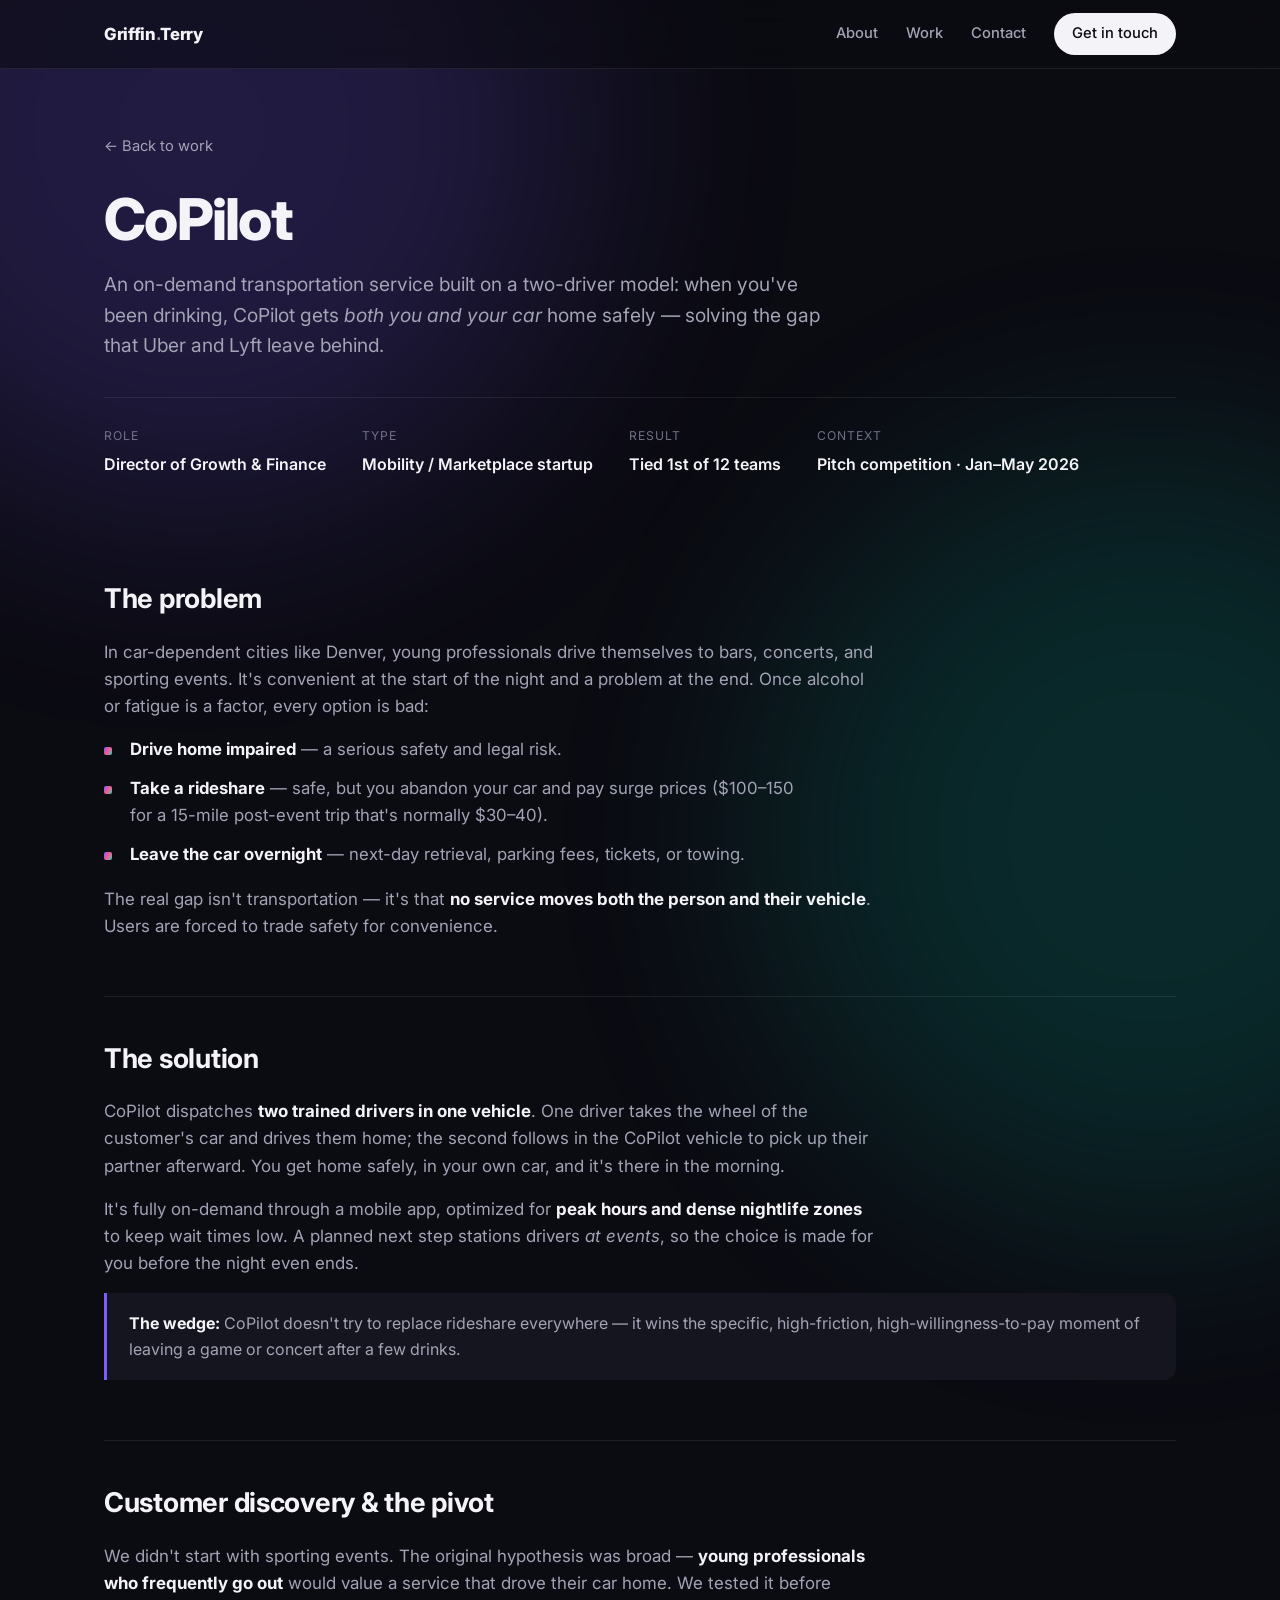
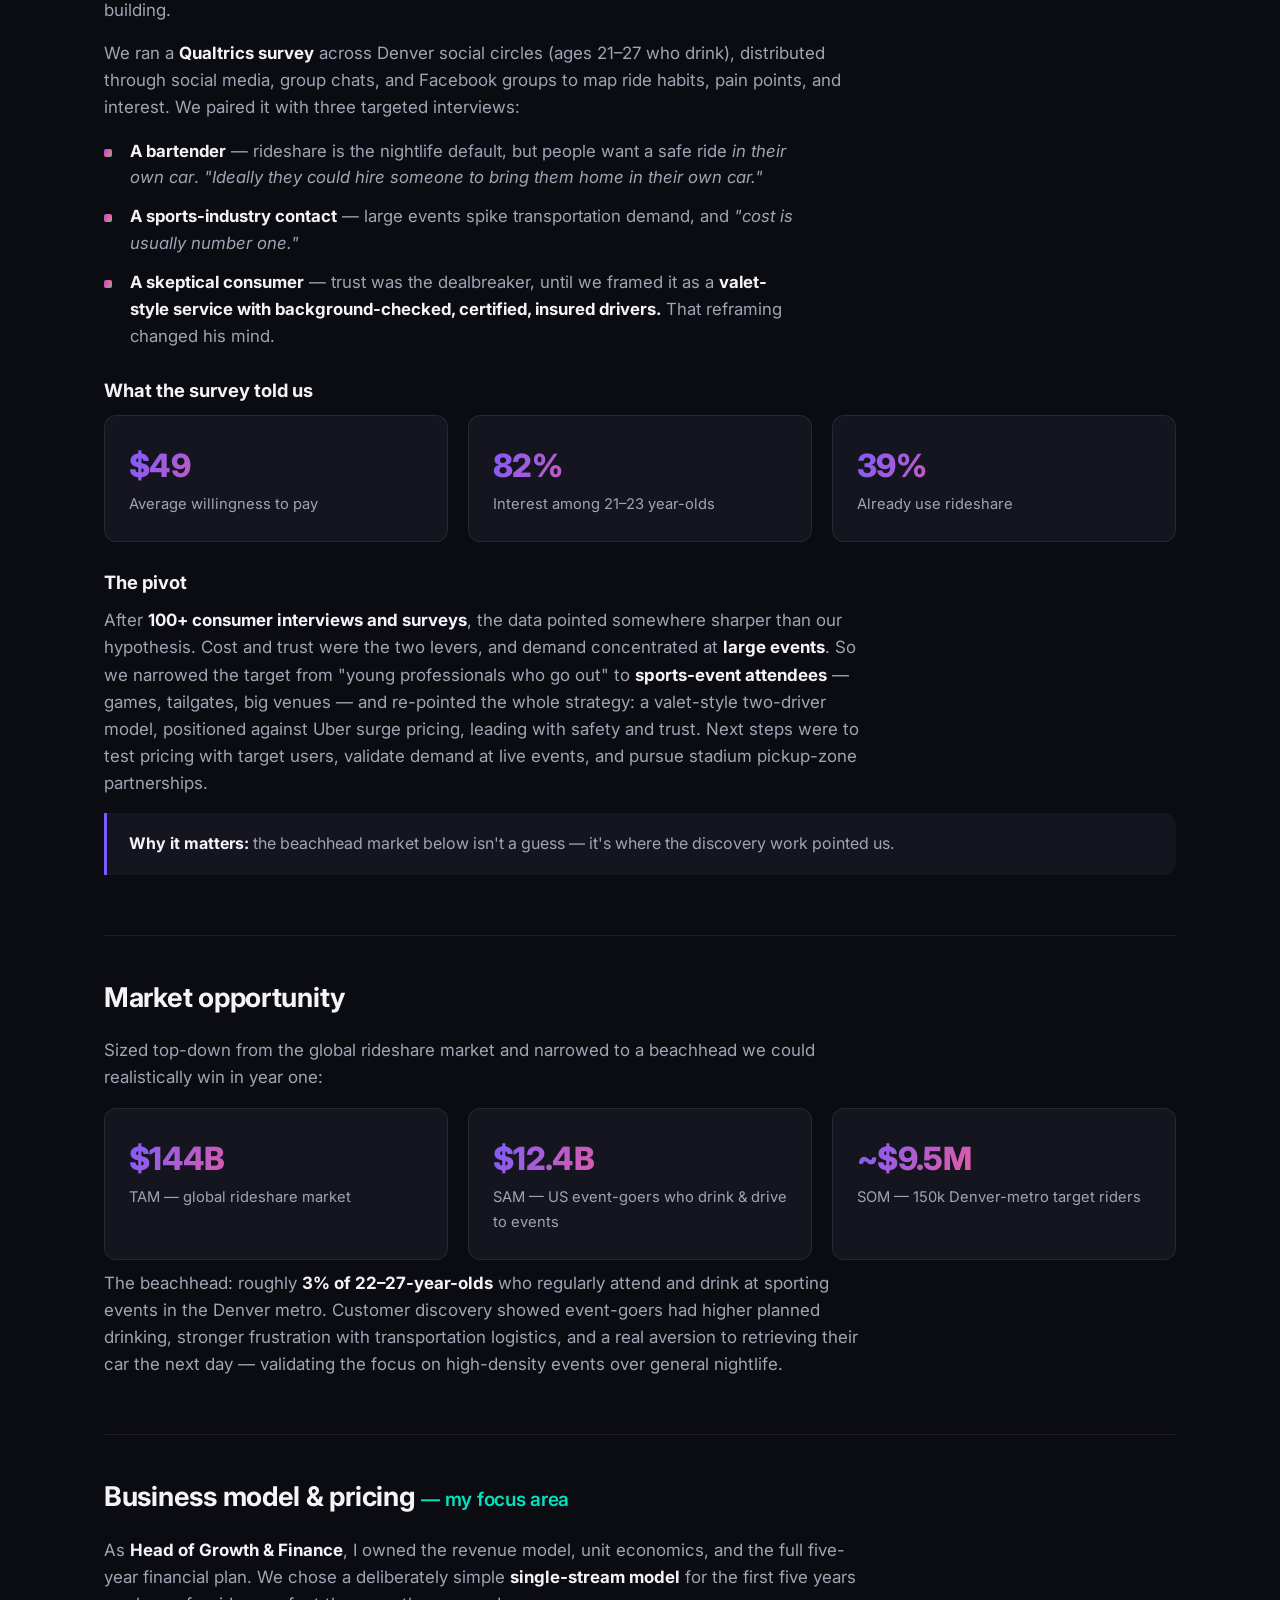
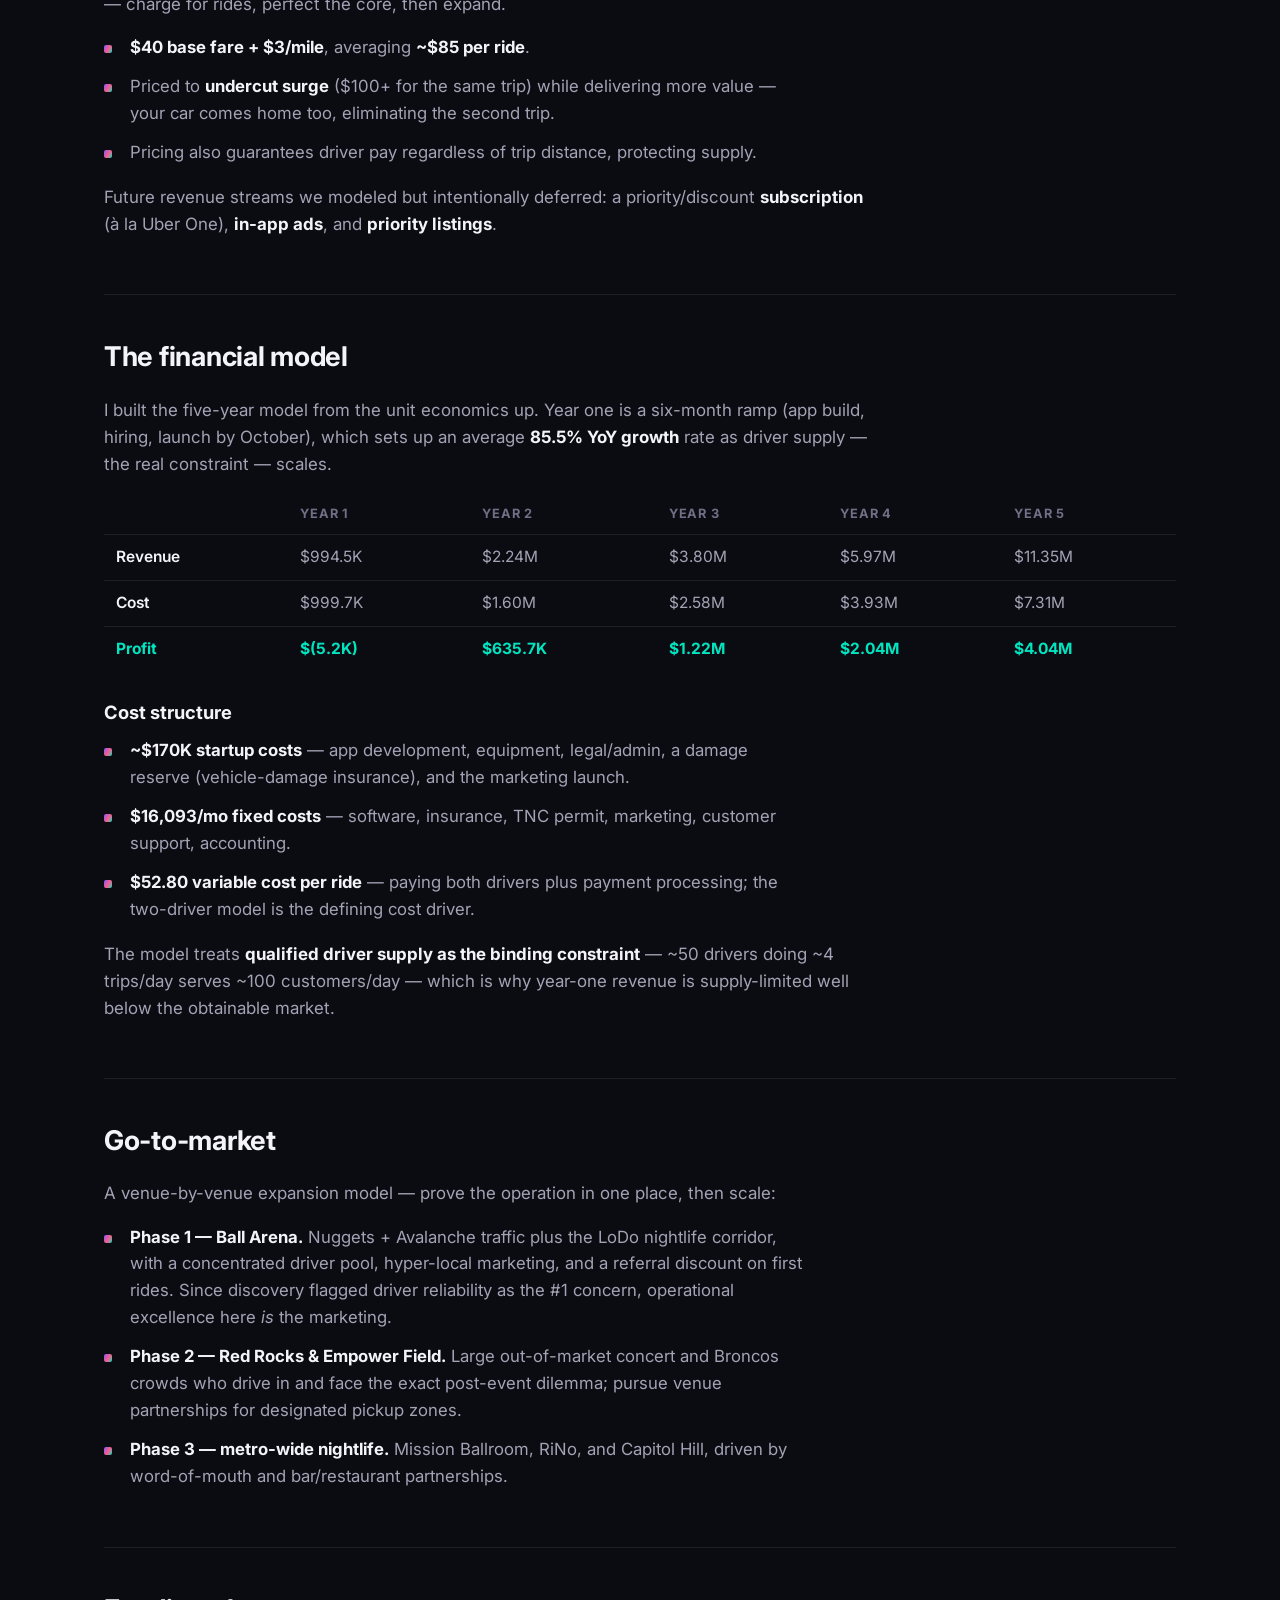
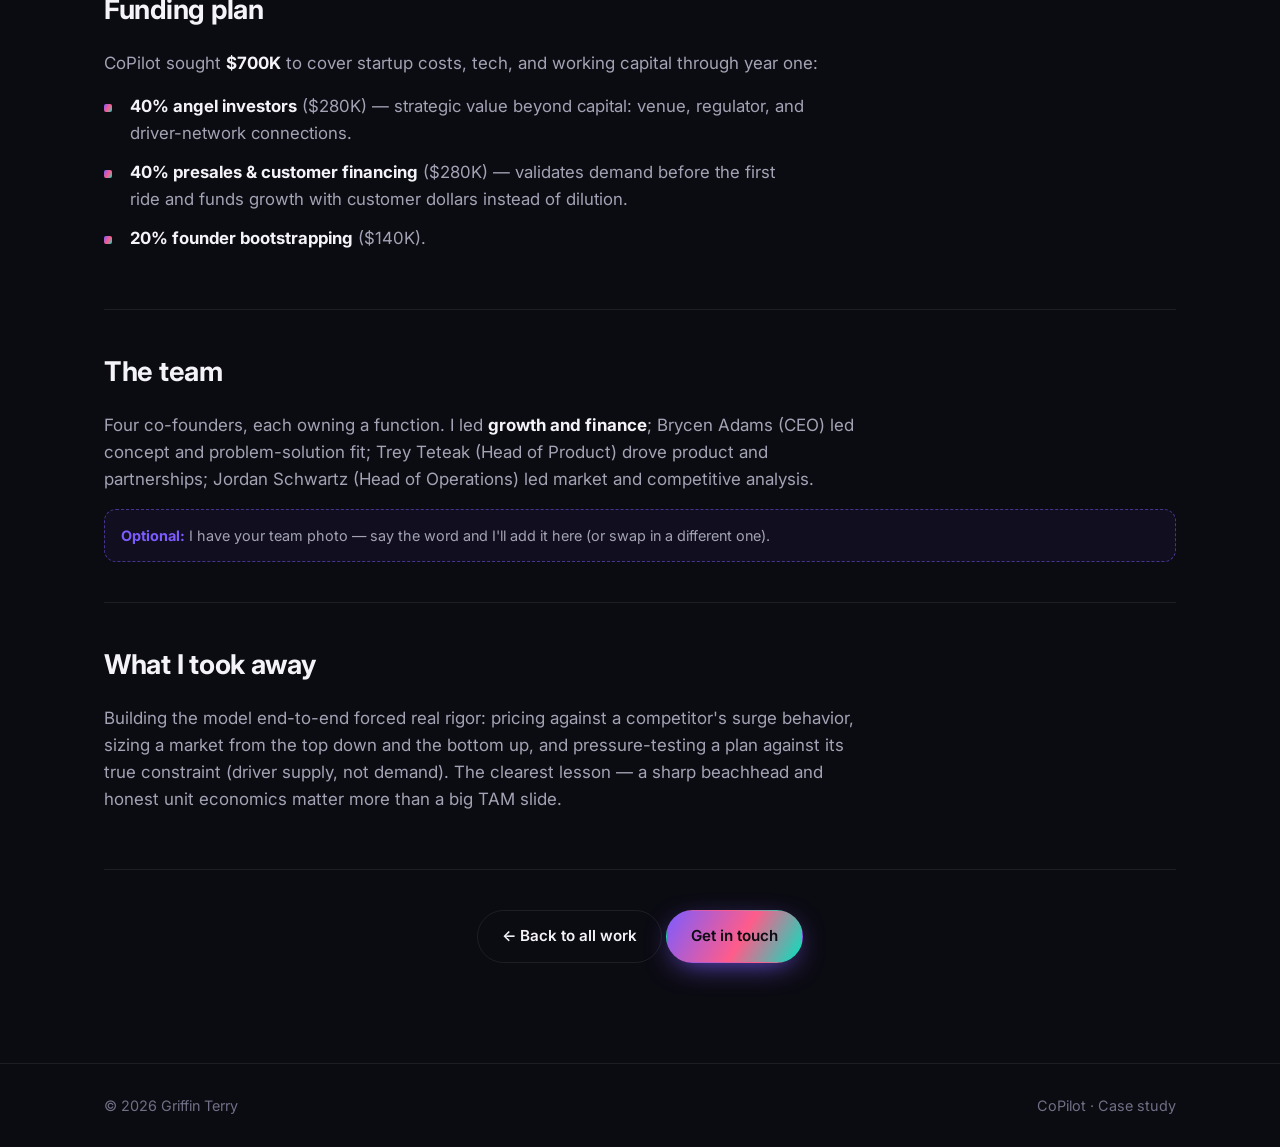
==== projects/copilot.html @ b5477f00 "Initial commit: portfolio website Co-Authored-By: Claude Opus 4.8 <noreply@anthropic.com>" ====
<!DOCTYPE html>
<html lang="en">
<head>
  <meta charset="UTF-8" />
  <meta name="viewport" content="width=device-width, initial-scale=1.0" />
  <title>CoPilot — Case Study · Griffin Terry</title>
  <meta name="description" content="CoPilot: an on-demand two-driver rideshare that gets you and your car home safely. Case study by Griffin Terry, Head of Growth & Finance." />
  <link rel="preconnect" href="https://fonts.googleapis.com" />
  <link rel="preconnect" href="https://fonts.gstatic.com" crossorigin />
  <link href="https://fonts.googleapis.com/css2?family=Inter:wght@400;500;600;700;800&display=swap" rel="stylesheet" />
  <link rel="stylesheet" href="../styles.css" />
</head>
<body>
  <!-- Nav -->
  <header class="nav">
    <div class="container nav__inner">
      <a href="../index.html" class="brand">Griffin<span>.</span>Terry</a>
      <nav class="nav__links">
        <a href="../index.html#about">About</a>
        <a href="../index.html#work">Work</a>
        <a href="../index.html#contact">Contact</a>
        <a href="../index.html#contact" class="nav__cta">Get in touch</a>
      </nav>
      <button class="nav__toggle" aria-label="Menu">☰</button>
    </div>
  </header>

  <main>
    <!-- Case hero -->
    <section class="case-hero">
      <div class="container">
        <a href="../index.html#work" class="backlink">← Back to work</a>
        <h1 class="reveal">CoPilot</h1>
        <p class="lead reveal">An on-demand transportation service built on a two-driver model: when you've been drinking, CoPilot gets <em>both you and your car</em> home safely — solving the gap that Uber and Lyft leave behind.</p>
        <div class="case-meta reveal">
          <div><span>Role</span><b>Director of Growth &amp; Finance</b></div>
          <div><span>Type</span><b>Mobility / Marketplace startup</b></div>
          <div><span>Result</span><b>Tied 1st of 12 teams</b></div>
          <div><span>Context</span><b>Pitch competition · Jan–May 2026</b></div>
        </div>
      </div>
    </section>

    <div class="case-body">
      <div class="container">

        <!-- Problem -->
        <section class="case-section reveal">
          <h2>The problem</h2>
          <p>In car-dependent cities like Denver, young professionals drive themselves to bars, concerts, and sporting events. It's convenient at the start of the night and a problem at the end. Once alcohol or fatigue is a factor, every option is bad:</p>
          <ul>
            <li><strong>Drive home impaired</strong> — a serious safety and legal risk.</li>
            <li><strong>Take a rideshare</strong> — safe, but you abandon your car and pay surge prices ($100–150 for a 15-mile post-event trip that's normally $30–40).</li>
            <li><strong>Leave the car overnight</strong> — next-day retrieval, parking fees, tickets, or towing.</li>
          </ul>
          <p>The real gap isn't transportation — it's that <strong>no service moves both the person and their vehicle</strong>. Users are forced to trade safety for convenience.</p>
        </section>

        <!-- Solution -->
        <section class="case-section reveal">
          <h2>The solution</h2>
          <p>CoPilot dispatches <strong>two trained drivers in one vehicle</strong>. One driver takes the wheel of the customer's car and drives them home; the second follows in the CoPilot vehicle to pick up their partner afterward. You get home safely, in your own car, and it's there in the morning.</p>
          <p>It's fully on-demand through a mobile app, optimized for <strong>peak hours and dense nightlife zones</strong> to keep wait times low. A planned next step stations drivers <em>at events</em>, so the choice is made for you before the night even ends.</p>
          <div class="callout">
            <b>The wedge:</b> CoPilot doesn't try to replace rideshare everywhere — it wins the specific, high-friction, high-willingness-to-pay moment of leaving a game or concert after a few drinks.
          </div>
        </section>

        <!-- Customer discovery -->
        <section class="case-section reveal">
          <h2>Customer discovery &amp; the pivot</h2>
          <p>We didn't start with sporting events. The original hypothesis was broad — <strong>young professionals who frequently go out</strong> would value a service that drove their car home. We tested it before building.</p>
          <p>We ran a <strong>Qualtrics survey</strong> across Denver social circles (ages 21–27 who drink), distributed through social media, group chats, and Facebook groups to map ride habits, pain points, and interest. We paired it with three targeted interviews:</p>
          <ul>
            <li><strong>A bartender</strong> — rideshare is the nightlife default, but people want a safe ride <em>in their own car</em>. <em>"Ideally they could hire someone to bring them home in their own car."</em></li>
            <li><strong>A sports-industry contact</strong> — large events spike transportation demand, and <em>"cost is usually number one."</em></li>
            <li><strong>A skeptical consumer</strong> — trust was the dealbreaker, until we framed it as a <strong>valet-style service with background-checked, certified, insured drivers.</strong> That reframing changed his mind.</li>
          </ul>

          <h3>What the survey told us</h3>
          <div class="stats">
            <div class="stat"><b>$49</b><span>Average willingness to pay</span></div>
            <div class="stat"><b>82%</b><span>Interest among 21–23 year-olds</span></div>
            <div class="stat"><b>39%</b><span>Already use rideshare</span></div>
          </div>

          <h3>The pivot</h3>
          <p>After <strong>100+ consumer interviews and surveys</strong>, the data pointed somewhere sharper than our hypothesis. Cost and trust were the two levers, and demand concentrated at <strong>large events</strong>. So we narrowed the target from "young professionals who go out" to <strong>sports-event attendees</strong> — games, tailgates, big venues — and re-pointed the whole strategy: a valet-style two-driver model, positioned against Uber surge pricing, leading with safety and trust. Next steps were to test pricing with target users, validate demand at live events, and pursue stadium pickup-zone partnerships.</p>
          <div class="callout">
            <b>Why it matters:</b> the beachhead market below isn't a guess — it's where the discovery work pointed us.
          </div>
        </section>

        <!-- Market -->
        <section class="case-section reveal">
          <h2>Market opportunity</h2>
          <p>Sized top-down from the global rideshare market and narrowed to a beachhead we could realistically win in year one:</p>
          <div class="stats">
            <div class="stat"><b>$144B</b><span>TAM — global rideshare market</span></div>
            <div class="stat"><b>$12.4B</b><span>SAM — US event-goers who drink &amp; drive to events</span></div>
            <div class="stat"><b>~$9.5M</b><span>SOM — 150k Denver-metro target riders</span></div>
          </div>
          <p>The beachhead: roughly <strong>3% of 22–27-year-olds</strong> who regularly attend and drink at sporting events in the Denver metro. Customer discovery showed event-goers had higher planned drinking, stronger frustration with transportation logistics, and a real aversion to retrieving their car the next day — validating the focus on high-density events over general nightlife.</p>
        </section>

        <!-- Business model — my area -->
        <section class="case-section reveal">
          <h2>Business model &amp; pricing <span style="color:var(--accent-2);font-size:0.7em;font-weight:600;">— my focus area</span></h2>
          <p>As <strong>Head of Growth &amp; Finance</strong>, I owned the revenue model, unit economics, and the full five-year financial plan. We chose a deliberately simple <strong>single-stream model</strong> for the first five years — charge for rides, perfect the core, then expand.</p>
          <ul>
            <li><strong>$40 base fare + $3/mile</strong>, averaging <strong>~$85 per ride</strong>.</li>
            <li>Priced to <strong>undercut surge</strong> ($100+ for the same trip) while delivering more value — your car comes home too, eliminating the second trip.</li>
            <li>Pricing also guarantees driver pay regardless of trip distance, protecting supply.</li>
          </ul>
          <p>Future revenue streams we modeled but intentionally deferred: a priority/discount <strong>subscription</strong> (à la Uber One), <strong>in-app ads</strong>, and <strong>priority listings</strong>.</p>
        </section>

        <!-- Financials -->
        <section class="case-section reveal">
          <h2>The financial model</h2>
          <p>I built the five-year model from the unit economics up. Year one is a six-month ramp (app build, hiring, launch by October), which sets up an average <strong>85.5% YoY growth</strong> rate as driver supply — the real constraint — scales.</p>

          <div style="overflow-x:auto;margin:6px 0 18px">
            <table style="width:100%;border-collapse:collapse;min-width:560px;font-size:0.97rem">
              <thead>
                <tr style="text-align:left;color:var(--muted-2);font-size:0.8rem;text-transform:uppercase;letter-spacing:0.06em">
                  <th style="padding:10px 12px;border-bottom:1px solid var(--line)"></th>
                  <th style="padding:10px 12px;border-bottom:1px solid var(--line)">Year 1</th>
                  <th style="padding:10px 12px;border-bottom:1px solid var(--line)">Year 2</th>
                  <th style="padding:10px 12px;border-bottom:1px solid var(--line)">Year 3</th>
                  <th style="padding:10px 12px;border-bottom:1px solid var(--line)">Year 4</th>
                  <th style="padding:10px 12px;border-bottom:1px solid var(--line)">Year 5</th>
                </tr>
              </thead>
              <tbody style="color:var(--muted)">
                <tr>
                  <td style="padding:10px 12px;border-bottom:1px solid var(--line);color:var(--text);font-weight:600">Revenue</td>
                  <td style="padding:10px 12px;border-bottom:1px solid var(--line)">$994.5K</td>
                  <td style="padding:10px 12px;border-bottom:1px solid var(--line)">$2.24M</td>
                  <td style="padding:10px 12px;border-bottom:1px solid var(--line)">$3.80M</td>
                  <td style="padding:10px 12px;border-bottom:1px solid var(--line)">$5.97M</td>
                  <td style="padding:10px 12px;border-bottom:1px solid var(--line)">$11.35M</td>
                </tr>
                <tr>
                  <td style="padding:10px 12px;border-bottom:1px solid var(--line);color:var(--text);font-weight:600">Cost</td>
                  <td style="padding:10px 12px;border-bottom:1px solid var(--line)">$999.7K</td>
                  <td style="padding:10px 12px;border-bottom:1px solid var(--line)">$1.60M</td>
                  <td style="padding:10px 12px;border-bottom:1px solid var(--line)">$2.58M</td>
                  <td style="padding:10px 12px;border-bottom:1px solid var(--line)">$3.93M</td>
                  <td style="padding:10px 12px;border-bottom:1px solid var(--line)">$7.31M</td>
                </tr>
                <tr>
                  <td style="padding:10px 12px;color:var(--accent-2);font-weight:700">Profit</td>
                  <td style="padding:10px 12px;color:var(--accent-2);font-weight:700">$(5.2K)</td>
                  <td style="padding:10px 12px;color:var(--accent-2);font-weight:700">$635.7K</td>
                  <td style="padding:10px 12px;color:var(--accent-2);font-weight:700">$1.22M</td>
                  <td style="padding:10px 12px;color:var(--accent-2);font-weight:700">$2.04M</td>
                  <td style="padding:10px 12px;color:var(--accent-2);font-weight:700">$4.04M</td>
                </tr>
              </tbody>
            </table>
          </div>

          <h3>Cost structure</h3>
          <ul>
            <li><strong>~$170K startup costs</strong> — app development, equipment, legal/admin, a damage reserve (vehicle-damage insurance), and the marketing launch.</li>
            <li><strong>$16,093/mo fixed costs</strong> — software, insurance, TNC permit, marketing, customer support, accounting.</li>
            <li><strong>$52.80 variable cost per ride</strong> — paying both drivers plus payment processing; the two-driver model is the defining cost driver.</li>
          </ul>
          <p>The model treats <strong>qualified driver supply as the binding constraint</strong> — ~50 drivers doing ~4 trips/day serves ~100 customers/day — which is why year-one revenue is supply-limited well below the obtainable market.</p>
        </section>

        <!-- GTM -->
        <section class="case-section reveal">
          <h2>Go-to-market</h2>
          <p>A venue-by-venue expansion model — prove the operation in one place, then scale:</p>
          <ul>
            <li><strong>Phase 1 — Ball Arena.</strong> Nuggets + Avalanche traffic plus the LoDo nightlife corridor, with a concentrated driver pool, hyper-local marketing, and a referral discount on first rides. Since discovery flagged driver reliability as the #1 concern, operational excellence here <em>is</em> the marketing.</li>
            <li><strong>Phase 2 — Red Rocks &amp; Empower Field.</strong> Large out-of-market concert and Broncos crowds who drive in and face the exact post-event dilemma; pursue venue partnerships for designated pickup zones.</li>
            <li><strong>Phase 3 — metro-wide nightlife.</strong> Mission Ballroom, RiNo, and Capitol Hill, driven by word-of-mouth and bar/restaurant partnerships.</li>
          </ul>
        </section>

        <!-- Funding -->
        <section class="case-section reveal">
          <h2>Funding plan</h2>
          <p>CoPilot sought <strong>$700K</strong> to cover startup costs, tech, and working capital through year one:</p>
          <ul>
            <li><strong>40% angel investors</strong> ($280K) — strategic value beyond capital: venue, regulator, and driver-network connections.</li>
            <li><strong>40% presales &amp; customer financing</strong> ($280K) — validates demand before the first ride and funds growth with customer dollars instead of dilution.</li>
            <li><strong>20% founder bootstrapping</strong> ($140K).</li>
          </ul>
        </section>

        <!-- Team -->
        <section class="case-section reveal">
          <h2>The team</h2>
          <p>Four co-founders, each owning a function. I led <strong>growth and finance</strong>; Brycen Adams (CEO) led concept and problem-solution fit; Trey Teteak (Head of Product) drove product and partnerships; Jordan Schwartz (Head of Operations) led market and competitive analysis.</p>
          <div class="placeholder">
            <b>Optional:</b> I have your team photo — say the word and I'll add it here (or swap in a different one).
          </div>
        </section>

        <!-- Takeaways -->
        <section class="case-section reveal">
          <h2>What I took away</h2>
          <p>Building the model end-to-end forced real rigor: pricing against a competitor's surge behavior, sizing a market from the top down and the bottom up, and pressure-testing a plan against its true constraint (driver supply, not demand). The clearest lesson — a sharp beachhead and honest unit economics matter more than a big TAM slide.</p>
        </section>

        <section class="case-section reveal" style="text-align:center">
          <a href="../index.html#work" class="btn btn--ghost">← Back to all work</a>
          <a href="../index.html#contact" class="btn btn--primary">Get in touch</a>
        </section>

      </div>
    </div>
  </main>

  <footer class="footer">
    <div class="container footer__inner">
      <span>© 2026 Griffin Terry</span>
      <span>CoPilot · Case study</span>
    </div>
  </footer>

  <script src="../script.js"></script>
</body>
</html>
---- styles.css ----
/* ============================================================
   Griffin Terry — Portfolio
   Bold & modern design system
   ============================================================ */

:root {
  /* Palette */
  --bg:        #0b0b12;
  --bg-2:      #12121d;
  --surface:   #16162400;
  --card:      #15151f;
  --card-2:    #1b1b29;
  --line:      rgba(255,255,255,0.08);
  --text:      #f4f4f8;
  --muted:     #a3a3b5;
  --muted-2:   #6f6f86;

  /* Accent */
  --accent:    #7c5cff;   /* electric violet */
  --accent-2:  #00e5c0;   /* mint */
  --accent-3:  #ff5c8a;   /* pink */
  --grad:      linear-gradient(120deg, var(--accent), var(--accent-3) 55%, var(--accent-2));

  /* Type */
  --font: "Inter", -apple-system, BlinkMacSystemFont, "Segoe UI", Roboto, Helvetica, Arial, sans-serif;

  --maxw: 1120px;
  --radius: 20px;
  --radius-sm: 12px;
}

* { box-sizing: border-box; margin: 0; padding: 0; }

html { scroll-behavior: smooth; }

body {
  font-family: var(--font);
  background: var(--bg);
  color: var(--text);
  line-height: 1.6;
  -webkit-font-smoothing: antialiased;
  overflow-x: hidden;
}

/* Ambient background glows */
body::before,
body::after {
  content: "";
  position: fixed;
  z-index: -1;
  width: 60vw;
  height: 60vw;
  border-radius: 50%;
  filter: blur(120px);
  opacity: 0.20;
  pointer-events: none;
}
body::before { background: var(--accent);   top: -20vw; left: -15vw; }
body::after  { background: var(--accent-2); bottom: -25vw; right: -20vw; opacity: 0.14; }

a { color: inherit; text-decoration: none; }

.container {
  width: 100%;
  max-width: var(--maxw);
  margin: 0 auto;
  padding: 0 24px;
}

/* ---------- Nav ---------- */
.nav {
  position: sticky;
  top: 0;
  z-index: 50;
  backdrop-filter: blur(14px);
  background: rgba(11,11,18,0.6);
  border-bottom: 1px solid var(--line);
}
.nav__inner {
  display: flex;
  align-items: center;
  justify-content: space-between;
  height: 68px;
}
.brand {
  font-weight: 800;
  letter-spacing: -0.02em;
  font-size: 1.05rem;
}
.brand span { background: var(--grad); -webkit-background-clip: text; background-clip: text; color: transparent; }
.nav__links { display: flex; gap: 28px; align-items: center; }
.nav__links a {
  color: var(--muted);
  font-size: 0.92rem;
  font-weight: 500;
  transition: color 0.2s;
}
.nav__links a:hover { color: var(--text); }
.nav__cta {
  padding: 9px 18px;
  border-radius: 999px;
  background: var(--text);
  color: var(--bg) !important;
  font-weight: 600;
}
.nav__toggle { display: none; background: none; border: 0; color: var(--text); font-size: 1.5rem; cursor: pointer; }

/* ---------- Buttons ---------- */
.btn {
  display: inline-flex;
  align-items: center;
  gap: 9px;
  padding: 13px 24px;
  border-radius: 999px;
  font-weight: 600;
  font-size: 0.95rem;
  cursor: pointer;
  border: 1px solid transparent;
  transition: transform 0.18s ease, box-shadow 0.18s ease, background 0.2s;
}
.btn--primary {
  background: var(--grad);
  color: #0b0b12;
  box-shadow: 0 8px 30px -10px var(--accent);
}
.btn--primary:hover { transform: translateY(-2px); box-shadow: 0 14px 40px -10px var(--accent); }
.btn--ghost {
  background: transparent;
  color: var(--text);
  border-color: var(--line);
}
.btn--ghost:hover { border-color: var(--accent); color: #fff; transform: translateY(-2px); }

/* ---------- Hero ---------- */
.hero { padding: 96px 0 72px; position: relative; }
.eyebrow {
  display: inline-flex;
  align-items: center;
  gap: 8px;
  font-size: 0.8rem;
  font-weight: 600;
  letter-spacing: 0.08em;
  text-transform: uppercase;
  color: var(--accent-2);
  border: 1px solid var(--line);
  padding: 6px 14px;
  border-radius: 999px;
  margin-bottom: 26px;
}
.eyebrow .dot { width: 7px; height: 7px; border-radius: 50%; background: var(--accent-2); box-shadow: 0 0 12px var(--accent-2); }
.hero h1 {
  font-size: clamp(2.6rem, 6vw, 4.6rem);
  line-height: 1.02;
  letter-spacing: -0.03em;
  font-weight: 800;
  max-width: 14ch;
}
.hero h1 .grad { background: var(--grad); -webkit-background-clip: text; background-clip: text; color: transparent; }
.hero p.lead {
  margin-top: 24px;
  font-size: clamp(1.05rem, 2vw, 1.3rem);
  color: var(--muted);
  max-width: 56ch;
}
.hero__actions { margin-top: 36px; display: flex; gap: 14px; flex-wrap: wrap; }

/* ---------- Section scaffolding ---------- */
.section { padding: 80px 0; }
.section__head { margin-bottom: 44px; max-width: 60ch; }
.section__kicker {
  font-size: 0.82rem;
  font-weight: 700;
  letter-spacing: 0.1em;
  text-transform: uppercase;
  color: var(--accent);
  margin-bottom: 14px;
}
.section__head h2 {
  font-size: clamp(1.9rem, 4vw, 2.8rem);
  letter-spacing: -0.02em;
  line-height: 1.1;
  font-weight: 800;
}
.section__head p { margin-top: 16px; color: var(--muted); font-size: 1.08rem; }

/* ---------- About ---------- */
.about { display: grid; grid-template-columns: 1.4fr 1fr; gap: 56px; align-items: start; }
.about__body p { color: var(--muted); margin-bottom: 18px; font-size: 1.06rem; }
.about__body strong { color: var(--text); }
.about__card {
  background: var(--card);
  border: 1px solid var(--line);
  border-radius: var(--radius);
  padding: 28px;
}
.about__card h3 { font-size: 0.85rem; text-transform: uppercase; letter-spacing: 0.08em; color: var(--muted-2); margin-bottom: 18px; }
.factlist { list-style: none; display: flex; flex-direction: column; gap: 14px; }
.factlist li { display: flex; gap: 12px; align-items: flex-start; font-size: 0.97rem; }
.factlist li b { color: var(--accent-2); font-weight: 700; min-width: 18px; }
.placeholder {
  border: 1px dashed rgba(124,92,255,0.5);
  background: rgba(124,92,255,0.06);
  border-radius: var(--radius-sm);
  padding: 14px 16px;
  color: var(--muted);
  font-size: 0.9rem;
}
.placeholder b { color: var(--accent); }

/* ---------- Project cards ---------- */
.projects-grid { display: grid; grid-template-columns: repeat(2, 1fr); gap: 26px; }
.pcard {
  position: relative;
  display: flex;
  flex-direction: column;
  background: var(--card);
  border: 1px solid var(--line);
  border-radius: var(--radius);
  padding: 30px;
  overflow: hidden;
  transition: transform 0.25s ease, border-color 0.25s ease;
  min-height: 280px;
}
.pcard::after {
  content: "";
  position: absolute; inset: 0;
  background: radial-gradient(600px circle at var(--mx,50%) var(--my,0%), rgba(124,92,255,0.10), transparent 40%);
  opacity: 0; transition: opacity 0.3s; pointer-events: none;
}
.pcard:hover { transform: translateY(-6px); border-color: rgba(124,92,255,0.5); }
.pcard:hover::after { opacity: 1; }
.pcard__tag {
  align-self: flex-start;
  font-size: 0.74rem;
  font-weight: 700;
  letter-spacing: 0.06em;
  text-transform: uppercase;
  color: var(--accent-2);
  background: rgba(0,229,192,0.08);
  border: 1px solid rgba(0,229,192,0.25);
  padding: 5px 12px;
  border-radius: 999px;
  margin-bottom: 18px;
}
.pcard h3 { font-size: 1.5rem; letter-spacing: -0.01em; margin-bottom: 10px; }
.pcard p { color: var(--muted); font-size: 1rem; margin-bottom: 20px; flex-grow: 1; }
.pcard__meta { display: flex; flex-wrap: wrap; gap: 8px; margin-bottom: 22px; }
.chip {
  font-size: 0.78rem;
  color: var(--muted);
  border: 1px solid var(--line);
  padding: 4px 11px;
  border-radius: 999px;
}
.pcard__link { font-weight: 600; color: var(--text); display: inline-flex; align-items: center; gap: 8px; }
.pcard__link .arrow { transition: transform 0.2s; }
.pcard:hover .pcard__link .arrow { transform: translateX(5px); }
.pcard--soon { opacity: 0.6; }
.pcard--soon .pcard__tag { color: var(--muted-2); background: transparent; border-color: var(--line); }

/* ---------- Case study page ---------- */
.case-hero { padding: 64px 0 40px; }
.backlink { color: var(--muted); font-size: 0.92rem; display: inline-flex; gap: 8px; align-items: center; margin-bottom: 30px; }
.backlink:hover { color: var(--text); }
.case-hero h1 { font-size: clamp(2.2rem, 5vw, 3.6rem); letter-spacing: -0.03em; line-height: 1.05; font-weight: 800; max-width: 18ch; }
.case-hero .lead { margin-top: 20px; color: var(--muted); font-size: 1.2rem; max-width: 60ch; }
.case-meta {
  display: flex; flex-wrap: wrap; gap: 36px;
  margin-top: 36px; padding-top: 28px; border-top: 1px solid var(--line);
}
.case-meta div span { display: block; font-size: 0.76rem; text-transform: uppercase; letter-spacing: 0.08em; color: var(--muted-2); margin-bottom: 6px; }
.case-meta div b { font-size: 1rem; font-weight: 600; }

.case-body { padding: 20px 0 60px; }
.case-section { padding: 40px 0; border-top: 1px solid var(--line); }
.case-section:first-child { border-top: 0; }
.case-section h2 { font-size: 1.7rem; letter-spacing: -0.01em; margin-bottom: 18px; }
.case-section h3 { font-size: 1.15rem; margin: 26px 0 10px; }
.case-section p { color: var(--muted); margin-bottom: 16px; font-size: 1.06rem; max-width: 70ch; }
.case-section p strong, .case-section li strong { color: var(--text); }
.case-section ul { list-style: none; margin: 6px 0 18px; max-width: 70ch; }
.case-section ul li {
  color: var(--muted); padding-left: 26px; position: relative; margin-bottom: 12px; font-size: 1.05rem;
}
.case-section ul li::before {
  content: ""; position: absolute; left: 0; top: 11px;
  width: 8px; height: 8px; border-radius: 2px; background: var(--grad);
}

/* Stat band */
.stats { display: grid; grid-template-columns: repeat(3, 1fr); gap: 20px; margin: 8px 0 10px; }
.stat {
  background: var(--card); border: 1px solid var(--line); border-radius: var(--radius-sm);
  padding: 24px;
}
.stat b { display: block; font-size: 2rem; font-weight: 800; letter-spacing: -0.02em; background: var(--grad); -webkit-background-clip: text; background-clip: text; color: transparent; }
.stat span { color: var(--muted); font-size: 0.92rem; }

/* Screenshot gallery */
.shots { display: grid; grid-template-columns: repeat(2, 1fr); gap: 18px; margin: 10px 0; }
.shot {
  margin: 0;
  border: 1px solid var(--line);
  background: var(--card);
  border-radius: var(--radius-sm);
  overflow: hidden;
  display: flex; flex-direction: column;
}
.shot img {
  width: 100%; height: auto; display: block;
  border-bottom: 1px solid var(--line);
}
.shot figcaption {
  padding: 14px 16px;
  color: var(--muted);
  font-size: 0.88rem;
  line-height: 1.5;
}
/* Fallback state shown until the image file is added */
.shot--empty {
  aspect-ratio: 16/10;
  border: 1px dashed rgba(124,92,255,0.45);
  background: rgba(124,92,255,0.06);
  justify-content: center;
}
.shot--empty figcaption { color: var(--muted); text-align: center; }
.shot--empty figcaption::before {
  content: "Screenshot pending — "; color: var(--accent); font-weight: 600;
}

.callout {
  border-left: 3px solid var(--accent);
  background: var(--card);
  border-radius: 0 var(--radius-sm) var(--radius-sm) 0;
  padding: 18px 22px; margin: 8px 0 20px; color: var(--muted);
}
.callout b { color: var(--text); }

/* ---------- Timeline / Experience ---------- */
.timeline { display: flex; flex-direction: column; gap: 4px; }
.trow {
  display: grid;
  grid-template-columns: 180px 1fr;
  gap: 28px;
  padding: 26px 0;
  border-top: 1px solid var(--line);
}
.trow:first-child { border-top: 0; }
.trow__when { color: var(--muted-2); font-size: 0.9rem; font-weight: 600; padding-top: 4px; }
.trow__what h3 { font-size: 1.25rem; letter-spacing: -0.01em; margin-bottom: 4px; }
.trow__what .grad { background: var(--grad); -webkit-background-clip: text; background-clip: text; color: transparent; }
.trow__where { color: var(--accent-2); font-size: 0.88rem; font-weight: 600; margin-bottom: 10px; }
.trow__what p { color: var(--muted); font-size: 1.02rem; }
.trow__what p:last-child { margin-bottom: 0; }

@media (max-width: 700px) {
  .trow { grid-template-columns: 1fr; gap: 8px; }
  .trow__when { padding-top: 0; }
}

/* ---------- Contact ---------- */
.contact { text-align: center; padding: 90px 0; }
.contact h2 { font-size: clamp(2rem, 5vw, 3rem); letter-spacing: -0.02em; margin-bottom: 16px; }
.contact p { color: var(--muted); font-size: 1.1rem; margin-bottom: 30px; }
.contact__links { display: flex; gap: 16px; justify-content: center; flex-wrap: wrap; }

/* ---------- Footer ---------- */
.footer { border-top: 1px solid var(--line); padding: 30px 0; color: var(--muted-2); font-size: 0.9rem; }
.footer__inner { display: flex; justify-content: space-between; flex-wrap: wrap; gap: 12px; }

/* ---------- Reveal animation ---------- */
.reveal { opacity: 0; transform: translateY(24px); transition: opacity 0.7s ease, transform 0.7s ease; }
.reveal.in { opacity: 1; transform: none; }

/* ---------- Responsive ---------- */
@media (max-width: 860px) {
  .about { grid-template-columns: 1fr; gap: 32px; }
  .projects-grid { grid-template-columns: 1fr; }
  .stats { grid-template-columns: 1fr; }
  .shots { grid-template-columns: 1fr; }
  .nav__links { display: none; }
  .nav__toggle { display: block; }
  .nav__links.open {
    display: flex; flex-direction: column; position: absolute; top: 68px; left: 0; right: 0;
    background: var(--bg-2); padding: 20px 24px; gap: 18px; border-bottom: 1px solid var(--line);
  }
}

@media (prefers-reduced-motion: reduce) {
  .reveal { opacity: 1; transform: none; transition: none; }
  html { scroll-behavior: auto; }
}
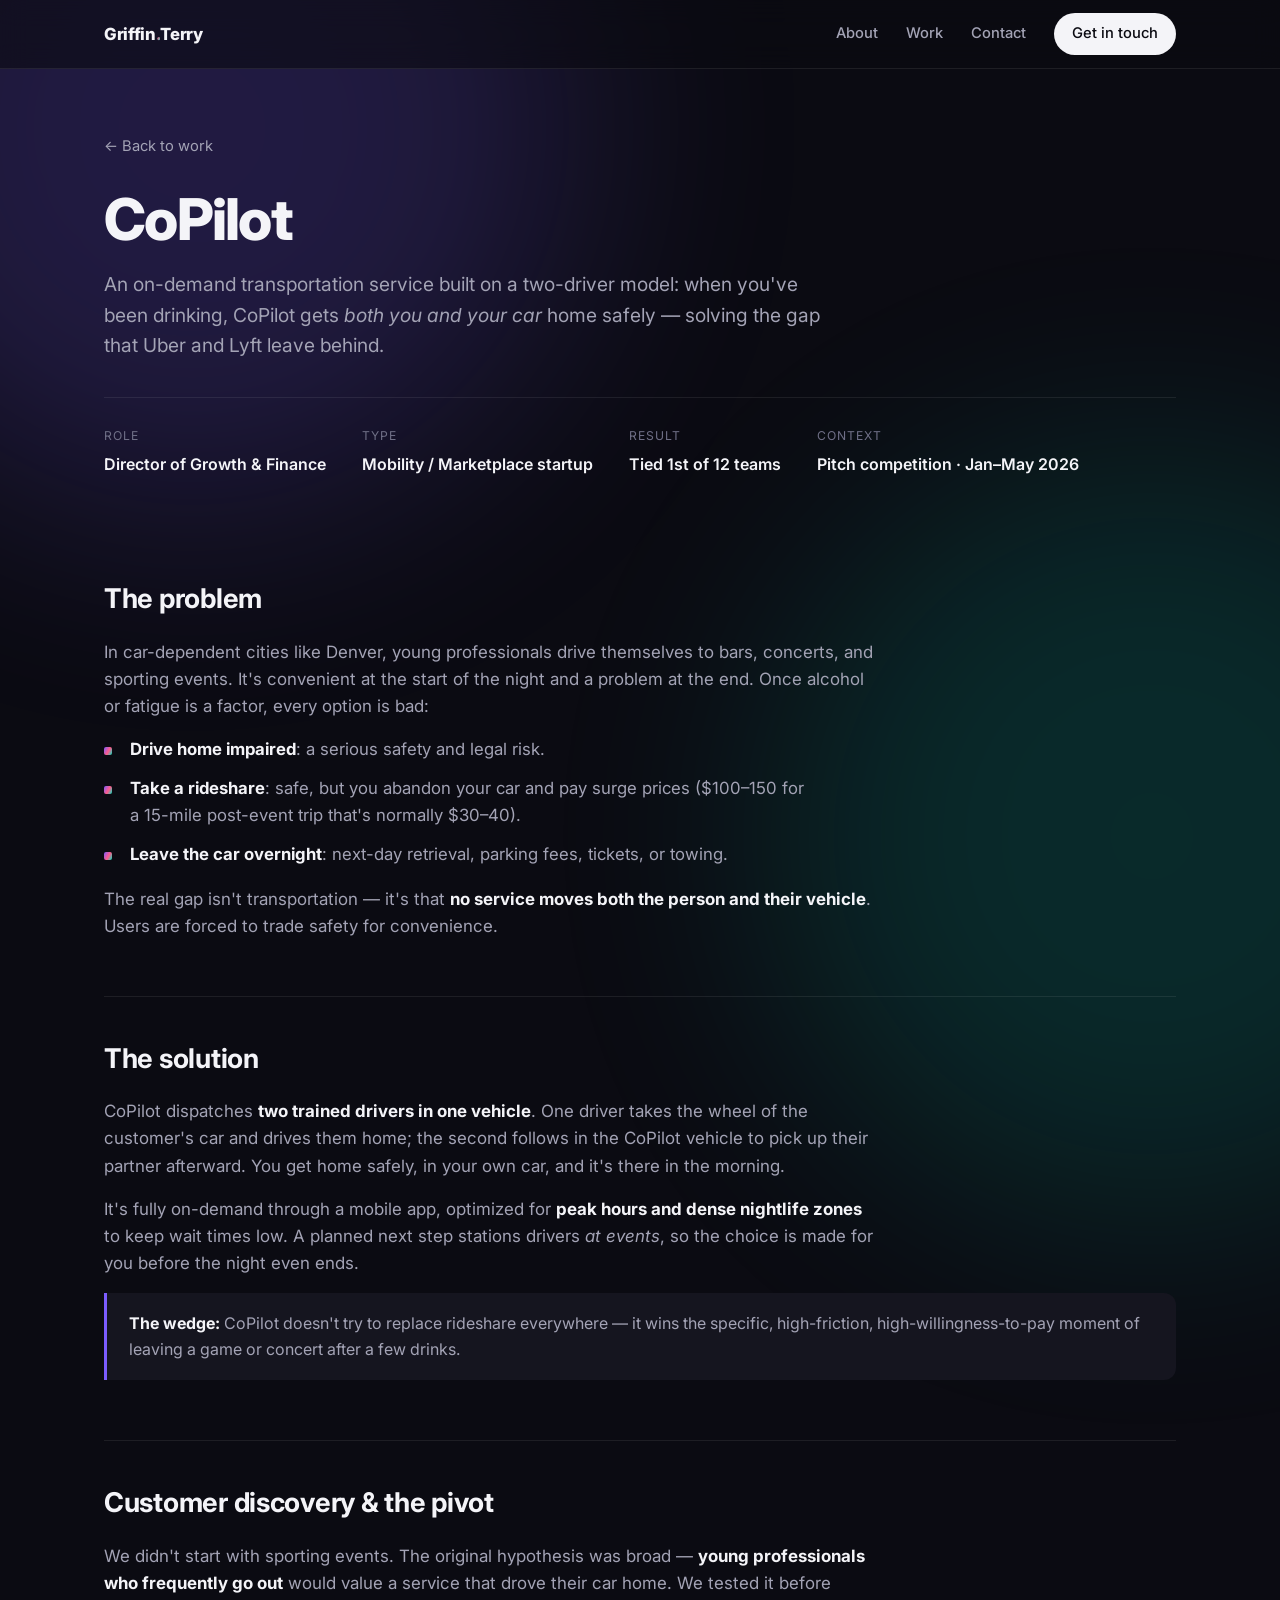
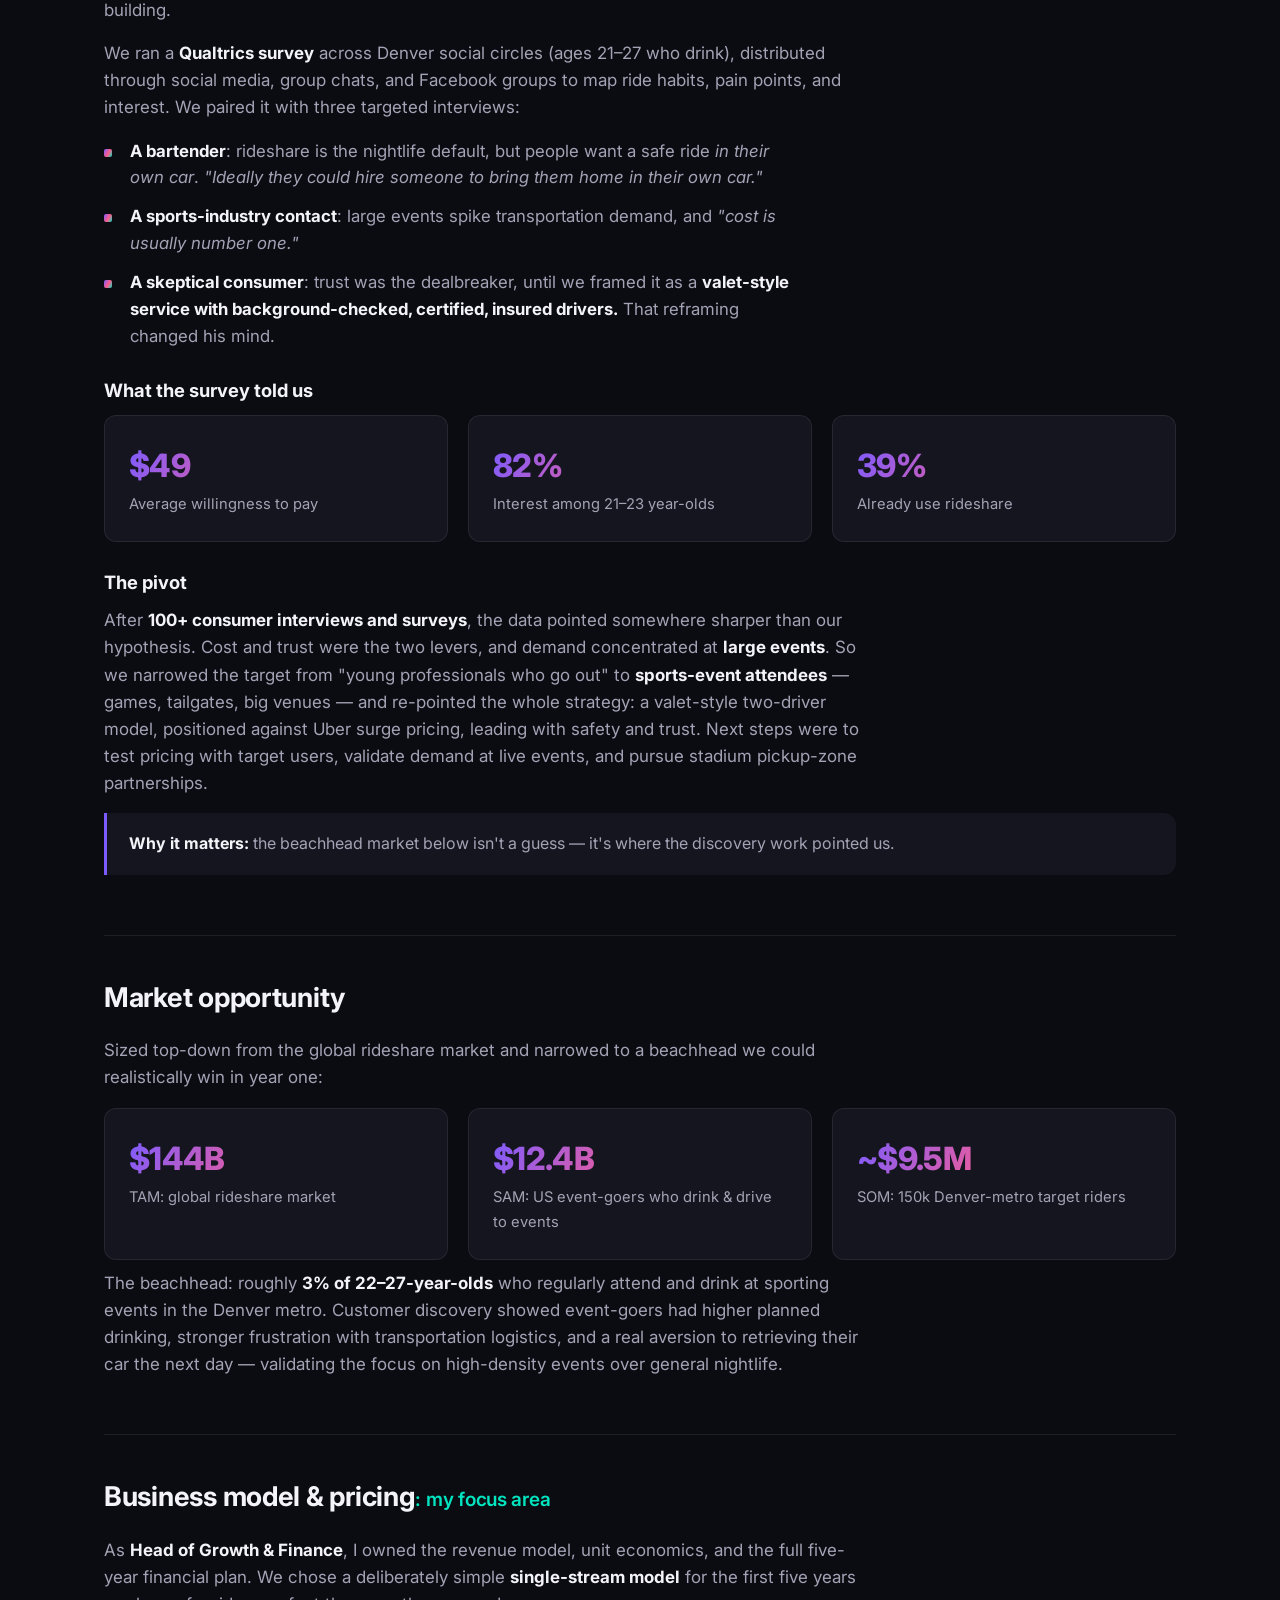
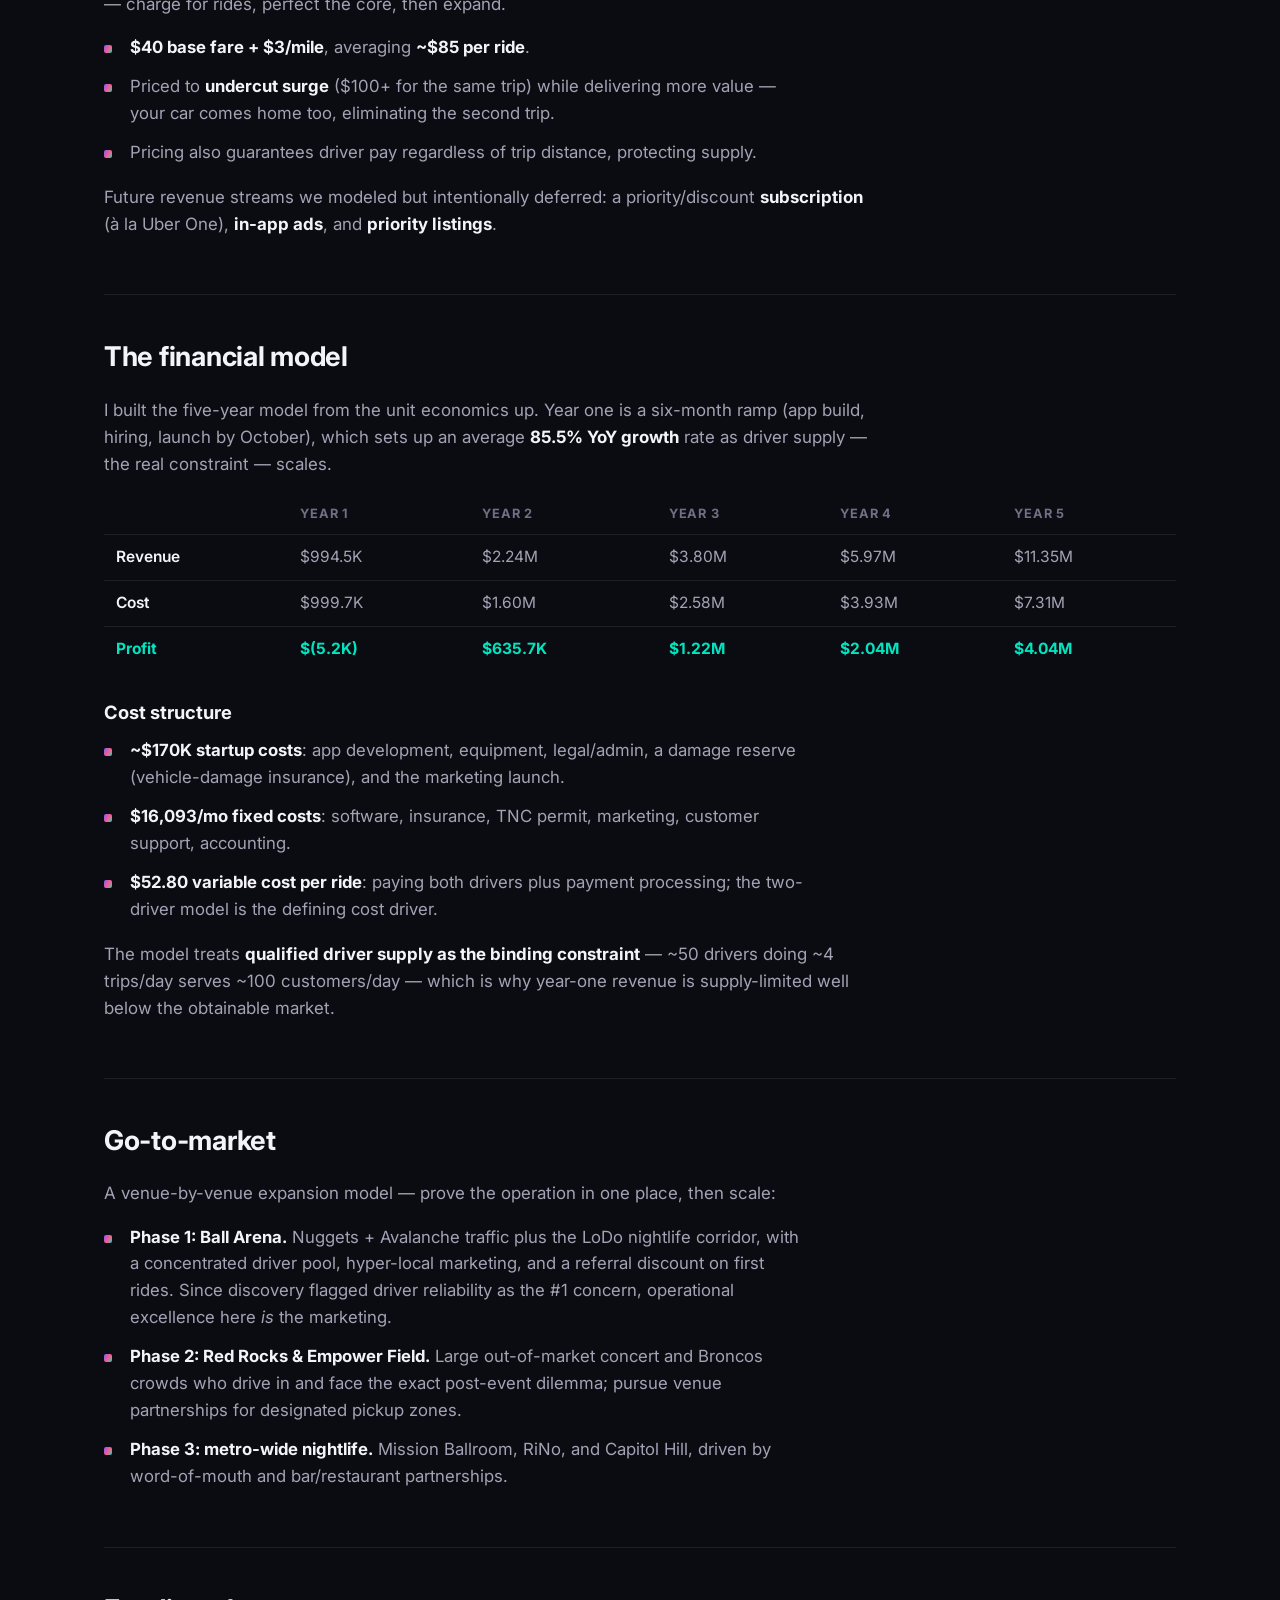
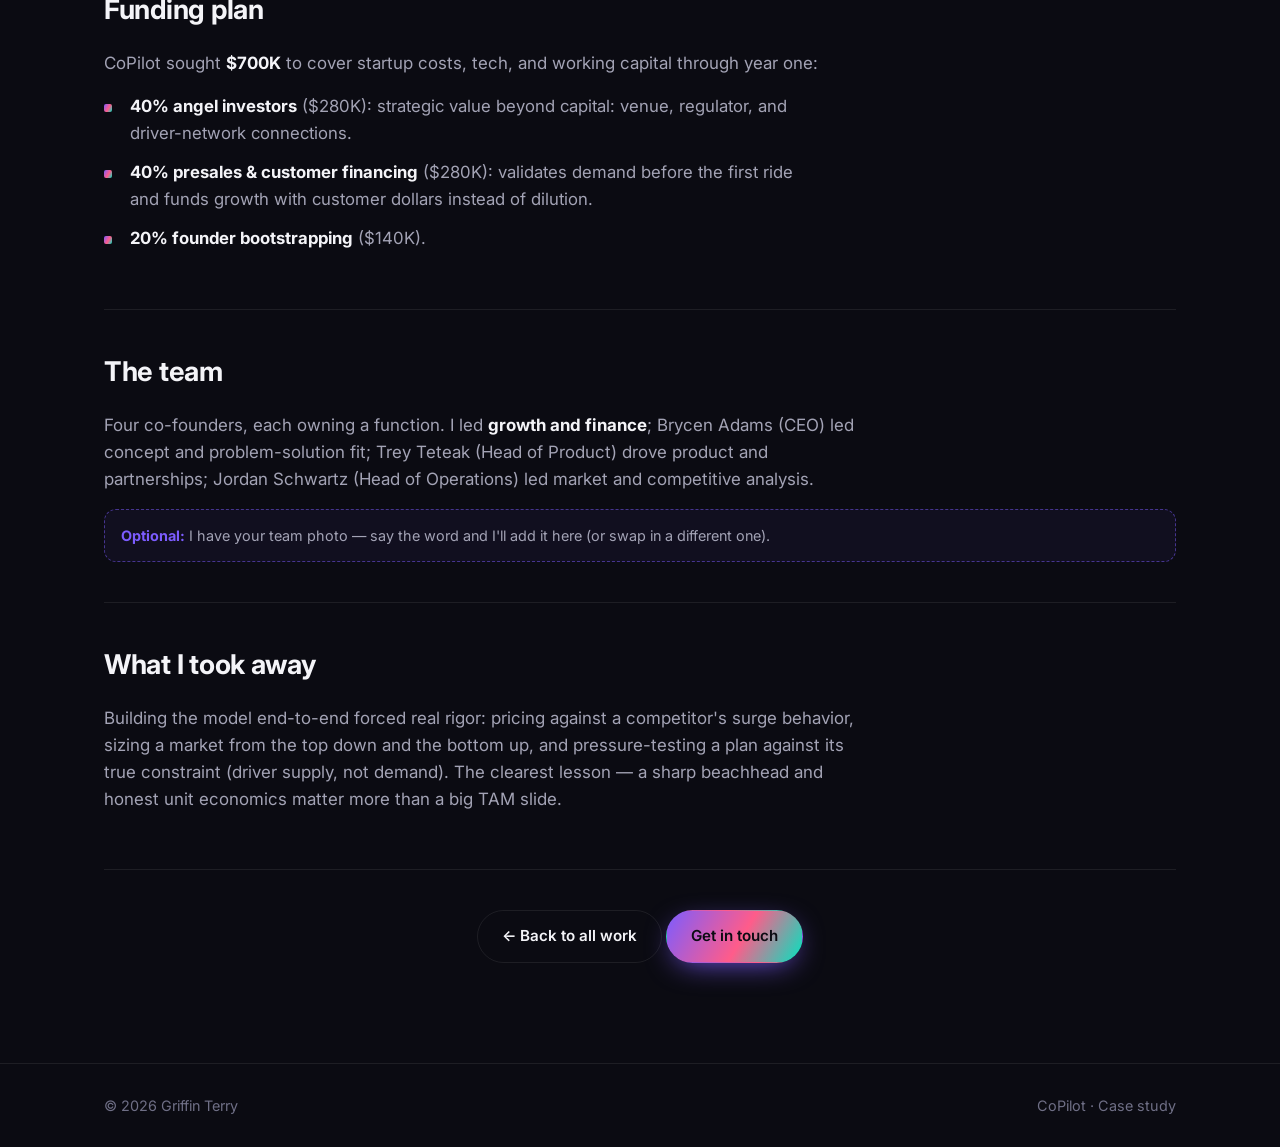
==== commit c105d0f1: "Add headshot and Hirely logo images; replace em-dashes with colons Co-Authored-By: Claude Opus 4.8 <" ====
--- a/projects/copilot.html
+++ b/projects/copilot.html
@@ -3,7 +3,7 @@
 <head>
   <meta charset="UTF-8" />
   <meta name="viewport" content="width=device-width, initial-scale=1.0" />
-  <title>CoPilot — Case Study · Griffin Terry</title>
+  <title>CoPilot: Case Study · Griffin Terry</title>
   <meta name="description" content="CoPilot: an on-demand two-driver rideshare that gets you and your car home safely. Case study by Griffin Terry, Head of Growth & Finance." />
   <link rel="preconnect" href="https://fonts.googleapis.com" />
   <link rel="preconnect" href="https://fonts.gstatic.com" crossorigin />
@@ -49,9 +49,9 @@
           <h2>The problem</h2>
           <p>In car-dependent cities like Denver, young professionals drive themselves to bars, concerts, and sporting events. It's convenient at the start of the night and a problem at the end. Once alcohol or fatigue is a factor, every option is bad:</p>
           <ul>
-            <li><strong>Drive home impaired</strong> — a serious safety and legal risk.</li>
-            <li><strong>Take a rideshare</strong> — safe, but you abandon your car and pay surge prices ($100–150 for a 15-mile post-event trip that's normally $30–40).</li>
-            <li><strong>Leave the car overnight</strong> — next-day retrieval, parking fees, tickets, or towing.</li>
+            <li><strong>Drive home impaired</strong>: a serious safety and legal risk.</li>
+            <li><strong>Take a rideshare</strong>: safe, but you abandon your car and pay surge prices ($100–150 for a 15-mile post-event trip that's normally $30–40).</li>
+            <li><strong>Leave the car overnight</strong>: next-day retrieval, parking fees, tickets, or towing.</li>
           </ul>
           <p>The real gap isn't transportation — it's that <strong>no service moves both the person and their vehicle</strong>. Users are forced to trade safety for convenience.</p>
         </section>
@@ -72,9 +72,9 @@
           <p>We didn't start with sporting events. The original hypothesis was broad — <strong>young professionals who frequently go out</strong> would value a service that drove their car home. We tested it before building.</p>
           <p>We ran a <strong>Qualtrics survey</strong> across Denver social circles (ages 21–27 who drink), distributed through social media, group chats, and Facebook groups to map ride habits, pain points, and interest. We paired it with three targeted interviews:</p>
           <ul>
-            <li><strong>A bartender</strong> — rideshare is the nightlife default, but people want a safe ride <em>in their own car</em>. <em>"Ideally they could hire someone to bring them home in their own car."</em></li>
-            <li><strong>A sports-industry contact</strong> — large events spike transportation demand, and <em>"cost is usually number one."</em></li>
-            <li><strong>A skeptical consumer</strong> — trust was the dealbreaker, until we framed it as a <strong>valet-style service with background-checked, certified, insured drivers.</strong> That reframing changed his mind.</li>
+            <li><strong>A bartender</strong>: rideshare is the nightlife default, but people want a safe ride <em>in their own car</em>. <em>"Ideally they could hire someone to bring them home in their own car."</em></li>
+            <li><strong>A sports-industry contact</strong>: large events spike transportation demand, and <em>"cost is usually number one."</em></li>
+            <li><strong>A skeptical consumer</strong>: trust was the dealbreaker, until we framed it as a <strong>valet-style service with background-checked, certified, insured drivers.</strong> That reframing changed his mind.</li>
           </ul>
 
           <h3>What the survey told us</h3>
@@ -96,16 +96,16 @@
           <h2>Market opportunity</h2>
           <p>Sized top-down from the global rideshare market and narrowed to a beachhead we could realistically win in year one:</p>
           <div class="stats">
-            <div class="stat"><b>$144B</b><span>TAM — global rideshare market</span></div>
-            <div class="stat"><b>$12.4B</b><span>SAM — US event-goers who drink &amp; drive to events</span></div>
-            <div class="stat"><b>~$9.5M</b><span>SOM — 150k Denver-metro target riders</span></div>
+            <div class="stat"><b>$144B</b><span>TAM: global rideshare market</span></div>
+            <div class="stat"><b>$12.4B</b><span>SAM: US event-goers who drink &amp; drive to events</span></div>
+            <div class="stat"><b>~$9.5M</b><span>SOM: 150k Denver-metro target riders</span></div>
           </div>
           <p>The beachhead: roughly <strong>3% of 22–27-year-olds</strong> who regularly attend and drink at sporting events in the Denver metro. Customer discovery showed event-goers had higher planned drinking, stronger frustration with transportation logistics, and a real aversion to retrieving their car the next day — validating the focus on high-density events over general nightlife.</p>
         </section>
 
         <!-- Business model — my area -->
         <section class="case-section reveal">
-          <h2>Business model &amp; pricing <span style="color:var(--accent-2);font-size:0.7em;font-weight:600;">— my focus area</span></h2>
+          <h2>Business model &amp; pricing<span style="color:var(--accent-2);font-size:0.7em;font-weight:600;">: my focus area</span></h2>
           <p>As <strong>Head of Growth &amp; Finance</strong>, I owned the revenue model, unit economics, and the full five-year financial plan. We chose a deliberately simple <strong>single-stream model</strong> for the first five years — charge for rides, perfect the core, then expand.</p>
           <ul>
             <li><strong>$40 base fare + $3/mile</strong>, averaging <strong>~$85 per ride</strong>.</li>
@@ -163,9 +163,9 @@
 
           <h3>Cost structure</h3>
           <ul>
-            <li><strong>~$170K startup costs</strong> — app development, equipment, legal/admin, a damage reserve (vehicle-damage insurance), and the marketing launch.</li>
-            <li><strong>$16,093/mo fixed costs</strong> — software, insurance, TNC permit, marketing, customer support, accounting.</li>
-            <li><strong>$52.80 variable cost per ride</strong> — paying both drivers plus payment processing; the two-driver model is the defining cost driver.</li>
+            <li><strong>~$170K startup costs</strong>: app development, equipment, legal/admin, a damage reserve (vehicle-damage insurance), and the marketing launch.</li>
+            <li><strong>$16,093/mo fixed costs</strong>: software, insurance, TNC permit, marketing, customer support, accounting.</li>
+            <li><strong>$52.80 variable cost per ride</strong>: paying both drivers plus payment processing; the two-driver model is the defining cost driver.</li>
           </ul>
           <p>The model treats <strong>qualified driver supply as the binding constraint</strong> — ~50 drivers doing ~4 trips/day serves ~100 customers/day — which is why year-one revenue is supply-limited well below the obtainable market.</p>
         </section>
@@ -175,9 +175,9 @@
           <h2>Go-to-market</h2>
           <p>A venue-by-venue expansion model — prove the operation in one place, then scale:</p>
           <ul>
-            <li><strong>Phase 1 — Ball Arena.</strong> Nuggets + Avalanche traffic plus the LoDo nightlife corridor, with a concentrated driver pool, hyper-local marketing, and a referral discount on first rides. Since discovery flagged driver reliability as the #1 concern, operational excellence here <em>is</em> the marketing.</li>
-            <li><strong>Phase 2 — Red Rocks &amp; Empower Field.</strong> Large out-of-market concert and Broncos crowds who drive in and face the exact post-event dilemma; pursue venue partnerships for designated pickup zones.</li>
-            <li><strong>Phase 3 — metro-wide nightlife.</strong> Mission Ballroom, RiNo, and Capitol Hill, driven by word-of-mouth and bar/restaurant partnerships.</li>
+            <li><strong>Phase 1: Ball Arena.</strong> Nuggets + Avalanche traffic plus the LoDo nightlife corridor, with a concentrated driver pool, hyper-local marketing, and a referral discount on first rides. Since discovery flagged driver reliability as the #1 concern, operational excellence here <em>is</em> the marketing.</li>
+            <li><strong>Phase 2: Red Rocks &amp; Empower Field.</strong> Large out-of-market concert and Broncos crowds who drive in and face the exact post-event dilemma; pursue venue partnerships for designated pickup zones.</li>
+            <li><strong>Phase 3: metro-wide nightlife.</strong> Mission Ballroom, RiNo, and Capitol Hill, driven by word-of-mouth and bar/restaurant partnerships.</li>
           </ul>
         </section>
 
@@ -186,8 +186,8 @@
           <h2>Funding plan</h2>
           <p>CoPilot sought <strong>$700K</strong> to cover startup costs, tech, and working capital through year one:</p>
           <ul>
-            <li><strong>40% angel investors</strong> ($280K) — strategic value beyond capital: venue, regulator, and driver-network connections.</li>
-            <li><strong>40% presales &amp; customer financing</strong> ($280K) — validates demand before the first ride and funds growth with customer dollars instead of dilution.</li>
+            <li><strong>40% angel investors</strong> ($280K): strategic value beyond capital: venue, regulator, and driver-network connections.</li>
+            <li><strong>40% presales &amp; customer financing</strong> ($280K): validates demand before the first ride and funds growth with customer dollars instead of dilution.</li>
             <li><strong>20% founder bootstrapping</strong> ($140K).</li>
           </ul>
         </section>
--- a/styles.css
+++ b/styles.css
@@ -194,6 +194,16 @@
   padding: 28px;
 }
 .about__card h3 { font-size: 0.85rem; text-transform: uppercase; letter-spacing: 0.08em; color: var(--muted-2); margin-bottom: 18px; }
+.headshot {
+  width: 100%;
+  aspect-ratio: 1/1;
+  object-fit: cover;
+  object-position: 50% 30%;
+  border-radius: var(--radius-sm);
+  border: 1px solid var(--line);
+  margin-bottom: 22px;
+  display: block;
+}
 .factlist { list-style: none; display: flex; flex-direction: column; gap: 14px; }
 .factlist li { display: flex; gap: 12px; align-items: flex-start; font-size: 0.97rem; }
 .factlist li b { color: var(--accent-2); font-weight: 700; min-width: 18px; }
@@ -263,6 +273,7 @@
 .backlink { color: var(--muted); font-size: 0.92rem; display: inline-flex; gap: 8px; align-items: center; margin-bottom: 30px; }
 .backlink:hover { color: var(--text); }
 .case-hero h1 { font-size: clamp(2.2rem, 5vw, 3.6rem); letter-spacing: -0.03em; line-height: 1.05; font-weight: 800; max-width: 18ch; }
+.case-logo { width: auto; max-width: 280px; height: auto; display: block; margin-bottom: 6px; }
 .case-hero .lead { margin-top: 20px; color: var(--muted); font-size: 1.2rem; max-width: 60ch; }
 .case-meta {
   display: flex; flex-wrap: wrap; gap: 36px;
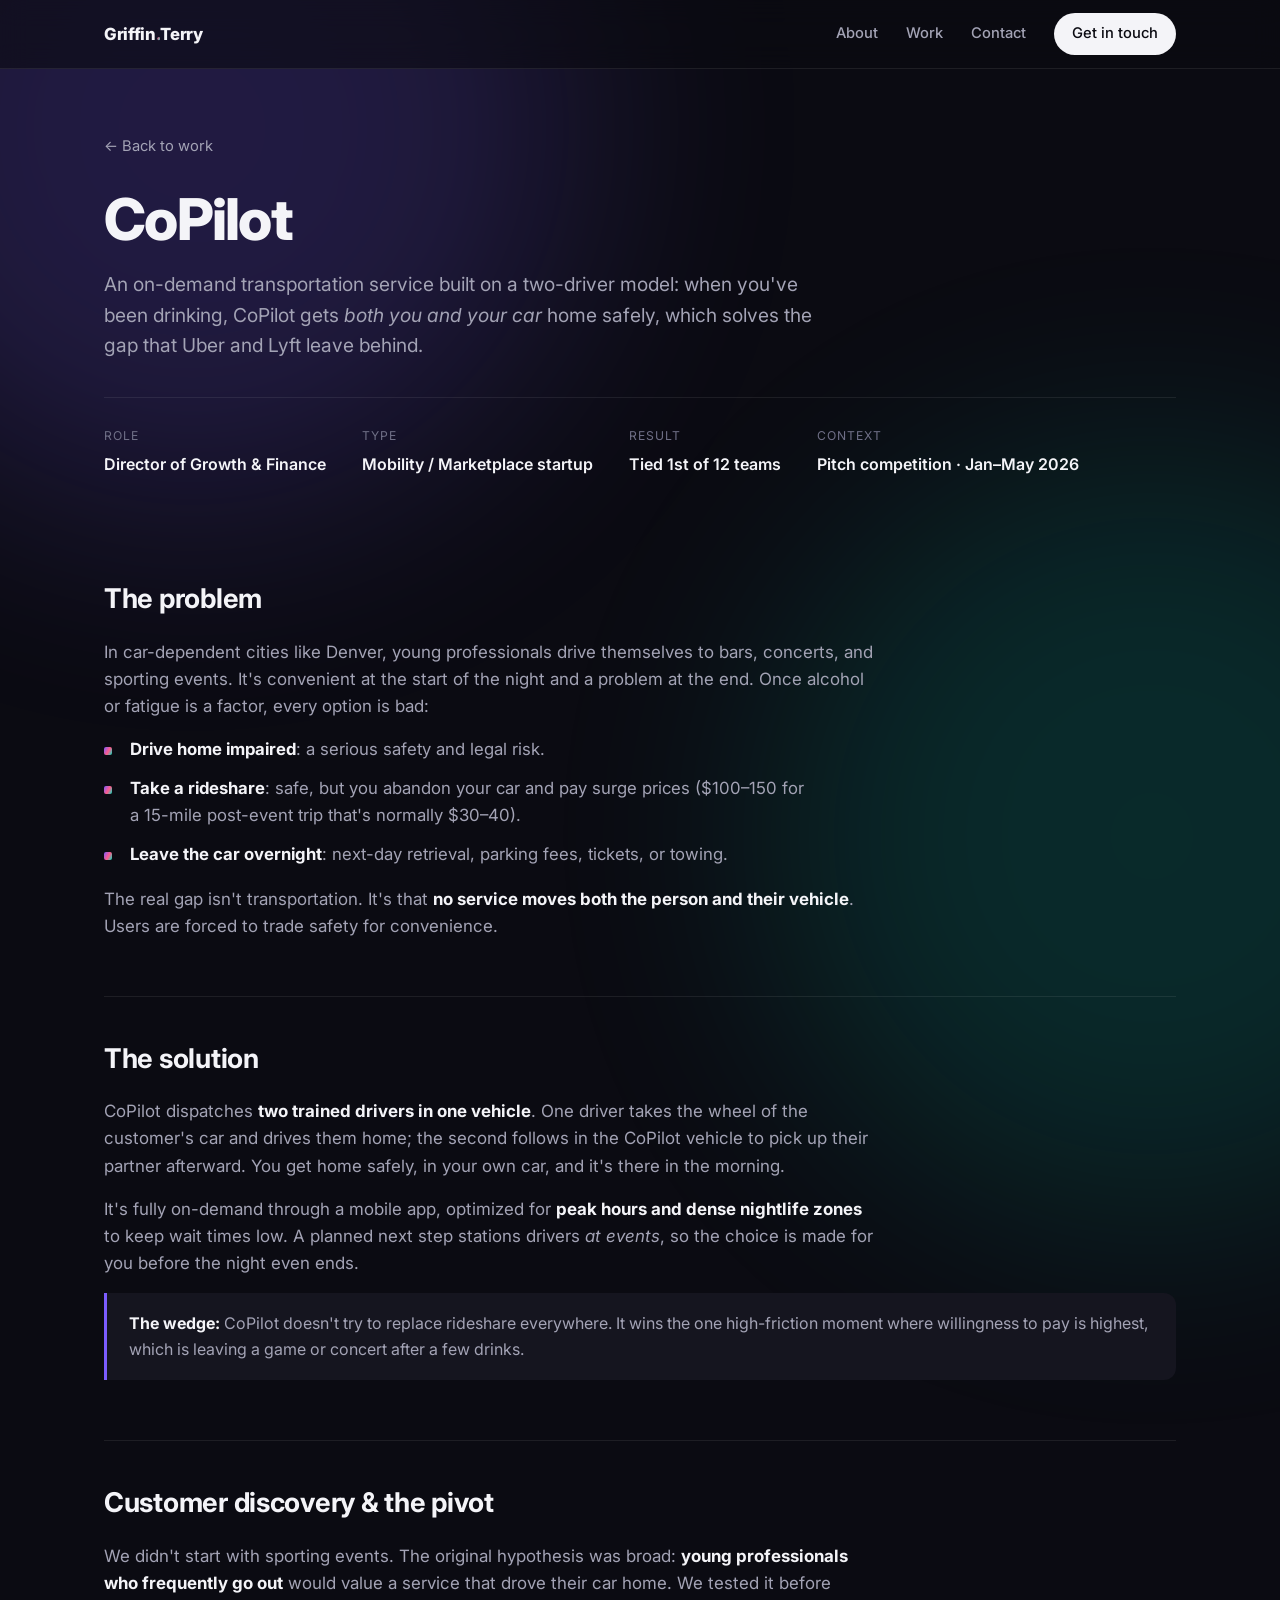
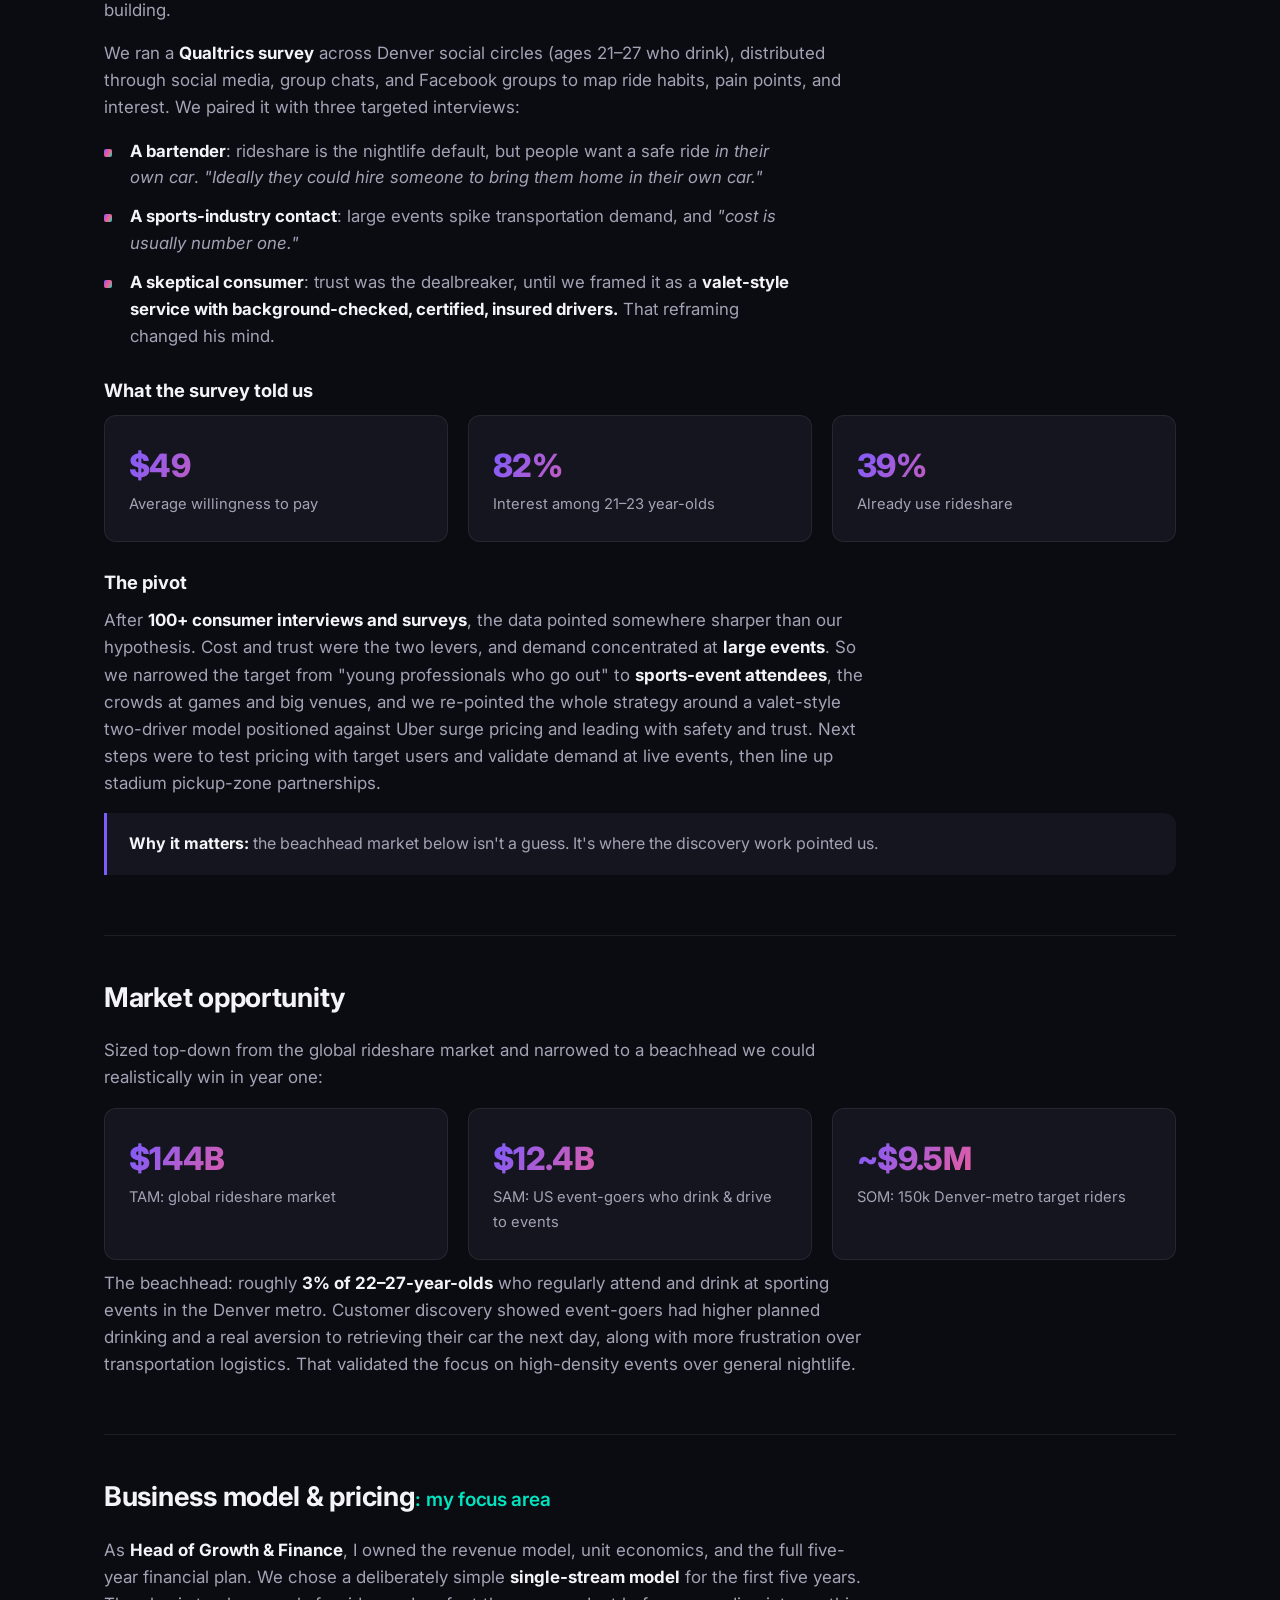
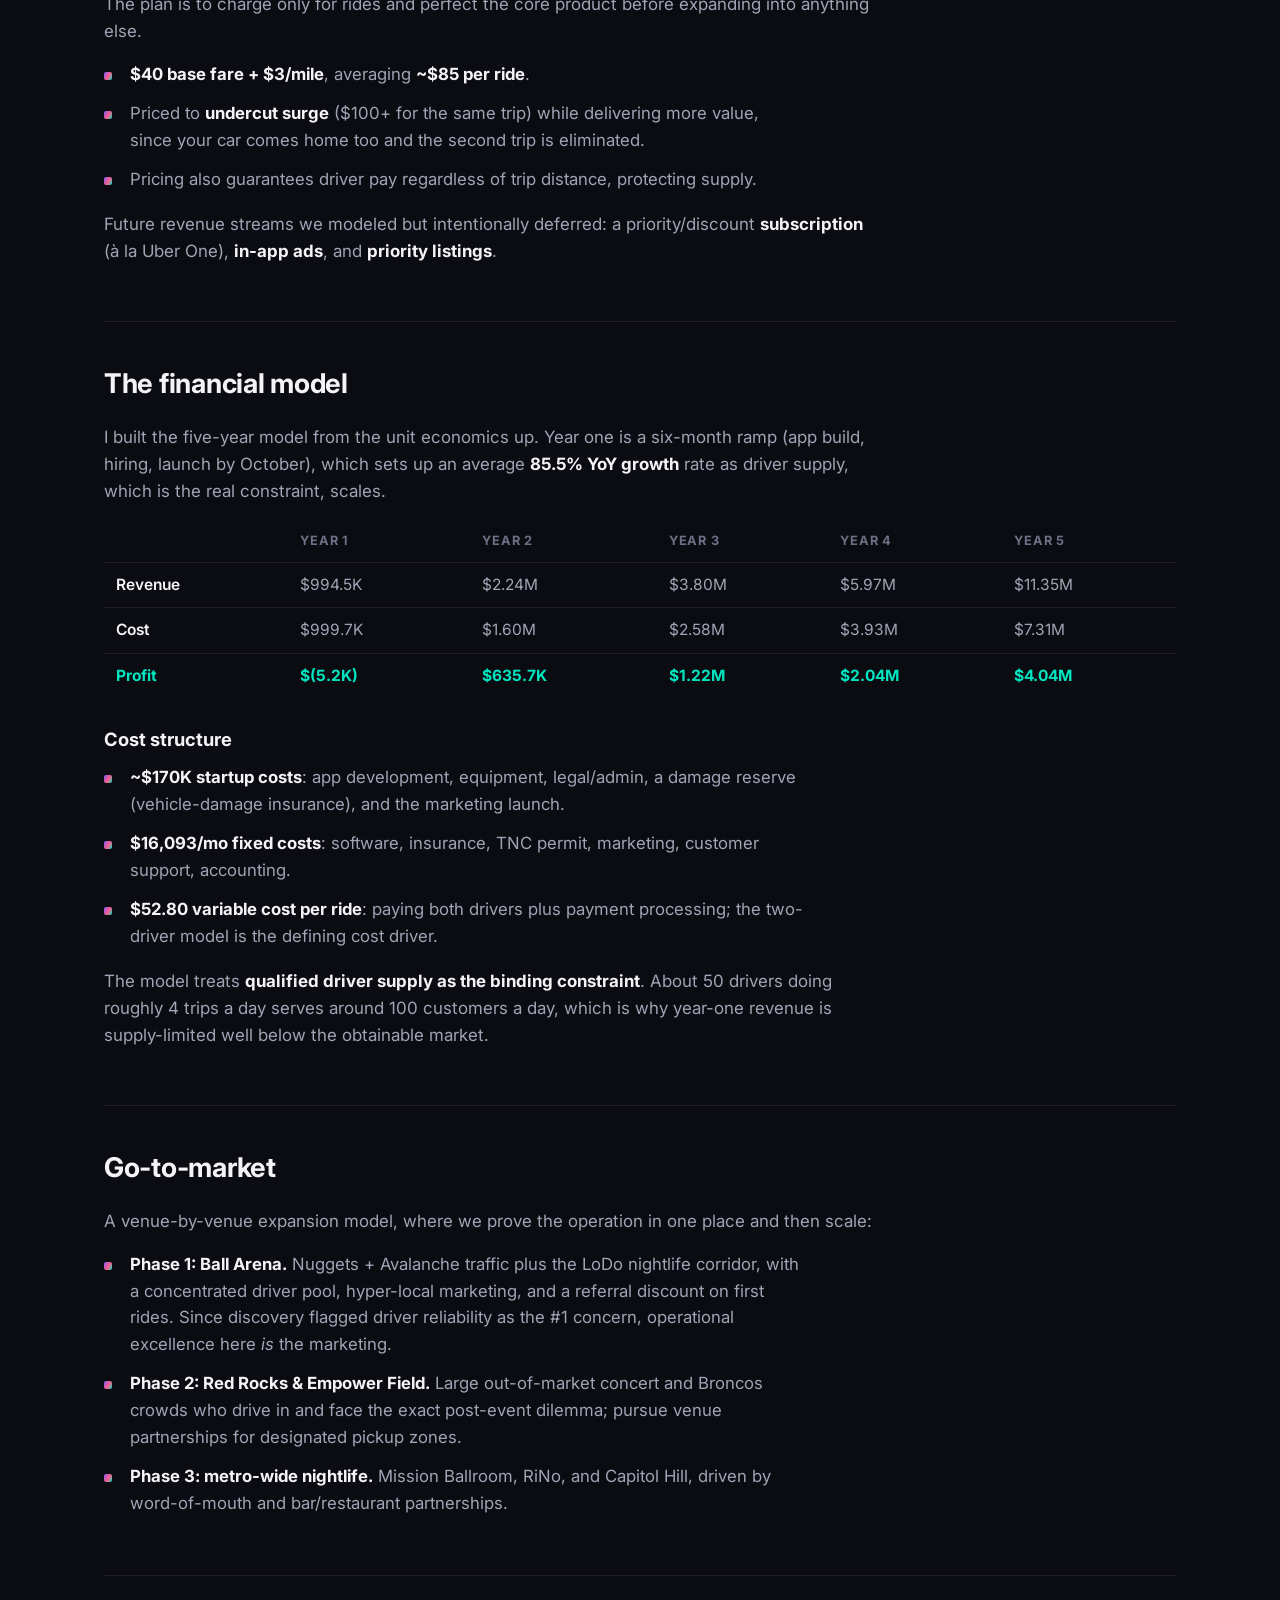
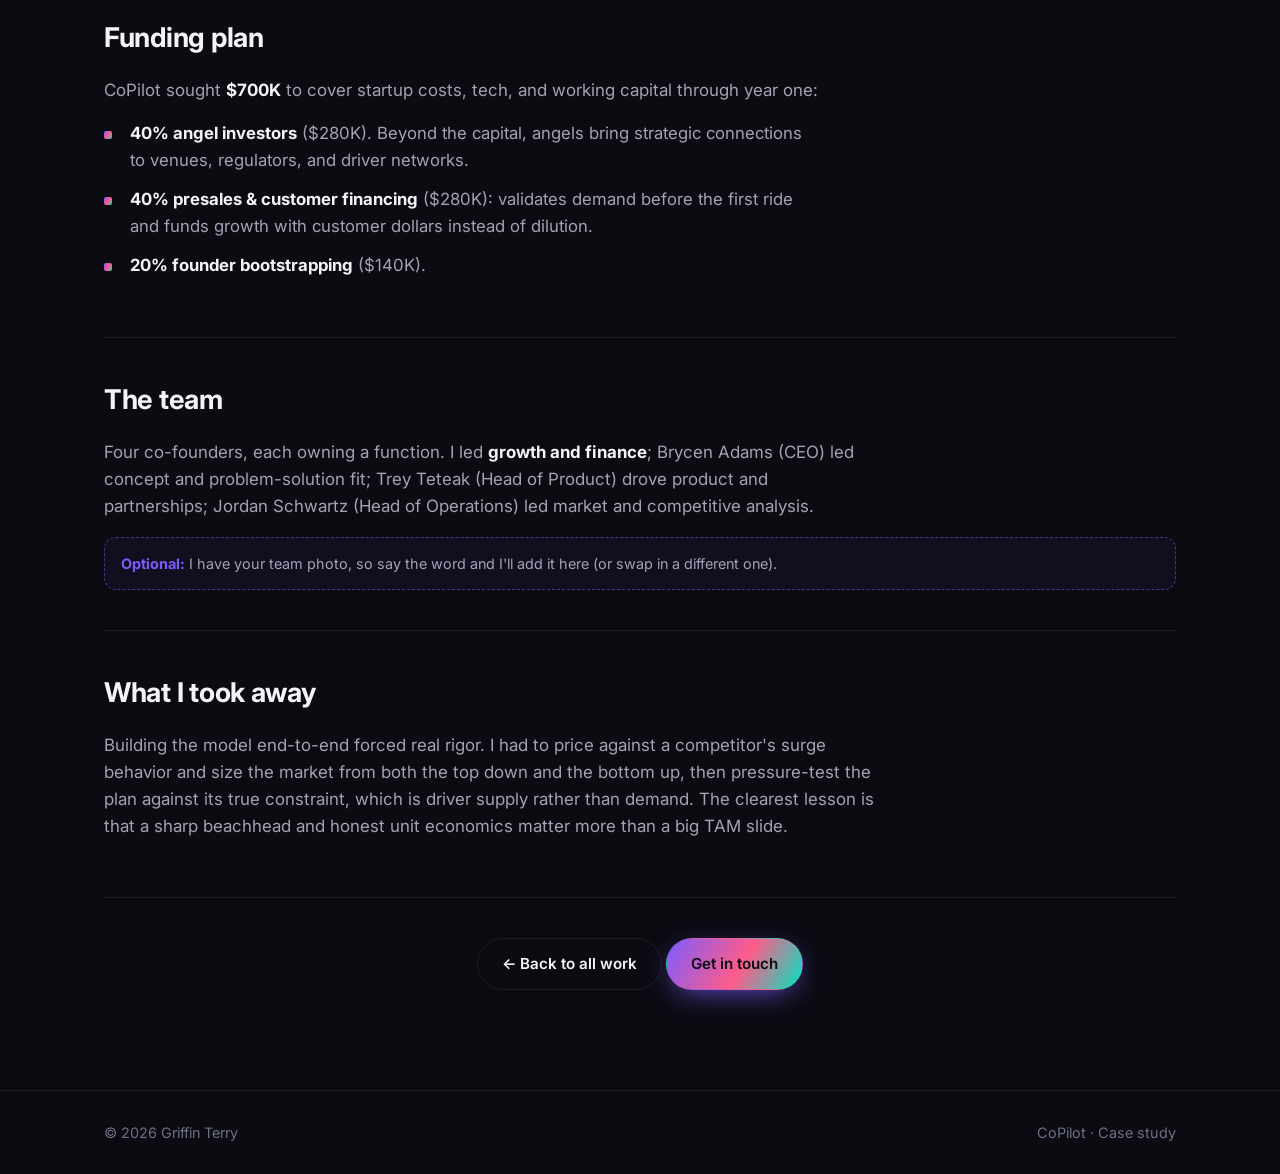
==== commit f9483479: "Revise copy across site to match my voice Co-Authored-By: Claude Opus 4.8 <noreply@anthropic.com>" ====
--- a/projects/copilot.html
+++ b/projects/copilot.html
@@ -31,7 +31,7 @@
       <div class="container">
         <a href="../index.html#work" class="backlink">← Back to work</a>
         <h1 class="reveal">CoPilot</h1>
-        <p class="lead reveal">An on-demand transportation service built on a two-driver model: when you've been drinking, CoPilot gets <em>both you and your car</em> home safely — solving the gap that Uber and Lyft leave behind.</p>
+        <p class="lead reveal">An on-demand transportation service built on a two-driver model: when you've been drinking, CoPilot gets <em>both you and your car</em> home safely, which solves the gap that Uber and Lyft leave behind.</p>
         <div class="case-meta reveal">
           <div><span>Role</span><b>Director of Growth &amp; Finance</b></div>
           <div><span>Type</span><b>Mobility / Marketplace startup</b></div>
@@ -53,7 +53,7 @@
             <li><strong>Take a rideshare</strong>: safe, but you abandon your car and pay surge prices ($100–150 for a 15-mile post-event trip that's normally $30–40).</li>
             <li><strong>Leave the car overnight</strong>: next-day retrieval, parking fees, tickets, or towing.</li>
           </ul>
-          <p>The real gap isn't transportation — it's that <strong>no service moves both the person and their vehicle</strong>. Users are forced to trade safety for convenience.</p>
+          <p>The real gap isn't transportation. It's that <strong>no service moves both the person and their vehicle</strong>. Users are forced to trade safety for convenience.</p>
         </section>
 
         <!-- Solution -->
@@ -62,14 +62,14 @@
           <p>CoPilot dispatches <strong>two trained drivers in one vehicle</strong>. One driver takes the wheel of the customer's car and drives them home; the second follows in the CoPilot vehicle to pick up their partner afterward. You get home safely, in your own car, and it's there in the morning.</p>
           <p>It's fully on-demand through a mobile app, optimized for <strong>peak hours and dense nightlife zones</strong> to keep wait times low. A planned next step stations drivers <em>at events</em>, so the choice is made for you before the night even ends.</p>
           <div class="callout">
-            <b>The wedge:</b> CoPilot doesn't try to replace rideshare everywhere — it wins the specific, high-friction, high-willingness-to-pay moment of leaving a game or concert after a few drinks.
+            <b>The wedge:</b> CoPilot doesn't try to replace rideshare everywhere. It wins the one high-friction moment where willingness to pay is highest, which is leaving a game or concert after a few drinks.
           </div>
         </section>
 
         <!-- Customer discovery -->
         <section class="case-section reveal">
           <h2>Customer discovery &amp; the pivot</h2>
-          <p>We didn't start with sporting events. The original hypothesis was broad — <strong>young professionals who frequently go out</strong> would value a service that drove their car home. We tested it before building.</p>
+          <p>We didn't start with sporting events. The original hypothesis was broad: <strong>young professionals who frequently go out</strong> would value a service that drove their car home. We tested it before building.</p>
           <p>We ran a <strong>Qualtrics survey</strong> across Denver social circles (ages 21–27 who drink), distributed through social media, group chats, and Facebook groups to map ride habits, pain points, and interest. We paired it with three targeted interviews:</p>
           <ul>
             <li><strong>A bartender</strong>: rideshare is the nightlife default, but people want a safe ride <em>in their own car</em>. <em>"Ideally they could hire someone to bring them home in their own car."</em></li>
@@ -85,9 +85,9 @@
           </div>
 
           <h3>The pivot</h3>
-          <p>After <strong>100+ consumer interviews and surveys</strong>, the data pointed somewhere sharper than our hypothesis. Cost and trust were the two levers, and demand concentrated at <strong>large events</strong>. So we narrowed the target from "young professionals who go out" to <strong>sports-event attendees</strong> — games, tailgates, big venues — and re-pointed the whole strategy: a valet-style two-driver model, positioned against Uber surge pricing, leading with safety and trust. Next steps were to test pricing with target users, validate demand at live events, and pursue stadium pickup-zone partnerships.</p>
+          <p>After <strong>100+ consumer interviews and surveys</strong>, the data pointed somewhere sharper than our hypothesis. Cost and trust were the two levers, and demand concentrated at <strong>large events</strong>. So we narrowed the target from "young professionals who go out" to <strong>sports-event attendees</strong>, the crowds at games and big venues, and we re-pointed the whole strategy around a valet-style two-driver model positioned against Uber surge pricing and leading with safety and trust. Next steps were to test pricing with target users and validate demand at live events, then line up stadium pickup-zone partnerships.</p>
           <div class="callout">
-            <b>Why it matters:</b> the beachhead market below isn't a guess — it's where the discovery work pointed us.
+            <b>Why it matters:</b> the beachhead market below isn't a guess. It's where the discovery work pointed us.
           </div>
         </section>
 
@@ -100,16 +100,16 @@
             <div class="stat"><b>$12.4B</b><span>SAM: US event-goers who drink &amp; drive to events</span></div>
             <div class="stat"><b>~$9.5M</b><span>SOM: 150k Denver-metro target riders</span></div>
           </div>
-          <p>The beachhead: roughly <strong>3% of 22–27-year-olds</strong> who regularly attend and drink at sporting events in the Denver metro. Customer discovery showed event-goers had higher planned drinking, stronger frustration with transportation logistics, and a real aversion to retrieving their car the next day — validating the focus on high-density events over general nightlife.</p>
-        </section>
-
-        <!-- Business model — my area -->
+          <p>The beachhead: roughly <strong>3% of 22–27-year-olds</strong> who regularly attend and drink at sporting events in the Denver metro. Customer discovery showed event-goers had higher planned drinking and a real aversion to retrieving their car the next day, along with more frustration over transportation logistics. That validated the focus on high-density events over general nightlife.</p>
+        </section>
+
+        <!-- Business model: my area -->
         <section class="case-section reveal">
           <h2>Business model &amp; pricing<span style="color:var(--accent-2);font-size:0.7em;font-weight:600;">: my focus area</span></h2>
-          <p>As <strong>Head of Growth &amp; Finance</strong>, I owned the revenue model, unit economics, and the full five-year financial plan. We chose a deliberately simple <strong>single-stream model</strong> for the first five years — charge for rides, perfect the core, then expand.</p>
+          <p>As <strong>Head of Growth &amp; Finance</strong>, I owned the revenue model, unit economics, and the full five-year financial plan. We chose a deliberately simple <strong>single-stream model</strong> for the first five years. The plan is to charge only for rides and perfect the core product before expanding into anything else.</p>
           <ul>
             <li><strong>$40 base fare + $3/mile</strong>, averaging <strong>~$85 per ride</strong>.</li>
-            <li>Priced to <strong>undercut surge</strong> ($100+ for the same trip) while delivering more value — your car comes home too, eliminating the second trip.</li>
+            <li>Priced to <strong>undercut surge</strong> ($100+ for the same trip) while delivering more value, since your car comes home too and the second trip is eliminated.</li>
             <li>Pricing also guarantees driver pay regardless of trip distance, protecting supply.</li>
           </ul>
           <p>Future revenue streams we modeled but intentionally deferred: a priority/discount <strong>subscription</strong> (à la Uber One), <strong>in-app ads</strong>, and <strong>priority listings</strong>.</p>
@@ -118,7 +118,7 @@
         <!-- Financials -->
         <section class="case-section reveal">
           <h2>The financial model</h2>
-          <p>I built the five-year model from the unit economics up. Year one is a six-month ramp (app build, hiring, launch by October), which sets up an average <strong>85.5% YoY growth</strong> rate as driver supply — the real constraint — scales.</p>
+          <p>I built the five-year model from the unit economics up. Year one is a six-month ramp (app build, hiring, launch by October), which sets up an average <strong>85.5% YoY growth</strong> rate as driver supply, which is the real constraint, scales.</p>
 
           <div style="overflow-x:auto;margin:6px 0 18px">
             <table style="width:100%;border-collapse:collapse;min-width:560px;font-size:0.97rem">
@@ -167,13 +167,13 @@
             <li><strong>$16,093/mo fixed costs</strong>: software, insurance, TNC permit, marketing, customer support, accounting.</li>
             <li><strong>$52.80 variable cost per ride</strong>: paying both drivers plus payment processing; the two-driver model is the defining cost driver.</li>
           </ul>
-          <p>The model treats <strong>qualified driver supply as the binding constraint</strong> — ~50 drivers doing ~4 trips/day serves ~100 customers/day — which is why year-one revenue is supply-limited well below the obtainable market.</p>
+          <p>The model treats <strong>qualified driver supply as the binding constraint</strong>. About 50 drivers doing roughly 4 trips a day serves around 100 customers a day, which is why year-one revenue is supply-limited well below the obtainable market.</p>
         </section>
 
         <!-- GTM -->
         <section class="case-section reveal">
           <h2>Go-to-market</h2>
-          <p>A venue-by-venue expansion model — prove the operation in one place, then scale:</p>
+          <p>A venue-by-venue expansion model, where we prove the operation in one place and then scale:</p>
           <ul>
             <li><strong>Phase 1: Ball Arena.</strong> Nuggets + Avalanche traffic plus the LoDo nightlife corridor, with a concentrated driver pool, hyper-local marketing, and a referral discount on first rides. Since discovery flagged driver reliability as the #1 concern, operational excellence here <em>is</em> the marketing.</li>
             <li><strong>Phase 2: Red Rocks &amp; Empower Field.</strong> Large out-of-market concert and Broncos crowds who drive in and face the exact post-event dilemma; pursue venue partnerships for designated pickup zones.</li>
@@ -186,7 +186,7 @@
           <h2>Funding plan</h2>
           <p>CoPilot sought <strong>$700K</strong> to cover startup costs, tech, and working capital through year one:</p>
           <ul>
-            <li><strong>40% angel investors</strong> ($280K): strategic value beyond capital: venue, regulator, and driver-network connections.</li>
+            <li><strong>40% angel investors</strong> ($280K). Beyond the capital, angels bring strategic connections to venues, regulators, and driver networks.</li>
             <li><strong>40% presales &amp; customer financing</strong> ($280K): validates demand before the first ride and funds growth with customer dollars instead of dilution.</li>
             <li><strong>20% founder bootstrapping</strong> ($140K).</li>
           </ul>
@@ -197,14 +197,14 @@
           <h2>The team</h2>
           <p>Four co-founders, each owning a function. I led <strong>growth and finance</strong>; Brycen Adams (CEO) led concept and problem-solution fit; Trey Teteak (Head of Product) drove product and partnerships; Jordan Schwartz (Head of Operations) led market and competitive analysis.</p>
           <div class="placeholder">
-            <b>Optional:</b> I have your team photo — say the word and I'll add it here (or swap in a different one).
+            <b>Optional:</b> I have your team photo, so say the word and I'll add it here (or swap in a different one).
           </div>
         </section>
 
         <!-- Takeaways -->
         <section class="case-section reveal">
           <h2>What I took away</h2>
-          <p>Building the model end-to-end forced real rigor: pricing against a competitor's surge behavior, sizing a market from the top down and the bottom up, and pressure-testing a plan against its true constraint (driver supply, not demand). The clearest lesson — a sharp beachhead and honest unit economics matter more than a big TAM slide.</p>
+          <p>Building the model end-to-end forced real rigor. I had to price against a competitor's surge behavior and size the market from both the top down and the bottom up, then pressure-test the plan against its true constraint, which is driver supply rather than demand. The clearest lesson is that a sharp beachhead and honest unit economics matter more than a big TAM slide.</p>
         </section>
 
         <section class="case-section reveal" style="text-align:center">
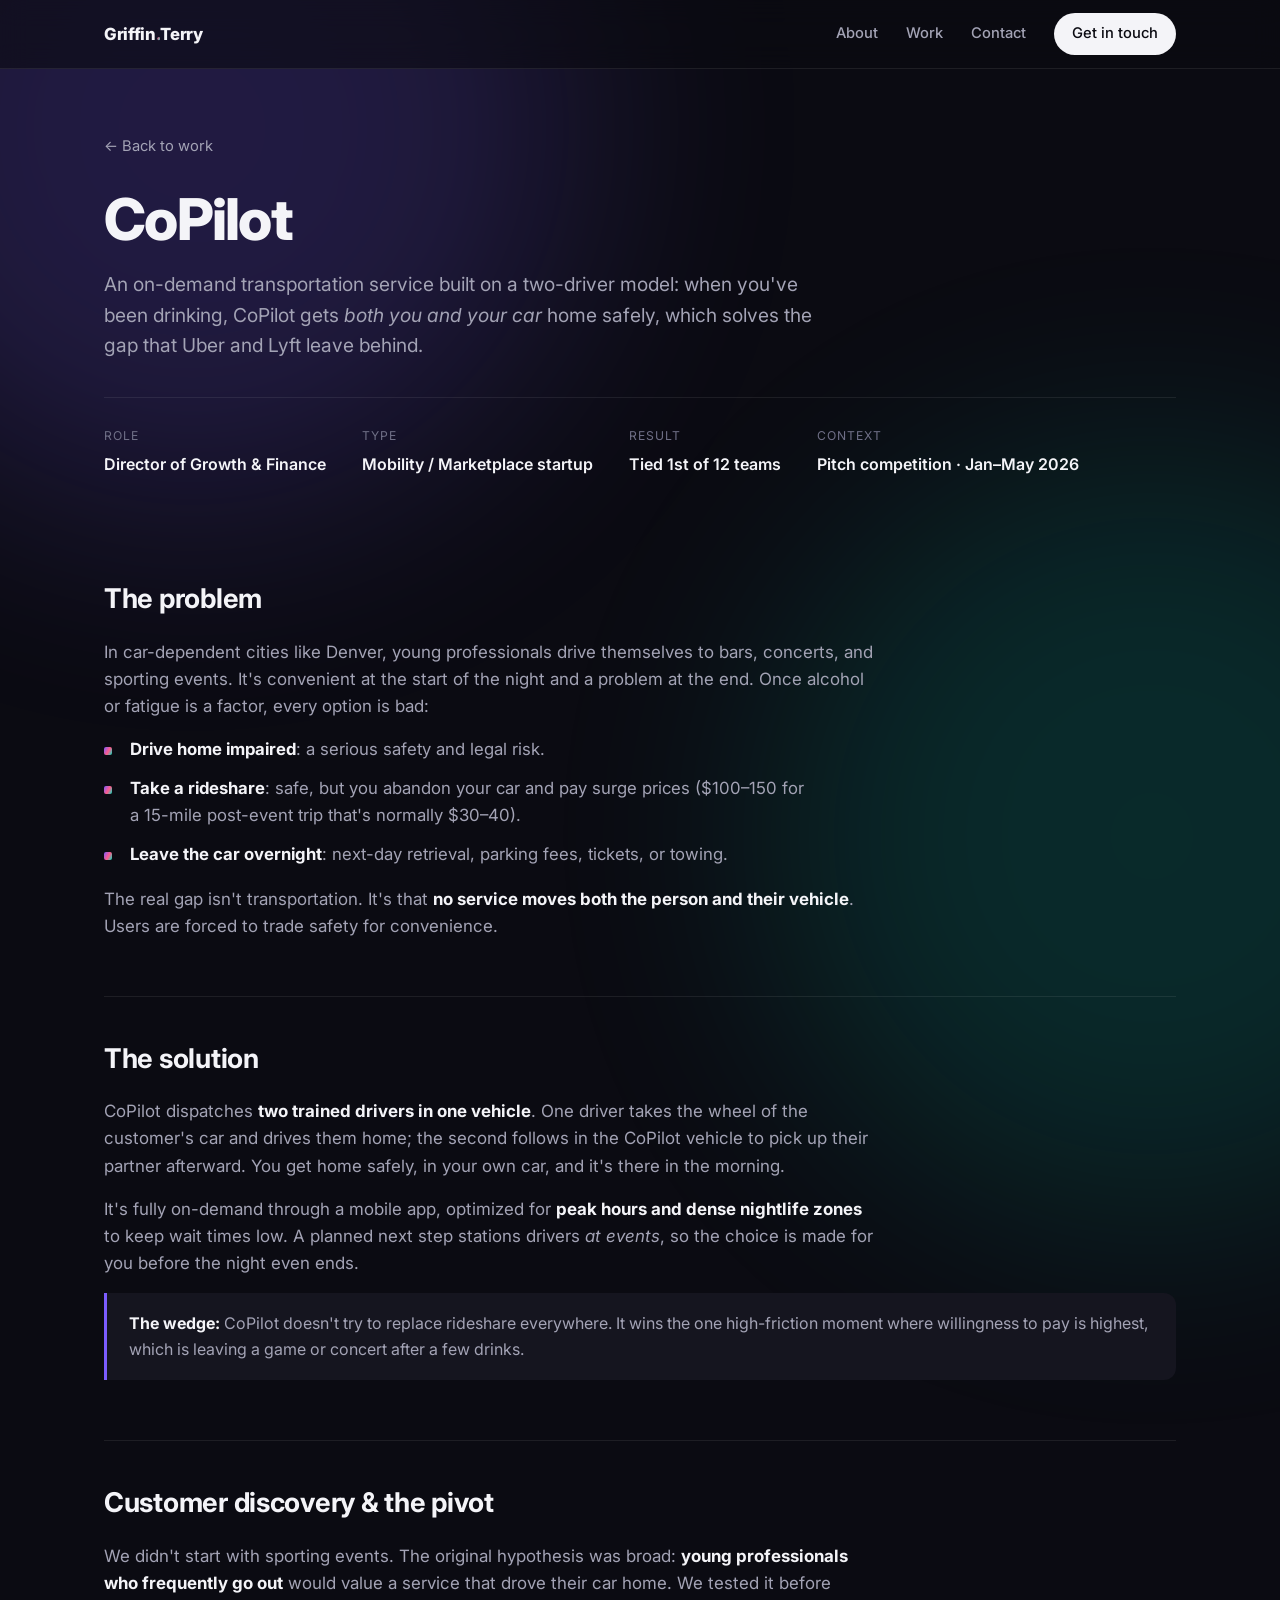
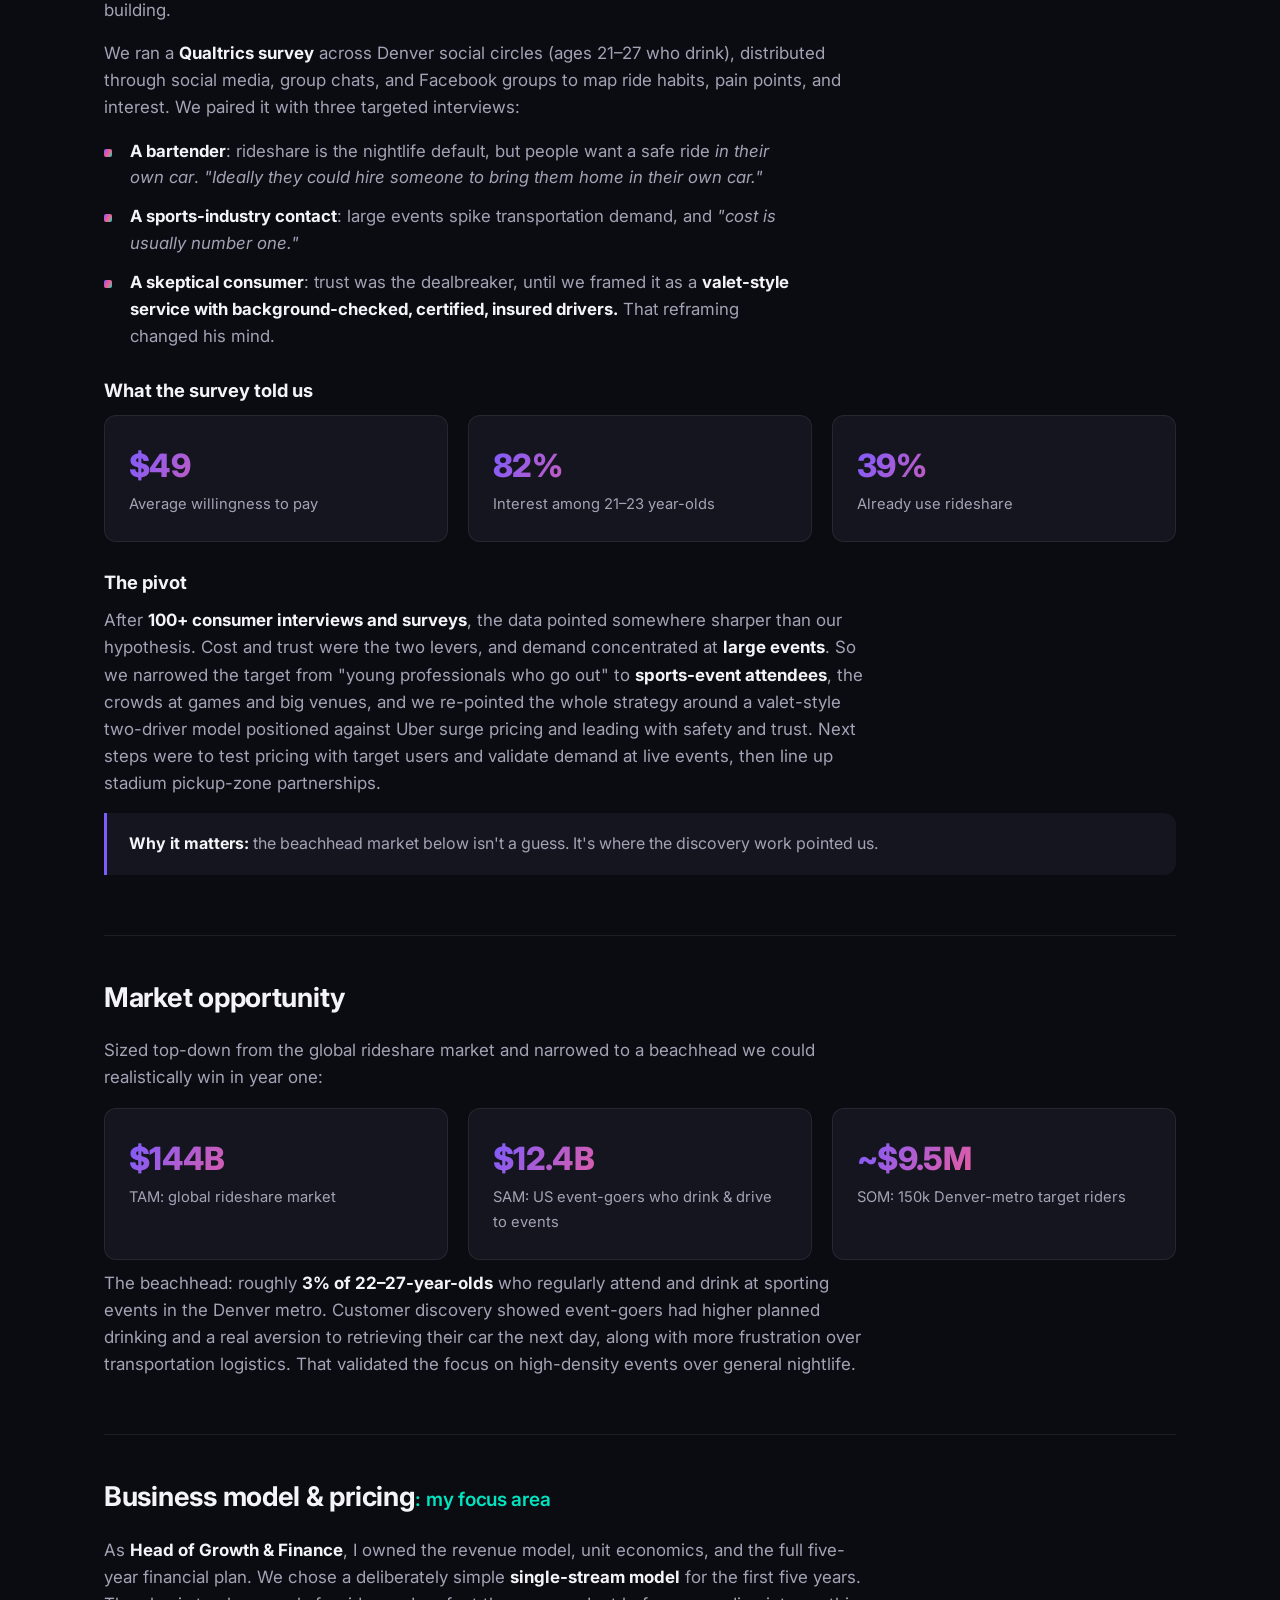
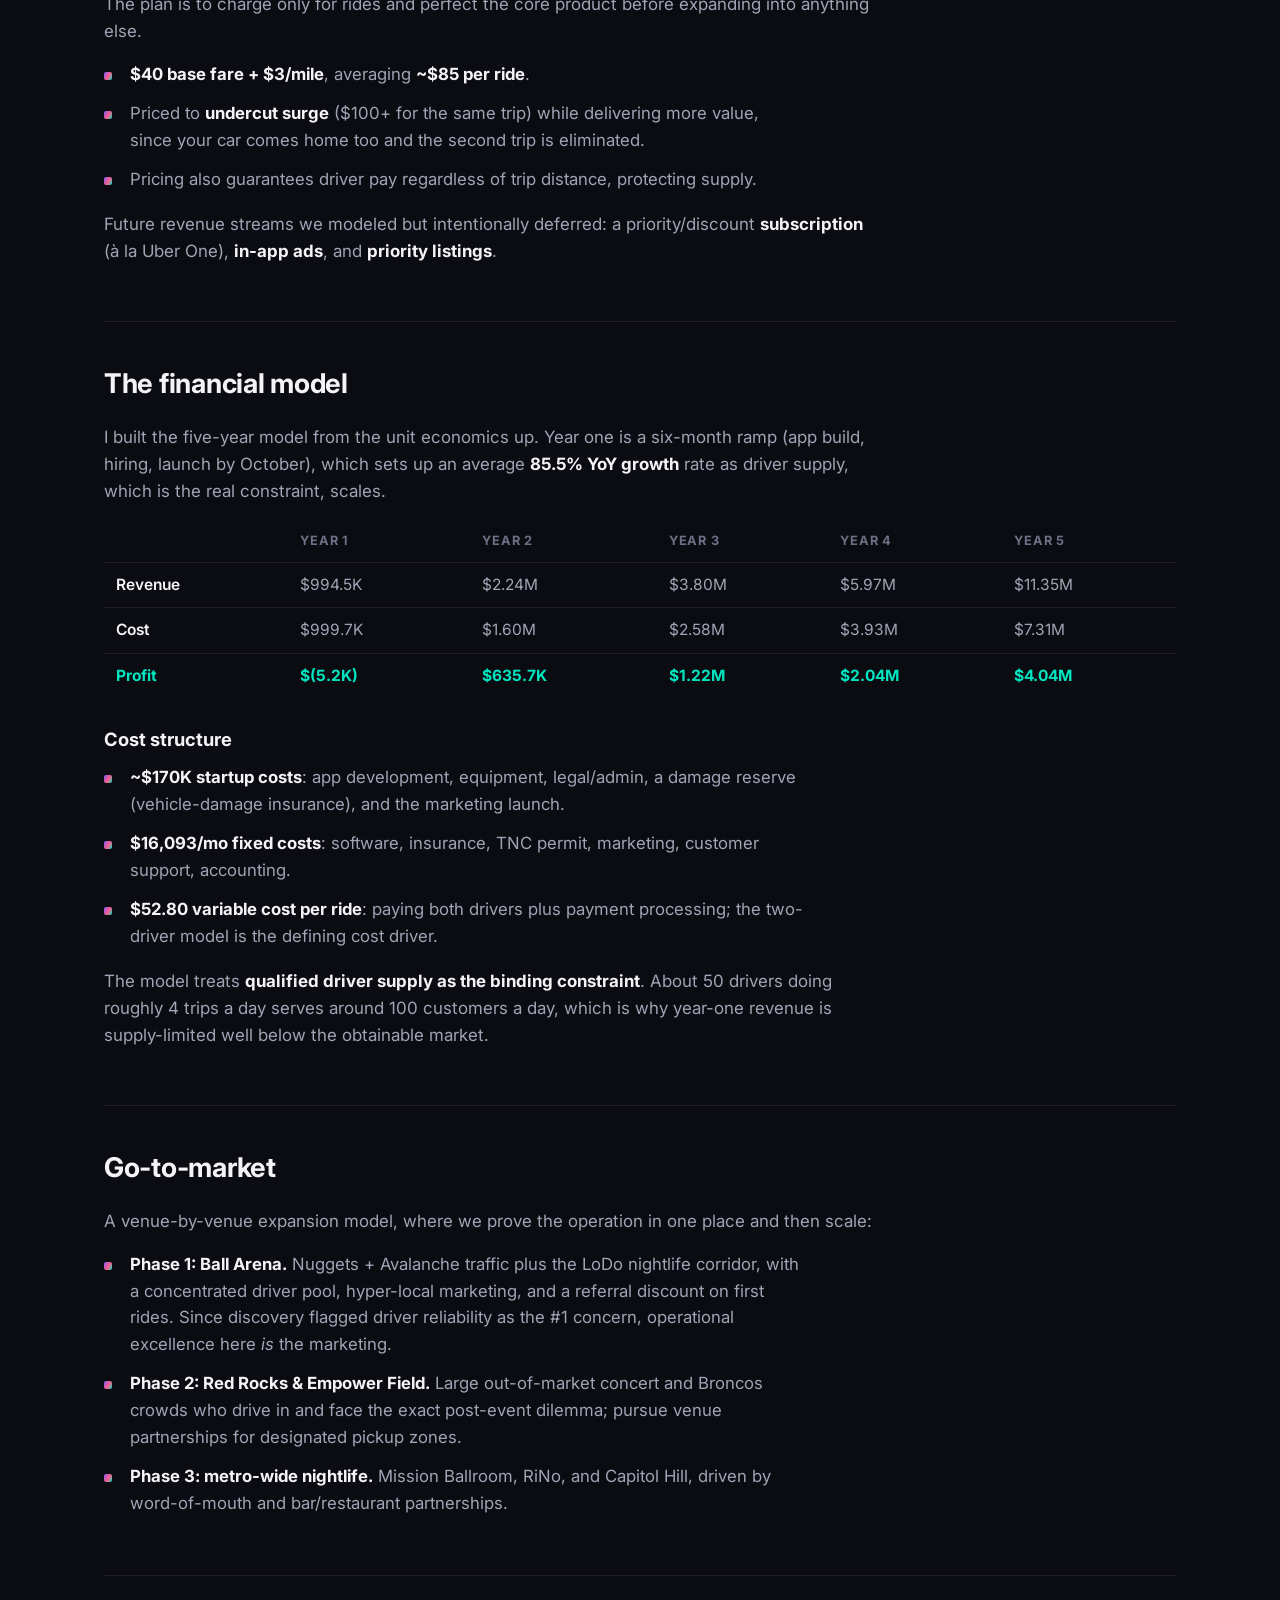
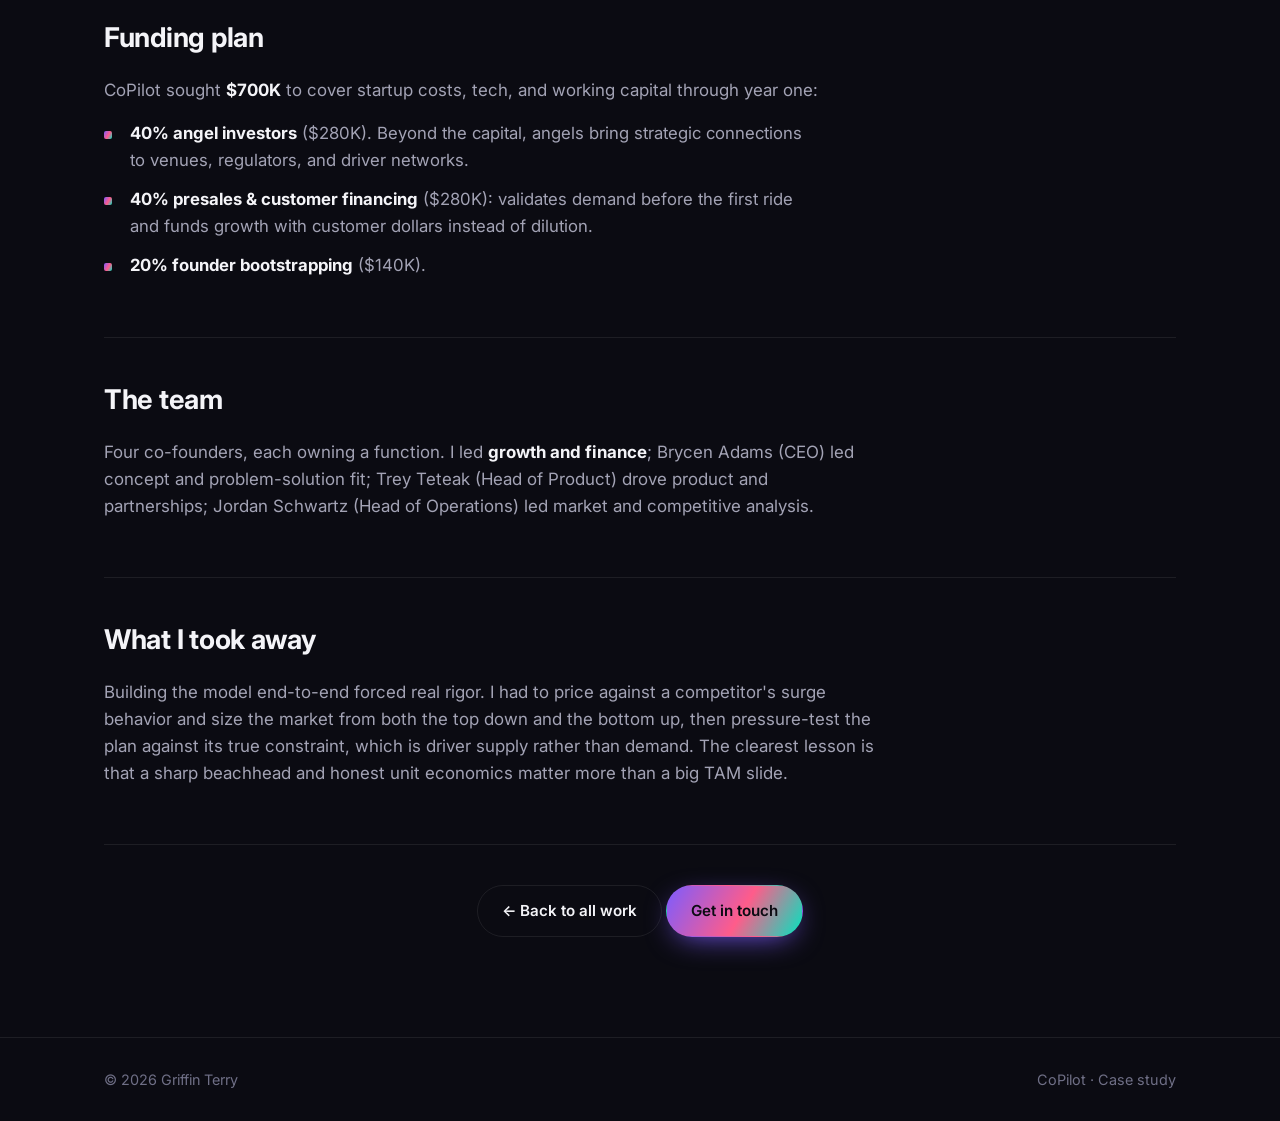
==== commit 6aec796c: "Remove team photo placeholder from Copilot page Co-Authored-By: Claude Opus 4.8 <noreply@anthropic.c" ====
--- a/projects/copilot.html
+++ b/projects/copilot.html
@@ -196,9 +196,6 @@
         <section class="case-section reveal">
           <h2>The team</h2>
           <p>Four co-founders, each owning a function. I led <strong>growth and finance</strong>; Brycen Adams (CEO) led concept and problem-solution fit; Trey Teteak (Head of Product) drove product and partnerships; Jordan Schwartz (Head of Operations) led market and competitive analysis.</p>
-          <div class="placeholder">
-            <b>Optional:</b> I have your team photo, so say the word and I'll add it here (or swap in a different one).
-          </div>
         </section>
 
         <!-- Takeaways -->
--- a/styles.css
+++ b/styles.css
@@ -31,7 +31,12 @@
 
 * { box-sizing: border-box; margin: 0; padding: 0; }
 
-html { scroll-behavior: smooth; }
+html {
+  scroll-behavior: smooth;
+  scroll-padding-top: 84px; /* keep section tops clear of the sticky nav */
+  overflow-x: hidden;
+  -webkit-text-size-adjust: 100%; /* stop iOS auto-inflating text in landscape */
+}
 
 body {
   font-family: var(--font);
@@ -41,6 +46,8 @@
   -webkit-font-smoothing: antialiased;
   overflow-x: hidden;
 }
+
+img { max-width: 100%; }
 
 /* Ambient background glows */
 body::before,
@@ -307,10 +314,30 @@
 .stat b { display: block; font-size: 2rem; font-weight: 800; letter-spacing: -0.02em; background: var(--grad); -webkit-background-clip: text; background-clip: text; color: transparent; }
 .stat span { color: var(--muted); font-size: 0.92rem; }
 
-/* Screenshot gallery */
-.shots { display: grid; grid-template-columns: repeat(2, 1fr); gap: 18px; margin: 10px 0; }
+/* Screenshot gallery — masonry flow so cards size to their content
+   instead of stretching to align into a rigid grid */
+.demo-video {
+  margin: 10px 0 24px;
+  border: 1px solid var(--line);
+  background: var(--card);
+  border-radius: var(--radius-sm);
+  overflow: hidden;
+}
+.demo-video video {
+  width: 100%; height: auto; display: block;
+  border-bottom: 1px solid var(--line);
+  background: #000;
+}
+.demo-video figcaption {
+  padding: 14px 16px;
+  color: var(--muted);
+  font-size: 0.88rem;
+  line-height: 1.5;
+}
+.shots { column-count: 2; column-gap: 18px; margin: 10px 0; }
 .shot {
-  margin: 0;
+  break-inside: avoid;
+  margin: 0 0 18px;
   border: 1px solid var(--line);
   background: var(--card);
   border-radius: var(--radius-sm);
@@ -388,7 +415,7 @@
   .about { grid-template-columns: 1fr; gap: 32px; }
   .projects-grid { grid-template-columns: 1fr; }
   .stats { grid-template-columns: 1fr; }
-  .shots { grid-template-columns: 1fr; }
+  .shots { column-count: 1; }
   .nav__links { display: none; }
   .nav__toggle { display: block; }
   .nav__links.open {
@@ -397,6 +424,36 @@
   }
 }
 
+/* Phones: tighten spacing, enlarge tap targets, scale hero/case type down */
+@media (max-width: 560px) {
+  .container { padding: 0 18px; }
+
+  .hero { padding: 60px 0 48px; }
+  .hero h1 { font-size: clamp(2.1rem, 9vw, 2.6rem); max-width: 100%; }
+  .hero p.lead { max-width: 100%; }
+  .hero__actions { gap: 10px; }
+  .hero__actions .btn { width: 100%; justify-content: center; }
+
+  .section { padding: 56px 0; }
+  .section__head { margin-bottom: 30px; }
+
+  .about__card { padding: 22px; }
+  .headshot { max-width: 220px; margin-left: auto; margin-right: auto; }
+
+  .case-hero { padding: 36px 0 28px; }
+  .case-logo { max-width: 200px; }
+  .case-meta { gap: 18px 26px; margin-top: 26px; padding-top: 22px; }
+  .case-section { padding: 30px 0; }
+  .case-section h2 { font-size: 1.45rem; }
+  .case-section p,
+  .case-section ul li { font-size: 1rem; }
+
+  .contact { padding: 64px 0; }
+  .contact__links .btn { width: 100%; justify-content: center; }
+
+  .footer__inner { flex-direction: column; gap: 6px; }
+}
+
 @media (prefers-reduced-motion: reduce) {
   .reveal { opacity: 1; transform: none; transition: none; }
   html { scroll-behavior: auto; }
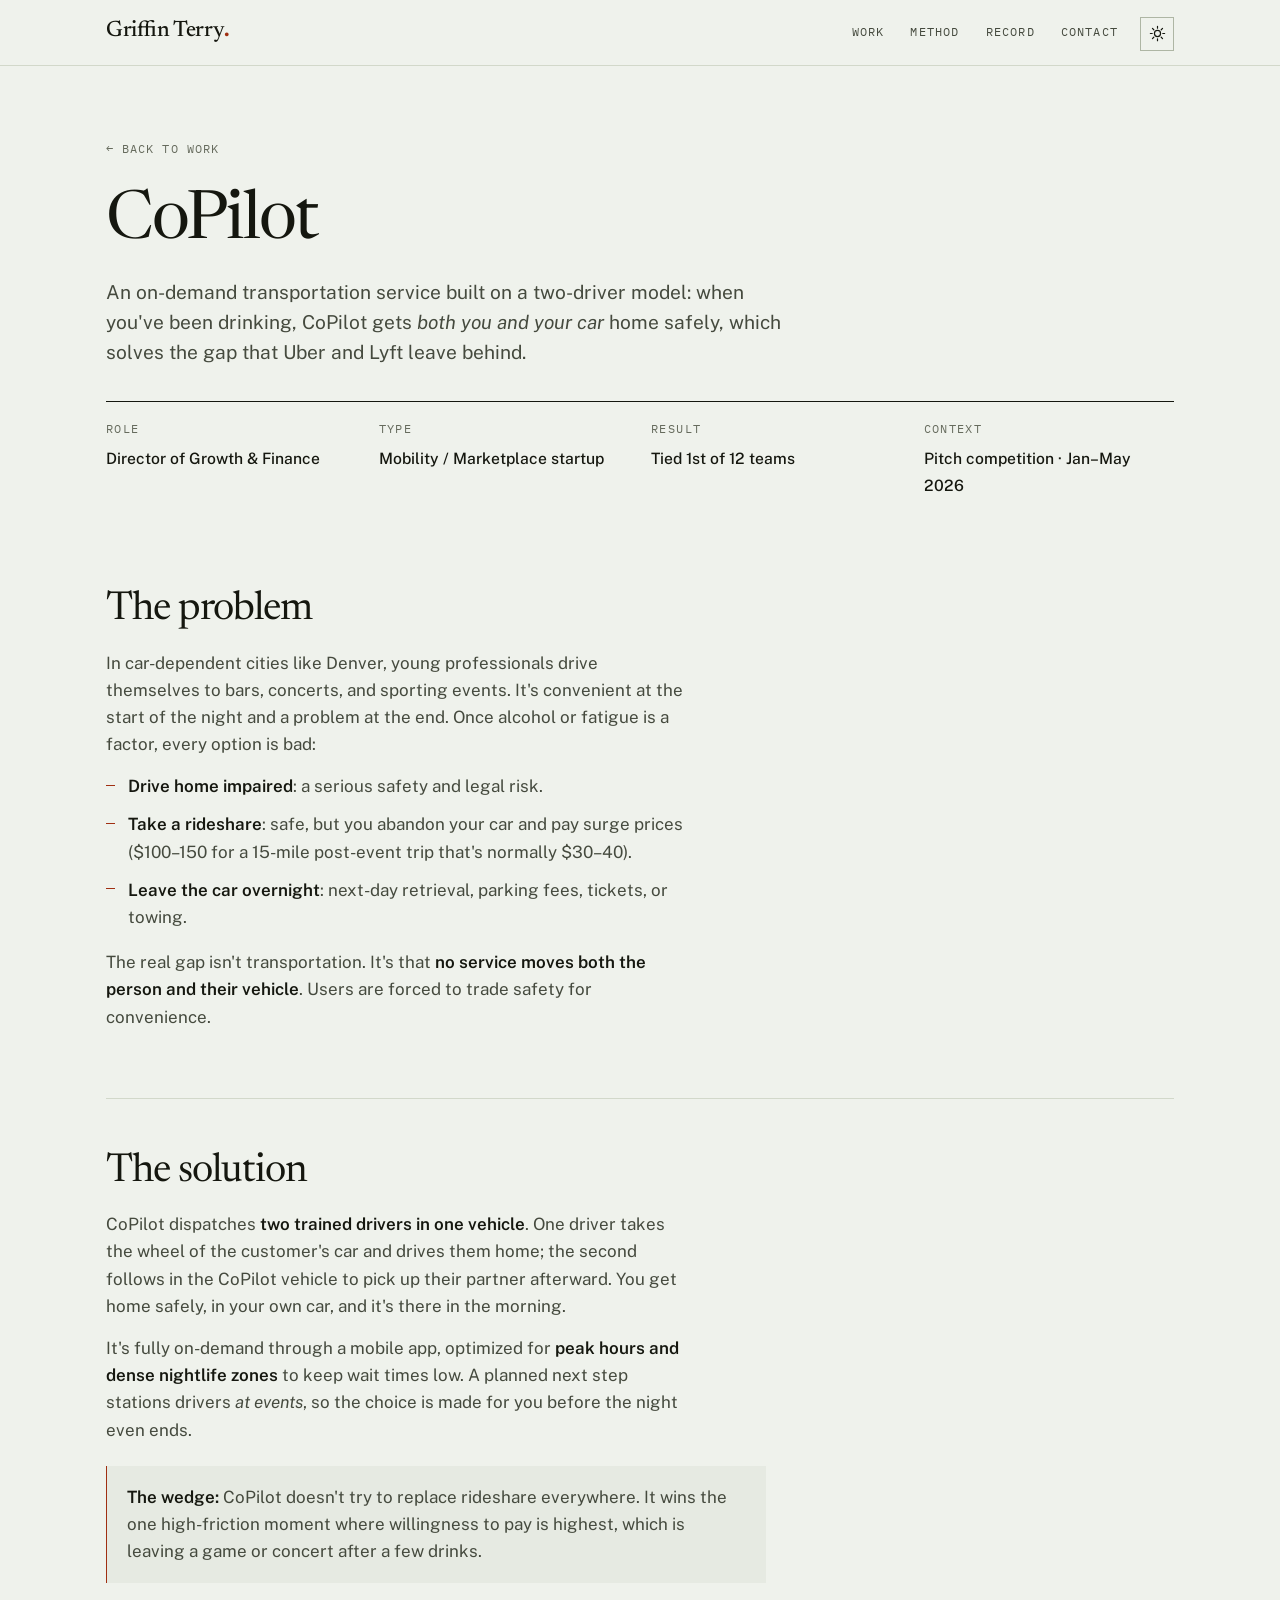
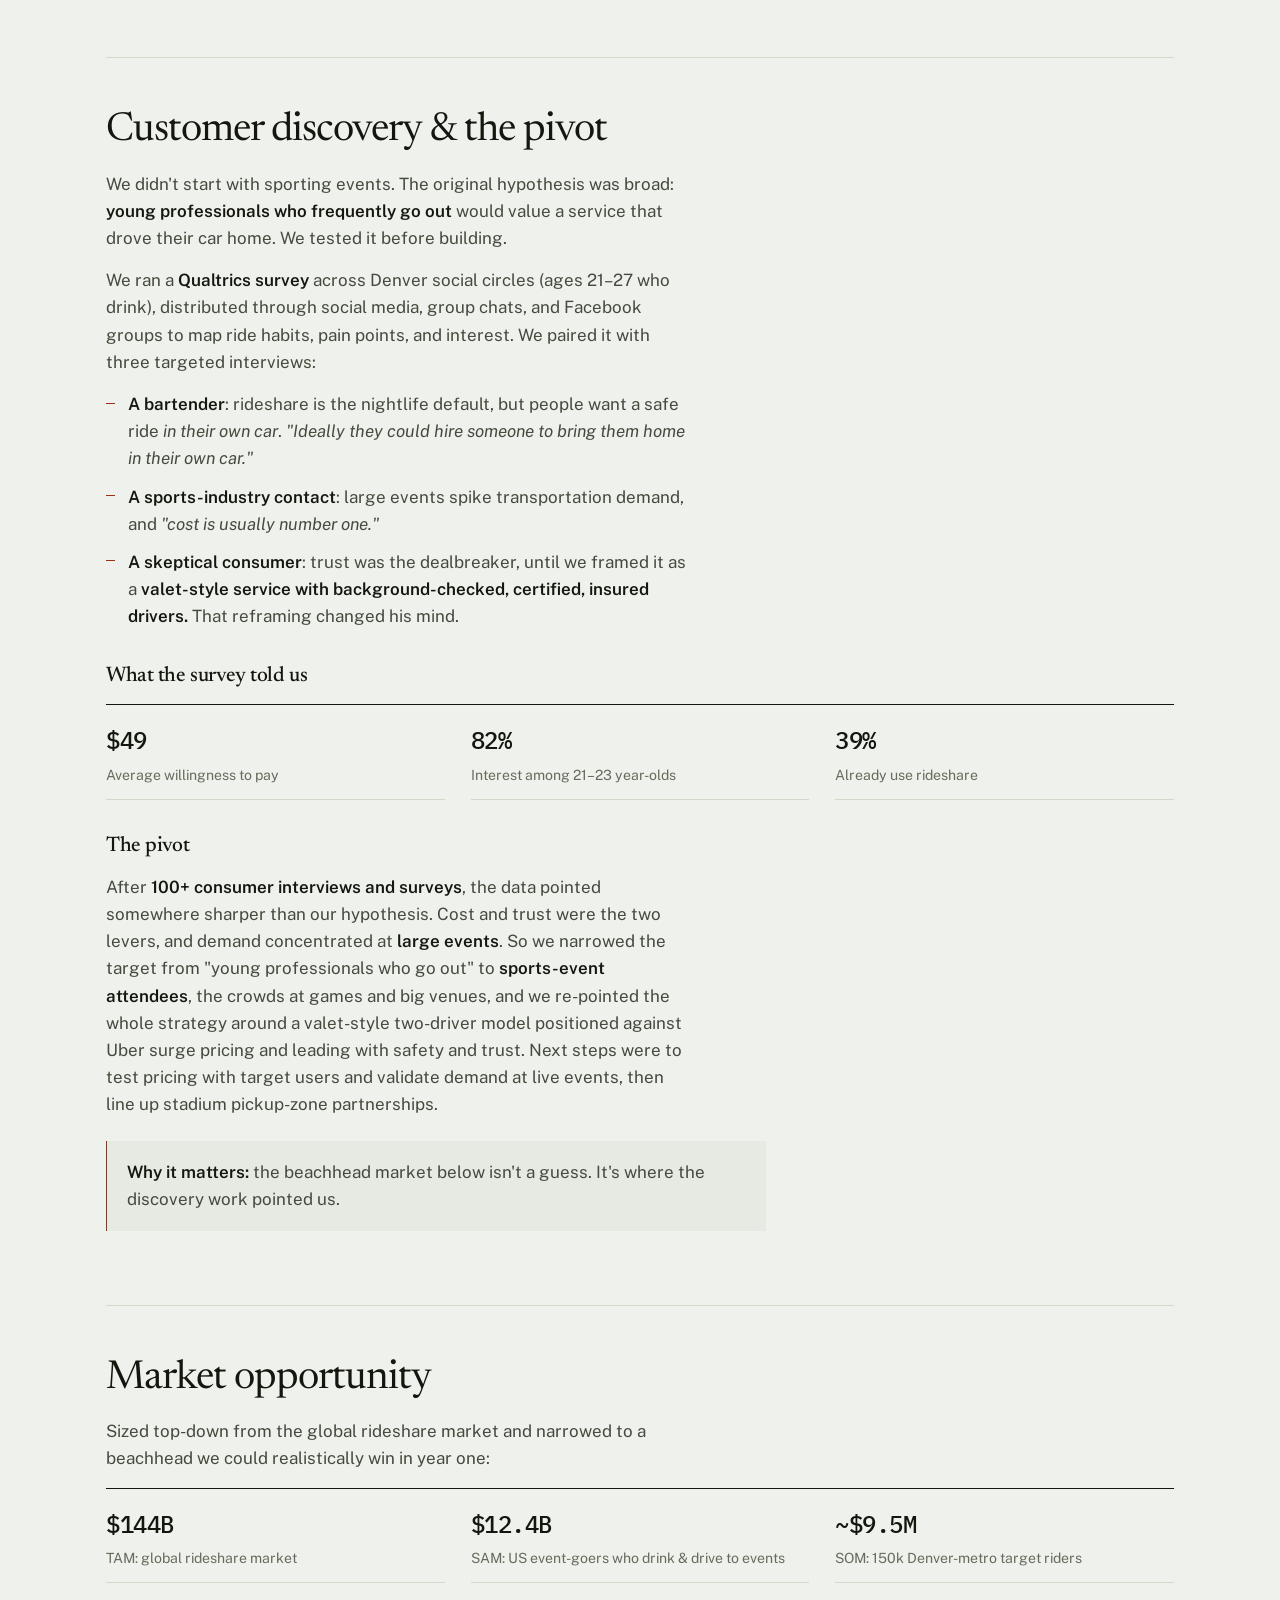
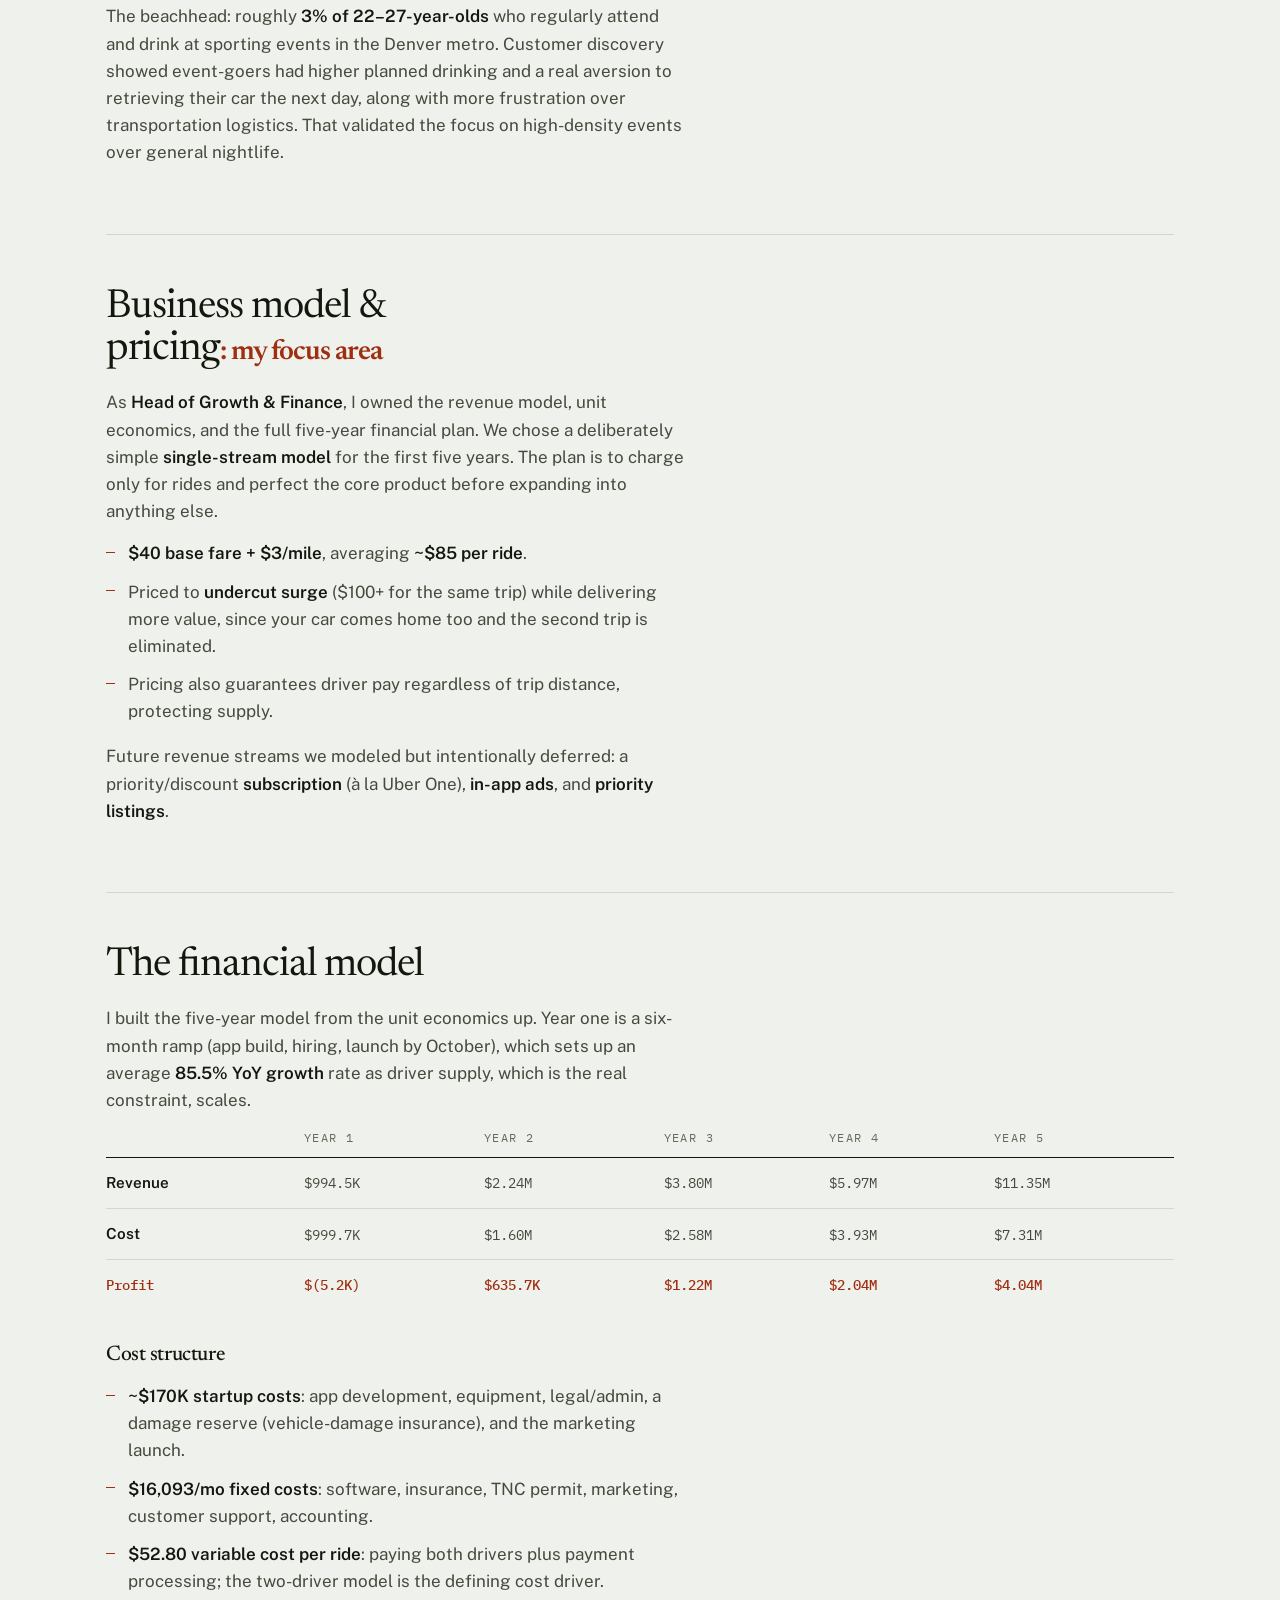
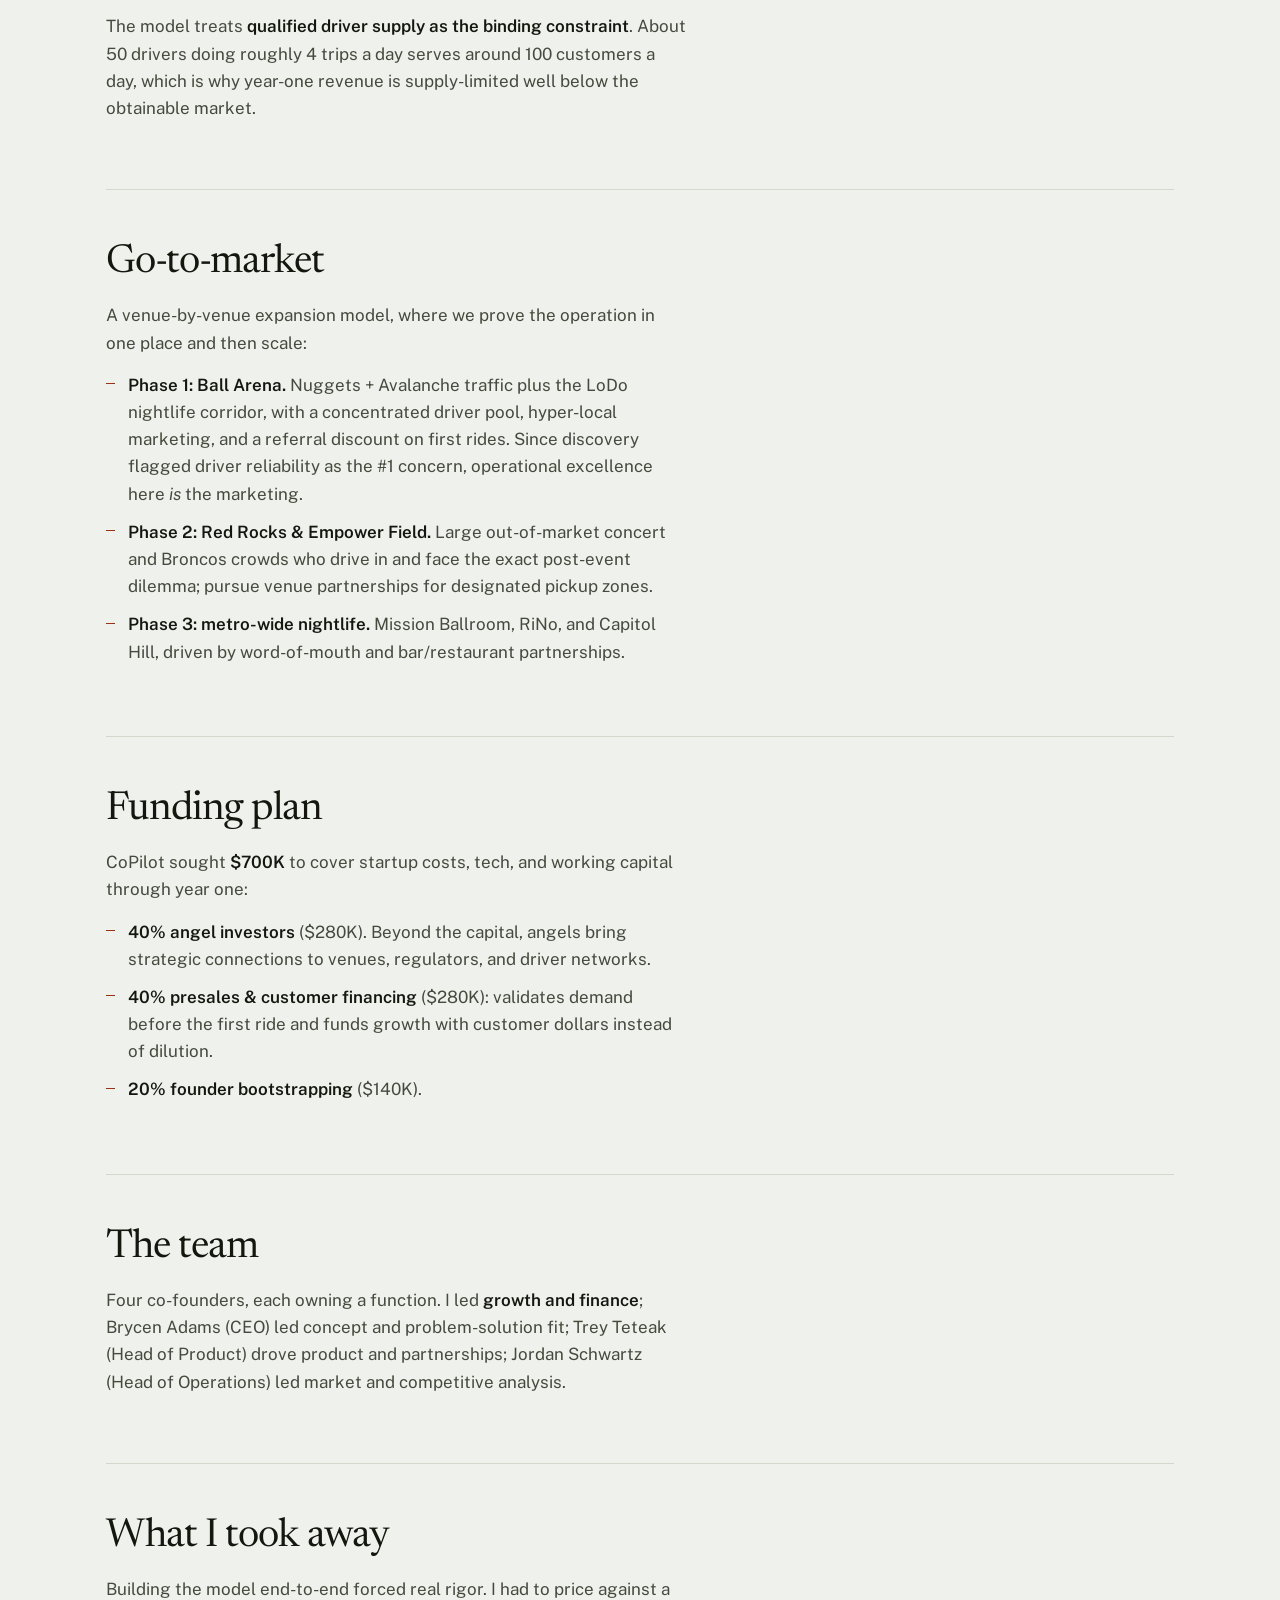
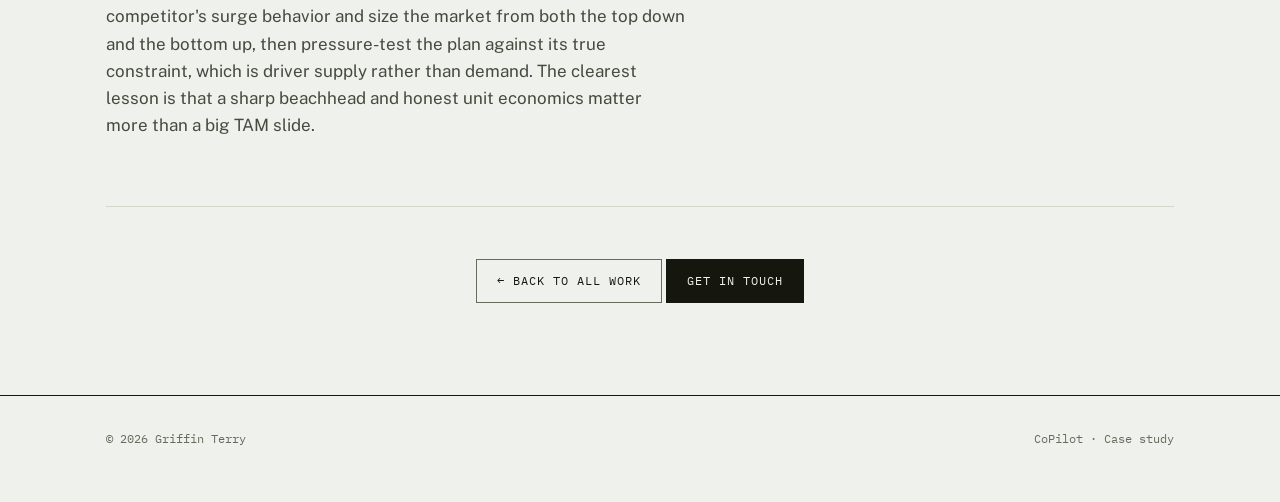
==== commit 1098b0fb: "Roll the record system across all three case studies next4, Hirely and CoPilot now share the homepag" ====
--- a/projects/copilot.html
+++ b/projects/copilot.html
@@ -7,21 +7,41 @@
   <meta name="description" content="CoPilot: an on-demand two-driver rideshare that gets you and your car home safely. Case study by Griffin Terry, Head of Growth & Finance." />
   <link rel="preconnect" href="https://fonts.googleapis.com" />
   <link rel="preconnect" href="https://fonts.gstatic.com" crossorigin />
-  <link href="https://fonts.googleapis.com/css2?family=Inter:wght@400;500;600;700;800&display=swap" rel="stylesheet" />
-  <link rel="stylesheet" href="../styles.css" />
+  <link href="https://fonts.googleapis.com/css2?family=Newsreader:ital,opsz,wght@0,6..72,300..700;1,6..72,400..600&family=Public+Sans:ital,wght@0,400..700;1,400&family=IBM+Plex+Mono:wght@400;500;600&display=swap" rel="stylesheet" />
+  <link rel="stylesheet" href="../record.css" />
+<script>
+  // Applied before paint: a stored choice wins, otherwise the OS decides.
+  try {
+    var t = localStorage.getItem('theme');
+    if (t === 'dark' || t === 'light') document.documentElement.setAttribute('data-theme', t);
+  } catch (e) {}
+</script>
 </head>
 <body>
   <!-- Nav -->
-  <header class="nav">
-    <div class="container nav__inner">
-      <a href="../index.html" class="brand">Griffin<span>.</span>Terry</a>
-      <nav class="nav__links">
-        <a href="../index.html#about">About</a>
-        <a href="../index.html#work">Work</a>
-        <a href="../index.html#contact">Contact</a>
-        <a href="../index.html#contact" class="nav__cta">Get in touch</a>
-      </nav>
-      <button class="nav__toggle" aria-label="Menu">☰</button>
+  <header class="masthead">
+    <div class="masthead__in">
+      <a class="wordmark" href="../index.html">Griffin Terry<i>.</i></a>
+      <div class="masthead__right">
+        <nav>
+          <a href="../index.html#work">Work</a>
+          <a href="../index.html#method">Method</a>
+          <a href="../index.html#record">Record</a>
+          <a href="../index.html#contact">Contact</a>
+        </nav>
+        <button class="themetoggle" type="button" aria-label="Switch to dark theme">
+          <svg class="i-sun" viewBox="0 0 20 20" fill="none" stroke="currentColor" stroke-width="1.4" stroke-linecap="round" aria-hidden="true">
+            <circle cx="10" cy="10" r="3.6"/>
+            <path d="M10 1.6v2.2M10 16.2v2.2M18.4 10h-2.2M3.8 10H1.6M15.94 4.06l-1.56 1.56M5.62 14.38l-1.56 1.56M15.94 15.94l-1.56-1.56M5.62 5.62L4.06 4.06"/>
+          </svg>
+          <svg class="i-moon" viewBox="0 0 20 20" fill="none" stroke="currentColor" stroke-width="1.4" stroke-linecap="round" stroke-linejoin="round" aria-hidden="true">
+            <path d="M16.5 11.75A7 7 0 0 1 8.25 3.5a7 7 0 1 0 8.25 8.25Z"/>
+          </svg>
+        </button>
+        <button class="navtoggle" aria-label="Menu" aria-expanded="false">
+          <svg width="22" height="22" viewBox="0 0 22 22" fill="none" stroke="currentColor" stroke-width="1.4" aria-hidden="true"><path d="M3 6.5h16M3 11h16M3 15.5h16"/></svg>
+        </button>
+      </div>
     </div>
   </header>
 
@@ -30,9 +50,9 @@
     <section class="case-hero">
       <div class="container">
         <a href="../index.html#work" class="backlink">← Back to work</a>
-        <h1 class="reveal">CoPilot</h1>
-        <p class="lead reveal">An on-demand transportation service built on a two-driver model: when you've been drinking, CoPilot gets <em>both you and your car</em> home safely, which solves the gap that Uber and Lyft leave behind.</p>
-        <div class="case-meta reveal">
+        <h1>CoPilot</h1>
+        <p class="lead">An on-demand transportation service built on a two-driver model: when you've been drinking, CoPilot gets <em>both you and your car</em> home safely, which solves the gap that Uber and Lyft leave behind.</p>
+        <div class="case-meta">
           <div><span>Role</span><b>Director of Growth &amp; Finance</b></div>
           <div><span>Type</span><b>Mobility / Marketplace startup</b></div>
           <div><span>Result</span><b>Tied 1st of 12 teams</b></div>
@@ -45,7 +65,7 @@
       <div class="container">
 
         <!-- Problem -->
-        <section class="case-section reveal">
+        <section class="case-section">
           <h2>The problem</h2>
           <p>In car-dependent cities like Denver, young professionals drive themselves to bars, concerts, and sporting events. It's convenient at the start of the night and a problem at the end. Once alcohol or fatigue is a factor, every option is bad:</p>
           <ul>
@@ -57,7 +77,7 @@
         </section>
 
         <!-- Solution -->
-        <section class="case-section reveal">
+        <section class="case-section">
           <h2>The solution</h2>
           <p>CoPilot dispatches <strong>two trained drivers in one vehicle</strong>. One driver takes the wheel of the customer's car and drives them home; the second follows in the CoPilot vehicle to pick up their partner afterward. You get home safely, in your own car, and it's there in the morning.</p>
           <p>It's fully on-demand through a mobile app, optimized for <strong>peak hours and dense nightlife zones</strong> to keep wait times low. A planned next step stations drivers <em>at events</em>, so the choice is made for you before the night even ends.</p>
@@ -67,7 +87,7 @@
         </section>
 
         <!-- Customer discovery -->
-        <section class="case-section reveal">
+        <section class="case-section">
           <h2>Customer discovery &amp; the pivot</h2>
           <p>We didn't start with sporting events. The original hypothesis was broad: <strong>young professionals who frequently go out</strong> would value a service that drove their car home. We tested it before building.</p>
           <p>We ran a <strong>Qualtrics survey</strong> across Denver social circles (ages 21–27 who drink), distributed through social media, group chats, and Facebook groups to map ride habits, pain points, and interest. We paired it with three targeted interviews:</p>
@@ -92,7 +112,7 @@
         </section>
 
         <!-- Market -->
-        <section class="case-section reveal">
+        <section class="case-section">
           <h2>Market opportunity</h2>
           <p>Sized top-down from the global rideshare market and narrowed to a beachhead we could realistically win in year one:</p>
           <div class="stats">
@@ -104,8 +124,8 @@
         </section>
 
         <!-- Business model: my area -->
-        <section class="case-section reveal">
-          <h2>Business model &amp; pricing<span style="color:var(--accent-2);font-size:0.7em;font-weight:600;">: my focus area</span></h2>
+        <section class="case-section">
+          <h2>Business model &amp; pricing<span style="color:var(--mark);font-size:0.7em;font-weight:600;">: my focus area</span></h2>
           <p>As <strong>Head of Growth &amp; Finance</strong>, I owned the revenue model, unit economics, and the full five-year financial plan. We chose a deliberately simple <strong>single-stream model</strong> for the first five years. The plan is to charge only for rides and perfect the core product before expanding into anything else.</p>
           <ul>
             <li><strong>$40 base fare + $3/mile</strong>, averaging <strong>~$85 per ride</strong>.</li>
@@ -116,46 +136,46 @@
         </section>
 
         <!-- Financials -->
-        <section class="case-section reveal">
+        <section class="case-section">
           <h2>The financial model</h2>
           <p>I built the five-year model from the unit economics up. Year one is a six-month ramp (app build, hiring, launch by October), which sets up an average <strong>85.5% YoY growth</strong> rate as driver supply, which is the real constraint, scales.</p>
 
-          <div style="overflow-x:auto;margin:6px 0 18px">
-            <table style="width:100%;border-collapse:collapse;min-width:560px;font-size:0.97rem">
+          <div class="tablewrap">
+            <table class="figures">
               <thead>
-                <tr style="text-align:left;color:var(--muted-2);font-size:0.8rem;text-transform:uppercase;letter-spacing:0.06em">
-                  <th style="padding:10px 12px;border-bottom:1px solid var(--line)"></th>
-                  <th style="padding:10px 12px;border-bottom:1px solid var(--line)">Year 1</th>
-                  <th style="padding:10px 12px;border-bottom:1px solid var(--line)">Year 2</th>
-                  <th style="padding:10px 12px;border-bottom:1px solid var(--line)">Year 3</th>
-                  <th style="padding:10px 12px;border-bottom:1px solid var(--line)">Year 4</th>
-                  <th style="padding:10px 12px;border-bottom:1px solid var(--line)">Year 5</th>
+                <tr>
+                  <th></th>
+                  <th>Year 1</th>
+                  <th>Year 2</th>
+                  <th>Year 3</th>
+                  <th>Year 4</th>
+                  <th>Year 5</th>
                 </tr>
               </thead>
-              <tbody style="color:var(--muted)">
-                <tr>
-                  <td style="padding:10px 12px;border-bottom:1px solid var(--line);color:var(--text);font-weight:600">Revenue</td>
-                  <td style="padding:10px 12px;border-bottom:1px solid var(--line)">$994.5K</td>
-                  <td style="padding:10px 12px;border-bottom:1px solid var(--line)">$2.24M</td>
-                  <td style="padding:10px 12px;border-bottom:1px solid var(--line)">$3.80M</td>
-                  <td style="padding:10px 12px;border-bottom:1px solid var(--line)">$5.97M</td>
-                  <td style="padding:10px 12px;border-bottom:1px solid var(--line)">$11.35M</td>
-                </tr>
-                <tr>
-                  <td style="padding:10px 12px;border-bottom:1px solid var(--line);color:var(--text);font-weight:600">Cost</td>
-                  <td style="padding:10px 12px;border-bottom:1px solid var(--line)">$999.7K</td>
-                  <td style="padding:10px 12px;border-bottom:1px solid var(--line)">$1.60M</td>
-                  <td style="padding:10px 12px;border-bottom:1px solid var(--line)">$2.58M</td>
-                  <td style="padding:10px 12px;border-bottom:1px solid var(--line)">$3.93M</td>
-                  <td style="padding:10px 12px;border-bottom:1px solid var(--line)">$7.31M</td>
-                </tr>
-                <tr>
-                  <td style="padding:10px 12px;color:var(--accent-2);font-weight:700">Profit</td>
-                  <td style="padding:10px 12px;color:var(--accent-2);font-weight:700">$(5.2K)</td>
-                  <td style="padding:10px 12px;color:var(--accent-2);font-weight:700">$635.7K</td>
-                  <td style="padding:10px 12px;color:var(--accent-2);font-weight:700">$1.22M</td>
-                  <td style="padding:10px 12px;color:var(--accent-2);font-weight:700">$2.04M</td>
-                  <td style="padding:10px 12px;color:var(--accent-2);font-weight:700">$4.04M</td>
+              <tbody>
+                <tr>
+                  <td class="rowlabel">Revenue</td>
+                  <td>$994.5K</td>
+                  <td>$2.24M</td>
+                  <td>$3.80M</td>
+                  <td>$5.97M</td>
+                  <td>$11.35M</td>
+                </tr>
+                <tr>
+                  <td class="rowlabel">Cost</td>
+                  <td>$999.7K</td>
+                  <td>$1.60M</td>
+                  <td>$2.58M</td>
+                  <td>$3.93M</td>
+                  <td>$7.31M</td>
+                </tr>
+                <tr>
+                  <td class="profit">Profit</td>
+                  <td class="profit">$(5.2K)</td>
+                  <td class="profit">$635.7K</td>
+                  <td class="profit">$1.22M</td>
+                  <td class="profit">$2.04M</td>
+                  <td class="profit">$4.04M</td>
                 </tr>
               </tbody>
             </table>
@@ -171,7 +191,7 @@
         </section>
 
         <!-- GTM -->
-        <section class="case-section reveal">
+        <section class="case-section">
           <h2>Go-to-market</h2>
           <p>A venue-by-venue expansion model, where we prove the operation in one place and then scale:</p>
           <ul>
@@ -182,7 +202,7 @@
         </section>
 
         <!-- Funding -->
-        <section class="case-section reveal">
+        <section class="case-section">
           <h2>Funding plan</h2>
           <p>CoPilot sought <strong>$700K</strong> to cover startup costs, tech, and working capital through year one:</p>
           <ul>
@@ -193,18 +213,18 @@
         </section>
 
         <!-- Team -->
-        <section class="case-section reveal">
+        <section class="case-section">
           <h2>The team</h2>
           <p>Four co-founders, each owning a function. I led <strong>growth and finance</strong>; Brycen Adams (CEO) led concept and problem-solution fit; Trey Teteak (Head of Product) drove product and partnerships; Jordan Schwartz (Head of Operations) led market and competitive analysis.</p>
         </section>
 
         <!-- Takeaways -->
-        <section class="case-section reveal">
+        <section class="case-section">
           <h2>What I took away</h2>
           <p>Building the model end-to-end forced real rigor. I had to price against a competitor's surge behavior and size the market from both the top down and the bottom up, then pressure-test the plan against its true constraint, which is driver supply rather than demand. The clearest lesson is that a sharp beachhead and honest unit economics matter more than a big TAM slide.</p>
         </section>
 
-        <section class="case-section reveal" style="text-align:center">
+        <section class="case-section" style="text-align:center">
           <a href="../index.html#work" class="btn btn--ghost">← Back to all work</a>
           <a href="../index.html#contact" class="btn btn--primary">Get in touch</a>
         </section>
@@ -213,8 +233,8 @@
     </div>
   </main>
 
-  <footer class="footer">
-    <div class="container footer__inner">
+  <footer class="colophon">
+    <div class="wrap colophon__in">
       <span>© 2026 Griffin Terry</span>
       <span>CoPilot · Case study</span>
     </div>
--- a/record.css
+++ b/record.css
@@ -0,0 +1,592 @@
+/* ==========================================================================
+   Griffin Terry — "The working record"
+   A portfolio built like a dated engineering log: every claim sits beside the
+   artifact that proves it, and the corrections stay visible.
+   ========================================================================== */
+
+:root {
+  /* Ledger paper — the pale green-bar stock of a working record, not warm cream */
+  --paper:      #EFF2EC;
+  --paper-2:    #E6EAE2;
+  --paper-3:    #DCE1D7;
+
+  /* Ink */
+  --ink:        #15170F;
+  --ink-2:      #454A3E;
+  --ink-3:      #666B5D;
+
+  /* Rules */
+  --rule:       #D2D8CA;
+  --rule-firm:  #AEB6A4;
+
+  /* One accent: the correction mark */
+  --mark:       #A02F12;
+  --mark-wash:  #EFE2DC;
+
+  --sans:   "Public Sans", ui-sans-serif, system-ui, -apple-system, "Segoe UI", sans-serif;
+  --serif:  "Newsreader", ui-serif, Georgia, "Times New Roman", serif;
+  --mono:   "IBM Plex Mono", ui-monospace, SFMono-Regular, Menlo, monospace;
+
+  --measure: 60ch;
+  --gutter: clamp(20px, 5vw, 56px);
+  --maxw: 1180px;
+
+  color-scheme: light;
+}
+
+/* ---------- Night shift ----------
+   Not an inversion: the same record, read under a lamp. The green cast of the
+   ledger stock survives in the ground, and the correction mark lifts so it
+   still reads as pen on the page. */
+@media (prefers-color-scheme: dark) {
+  :root:not([data-theme="light"]) {
+    --paper:      #13160F;
+    --paper-2:    #1A1E16;
+    --paper-3:    #232820;
+    --ink:        #E8EBE3;
+    --ink-2:      #B3B8AB;
+    --ink-3:      #8A9081;
+    --rule:       #2C3228;
+    --rule-firm:  #5C6354;
+    --mark:       #E2673E;
+    --mark-wash:  #2A1D17;
+
+    color-scheme: dark;
+  }
+}
+:root[data-theme="dark"] {
+  --paper:      #13160F;
+  --paper-2:    #1A1E16;
+  --paper-3:    #232820;
+  --ink:        #E8EBE3;
+  --ink-2:      #B3B8AB;
+  --ink-3:      #8A9081;
+  --rule:       #2C3228;
+  --rule-firm:  #5C6354;
+  --mark:       #E2673E;
+  --mark-wash:  #2A1D17;
+
+  color-scheme: dark;
+}
+
+*, *::before, *::after { box-sizing: border-box; }
+
+html {
+  -webkit-text-size-adjust: 100%;
+  scroll-behavior: smooth;
+  /* Browser surfaces belong to the design system too */
+  scrollbar-color: var(--rule-firm) var(--paper);
+  scrollbar-width: thin;
+}
+body {
+  margin: 0;
+  background: var(--paper);
+  color: var(--ink);
+  font-family: var(--sans);
+  font-size: 17px;
+  line-height: 1.6;
+  font-feature-settings: "kern" 1, "liga" 1;
+  -webkit-font-smoothing: antialiased;
+}
+
+::selection { background: var(--mark); color: var(--paper); }
+:focus-visible {
+  outline: 2px solid var(--mark);
+  outline-offset: 3px;
+  border-radius: 1px;
+}
+::-webkit-scrollbar { width: 11px; height: 11px; }
+::-webkit-scrollbar-track { background: var(--paper); }
+::-webkit-scrollbar-thumb { background: var(--rule-firm); border: 3px solid var(--paper); border-radius: 99px; }
+::-webkit-scrollbar-thumb:hover { background: var(--ink-3); }
+
+a { color: inherit; text-decoration-color: var(--rule-firm); text-underline-offset: 0.18em; text-decoration-thickness: 1px; }
+a:hover { text-decoration-color: var(--mark); }
+img, video { max-width: 100%; display: block; }
+
+h1, h2, h3, h4 { margin: 0; font-weight: 400; }
+p { margin: 0; }
+ul, ol { margin: 0; padding: 0; }
+
+/* Numerals read as data everywhere */
+.num, table, .ledger, .meta, .mono { font-variant-numeric: tabular-nums; }
+
+.wrap { max-width: var(--maxw); margin: 0 auto; padding: 0 var(--gutter); }
+
+/* ---------- Masthead ---------- */
+
+.masthead {
+  position: sticky; top: 0; z-index: 50;
+  background: var(--paper);
+  border-bottom: 1px solid var(--rule);
+}
+.masthead__in {
+  max-width: var(--maxw); margin: 0 auto; padding: 14px var(--gutter);
+  display: flex; align-items: baseline; justify-content: space-between; gap: 24px;
+}
+.wordmark {
+  font-family: var(--serif); font-size: 1.4rem; font-weight: 500; letter-spacing: -0.015em;
+  text-decoration: none; white-space: nowrap;
+}
+.wordmark i { font-style: normal; font-weight: 700; color: var(--mark); }
+.masthead nav { display: flex; gap: 26px; align-items: baseline; }
+.masthead nav a {
+  font-family: var(--mono); font-size: 0.74rem; letter-spacing: 0.1em;
+  text-transform: uppercase; color: var(--ink-2); text-decoration: none;
+  padding-bottom: 2px; border-bottom: 1px solid transparent;
+  transition: color .18s, border-color .18s;
+}
+.masthead nav a:hover { color: var(--ink); border-bottom-color: var(--mark); }
+.navtoggle { display: none; background: none; border: 0; padding: 6px; cursor: pointer; color: var(--ink); }
+.navtoggle svg { display: block; }
+
+/* ---------- Shared typography ---------- */
+
+.display {
+  font-family: var(--serif);
+  font-weight: 400;
+  font-optical-sizing: auto;
+  letter-spacing: -0.025em;
+  line-height: 1.02;
+  text-wrap: balance;
+}
+.lede {
+  font-size: clamp(1.05rem, 1.7vw, 1.22rem);
+  line-height: 1.55;
+  color: var(--ink-2);
+  max-width: 62ch;
+}
+.label {
+  font-family: var(--mono); font-size: 0.72rem; letter-spacing: 0.13em;
+  text-transform: uppercase; color: var(--ink-3);
+}
+.prose { max-width: var(--measure); }
+.prose p + p { margin-top: 1.05em; }
+.prose strong { font-weight: 600; }
+
+/* ---------- Hero ---------- */
+
+.hero { padding: clamp(56px, 9vw, 104px) 0 clamp(40px, 5vw, 64px); }
+.hero h1 {
+  font-family: var(--serif);
+  font-size: clamp(2.5rem, 6.2vw, 4.6rem);
+  letter-spacing: -0.03em; line-height: 0.98;
+  max-width: 17ch; text-wrap: balance;
+}
+.hero h1 em { font-style: italic; color: var(--mark); }
+.hero .lede { margin-top: 26px; }
+.hero__acts { margin-top: 34px; display: flex; gap: 12px; flex-wrap: wrap; }
+
+.btn {
+  font-family: var(--mono); font-size: 0.76rem; letter-spacing: 0.08em; text-transform: uppercase;
+  padding: 11px 20px; text-decoration: none; border: 1px solid var(--ink);
+  display: inline-flex; align-items: center; gap: 9px;
+  transition: background .18s, color .18s, border-color .18s, transform .18s;
+}
+.btn--solid { background: var(--ink); color: var(--paper); }
+.btn--solid:hover { background: var(--mark); border-color: var(--mark); transform: translateY(-1px); }
+.btn--line { background: transparent; color: var(--ink); border-color: var(--ink-3); }
+.btn--line:hover { border-color: var(--ink); transform: translateY(-1px); }
+
+/* The authored moment: an erratum, struck and corrected */
+.erratum {
+  margin-top: clamp(40px, 6vw, 60px);
+  border-top: 1px solid var(--ink);
+  border-bottom: 1px solid var(--rule);
+  padding: 20px 0 22px;
+  max-width: 62ch;
+}
+.erratum__h {
+  display: flex; align-items: center; gap: 10px; margin-bottom: 12px;
+}
+.erratum__h span { font-family: var(--mono); font-size: 0.72rem; letter-spacing: 0.15em; text-transform: uppercase; color: var(--mark); }
+.erratum__h hr { flex: 1; border: 0; border-top: 1px solid var(--rule); margin: 0; }
+.erratum p { font-size: 1.02rem; color: var(--ink-2); }
+.erratum .fix { font-family: var(--mono); font-size: 0.97rem; margin-top: 12px; color: var(--ink); font-variant-numeric: tabular-nums; }
+.erratum .was {
+  position: relative; color: var(--ink-3); margin-right: 6px;
+  text-decoration: line-through; text-decoration-color: var(--mark); text-decoration-thickness: 1.5px;
+}
+.erratum .arrow { color: var(--ink-3); margin: 0 8px; }
+.erratum .now { color: var(--mark); font-weight: 600; }
+
+/* ---------- Section frame ---------- */
+
+.band { padding: clamp(56px, 8vw, 92px) 0; border-top: 1px solid var(--rule); }
+.band__head { margin-bottom: clamp(30px, 4vw, 48px); }
+.band__head h2 {
+  font-family: var(--serif); font-size: clamp(1.9rem, 4vw, 3rem);
+  letter-spacing: -0.025em; line-height: 1.04; max-width: 20ch; text-wrap: balance;
+}
+.band__head p { margin-top: 14px; color: var(--ink-2); max-width: 60ch; }
+
+/* ---------- Ledger table ---------- */
+
+.ledger { width: 100%; border-collapse: collapse; }
+.ledger caption { text-align: left; padding-bottom: 12px; }
+.ledger th {
+  text-align: left; font-family: var(--mono); font-size: 0.72rem; letter-spacing: 0.13em;
+  text-transform: uppercase; color: var(--ink-3); font-weight: 400;
+  padding: 0 16px 9px 0; border-bottom: 1px solid var(--ink);
+}
+.ledger td { padding: 15px 16px 15px 0; border-bottom: 1px solid var(--rule); vertical-align: baseline; }
+.ledger tr:last-child td { border-bottom: 1px solid var(--rule-firm); }
+.ledger .fig {
+  font-family: var(--mono); font-size: 1.22rem; font-weight: 500; white-space: nowrap;
+  letter-spacing: -0.02em;
+}
+.ledger .what { color: var(--ink); }
+.ledger .src { font-family: var(--mono); font-size: 0.78rem; color: var(--ink-3); }
+
+/* ---------- Work entries (deliberate scale mismatch) ---------- */
+
+.entry { display: block; text-decoration: none; color: inherit; border-top: 1px solid var(--rule); padding: 34px 0; }
+.entry:first-of-type { border-top: 1px solid var(--ink); }
+.entry__top { display: flex; align-items: baseline; justify-content: space-between; gap: 20px; flex-wrap: wrap; }
+.entry h3 { font-family: var(--serif); font-weight: 450; letter-spacing: -0.025em; line-height: 1; }
+.entry__role { font-family: var(--mono); font-size: 0.72rem; letter-spacing: 0.1em; text-transform: uppercase; color: var(--ink-3); }
+.entry p { color: var(--ink-2); margin-top: 14px; max-width: 58ch; }
+.entry__more {
+  margin-top: 18px; font-family: var(--mono); font-size: 0.74rem; letter-spacing: 0.09em;
+  text-transform: uppercase; display: inline-flex; gap: 9px; align-items: center; color: var(--ink);
+  border-bottom: 1px solid var(--rule-firm); padding-bottom: 3px;
+  transition: border-color .2s, color .2s;
+}
+.entry:hover .entry__more { color: var(--mark); border-bottom-color: var(--mark); }
+.entry__more .a { transition: transform .22s cubic-bezier(.22,1,.36,1); }
+.entry:hover .entry__more .a { transform: translateX(5px); }
+
+/* The lead entry gets the weight */
+.entry--lead { padding: 40px 0 44px; }
+.entry--lead h3 { font-size: clamp(2.4rem, 6vw, 4.2rem); }
+.entry--lead .entry__body { display: grid; grid-template-columns: 1.35fr 0.75fr; gap: clamp(24px, 4vw, 52px); align-items: start; margin-top: 20px; }
+.entry--lead p { font-size: 1.06rem; margin-top: 0; }
+.entry--lead .entry__shot {
+  border: 1px solid var(--rule); background: var(--paper-2); padding: 14px;
+}
+.entry--lead .entry__shot img { height: clamp(360px, 38vw, 470px); width: auto; margin: 0 auto; }
+.entry--lead .entry__shot figcaption { font-family: var(--mono); font-size: 0.7rem; color: var(--ink-3); margin-top: 10px; line-height: 1.5; }
+.entry--sub h3 { font-size: clamp(1.5rem, 3vw, 2.1rem); }
+
+.tags { display: flex; gap: 18px; flex-wrap: wrap; margin-top: 16px; }
+.tags li { list-style: none; font-family: var(--mono); font-size: 0.72rem; color: var(--ink-3); }
+.tags li::before { content: "—"; margin-right: 7px; color: var(--rule-firm); }
+
+/* ---------- Claim / proof pairs ---------- */
+
+.pairs { border-top: 1px solid var(--ink); }
+.pair {
+  display: grid; grid-template-columns: minmax(0, 1fr) minmax(0, 1.25fr);
+  gap: clamp(20px, 4vw, 56px); padding: 30px 0; border-bottom: 1px solid var(--rule);
+}
+.pair__claim { font-family: var(--serif); font-weight: 450; font-size: clamp(1.35rem, 2.4vw, 1.85rem); letter-spacing: -0.02em; line-height: 1.36; }
+.pair__proof { color: var(--ink-2); font-size: 0.99rem; max-width: 58ch; }
+.pair__proof .receipt {
+  display: block; margin-top: 12px; font-family: var(--mono); font-size: 0.78rem;
+  color: var(--ink-3); padding-left: 15px; border-left: 1px solid var(--rule-firm);
+  line-height: 1.6; max-width: 62ch;
+}
+
+/* ---------- Record rows (experience) ---------- */
+
+.record { border-top: 1px solid var(--ink); }
+.rec { display: grid; grid-template-columns: 170px 1fr; gap: clamp(18px, 3vw, 40px); padding: 26px 0; border-bottom: 1px solid var(--rule); }
+.rec__when { font-family: var(--mono); font-size: 0.76rem; color: var(--ink-3); letter-spacing: 0.02em; padding-top: 4px; font-variant-numeric: tabular-nums; }
+.rec h3 { font-family: var(--serif); font-weight: 500; font-size: 1.5rem; letter-spacing: -0.02em; }
+.rec__where { font-family: var(--mono); font-size: 0.78rem; letter-spacing: 0.01em; color: var(--mark); margin-top: 6px; }
+.rec p { color: var(--ink-2); margin-top: 11px; font-size: 0.99rem; max-width: 58ch; }
+
+/* ---------- About ---------- */
+
+.about { display: grid; grid-template-columns: 1.5fr 1fr; gap: clamp(28px, 5vw, 64px); align-items: start; }
+.about__card { border: 1px solid var(--rule); background: var(--paper-2); padding: 22px; }
+.about__card img { width: 100%; filter: grayscale(1) contrast(1.04); }
+:root[data-theme="dark"] .about__card img { filter: grayscale(1) contrast(1.02) brightness(0.86); }
+@media (prefers-color-scheme: dark) {
+  :root:not([data-theme="light"]) .about__card img { filter: grayscale(1) contrast(1.02) brightness(0.86); }
+}
+.about__card dl { margin: 18px 0 0; display: grid; gap: 12px; }
+.about__card dt { font-family: var(--mono); font-size: 0.72rem; letter-spacing: 0.12em; text-transform: uppercase; color: var(--ink-3); }
+.about__card dd { margin: 3px 0 0; font-size: 0.93rem; line-height: 1.45; }
+
+/* ---------- Colophon ---------- */
+
+.colophon { border-top: 1px solid var(--ink); padding: 34px 0 54px; }
+.colophon__in { display: flex; justify-content: space-between; gap: 22px; flex-wrap: wrap; font-family: var(--mono); font-size: 0.72rem; color: var(--ink-3); }
+
+.contact { padding: clamp(64px, 9vw, 108px) 0; border-top: 1px solid var(--rule); }
+.contact h2 { font-family: var(--serif); font-size: clamp(2.2rem, 5.4vw, 3.8rem); letter-spacing: -0.03em; line-height: 1.02; max-width: 16ch; }
+.contact p { margin-top: 16px; color: var(--ink-2); max-width: 54ch; }
+.contact .hero__acts { margin-top: 30px; }
+
+/* ---------- One authored motion moment ---------- */
+
+@keyframes strike { from { text-decoration-color: transparent; } to { text-decoration-color: var(--mark); } }
+@keyframes settle { from { opacity: 0; transform: translateY(6px); } to { opacity: 1; transform: none; } }
+
+.erratum .was { animation: strike .5s cubic-bezier(.22,1,.36,1) 1.1s both; }
+.erratum .arrow, .erratum .now { animation: settle .55s cubic-bezier(.22,1,.36,1) 1.5s both; }
+
+@media (prefers-reduced-motion: reduce) {
+  html { scroll-behavior: auto; }
+  .erratum .was, .erratum .arrow, .erratum .now { animation: none; }
+  * { transition-duration: .01ms !important; }
+}
+
+/* ---------- Responsive ---------- */
+
+@media (max-width: 900px) {
+  .entry--lead .entry__body { grid-template-columns: 1fr; }
+  .entry--lead .entry__shot img { height: 400px; }
+  .pair { grid-template-columns: 1fr; gap: 12px; }
+  .about { grid-template-columns: 1fr; }
+  .rec { grid-template-columns: 1fr; gap: 6px; }
+  .rec__when { padding-top: 0; }
+}
+@media (max-width: 680px) {
+  body { font-size: 16px; }
+  .navtoggle { display: block; }
+  .masthead nav {
+    display: none; position: absolute; left: 0; right: 0; top: 100%;
+    background: var(--paper); border-bottom: 1px solid var(--rule);
+    flex-direction: column; gap: 0; padding: 6px var(--gutter) 14px;
+  }
+  .masthead nav.open { display: flex; }
+  .masthead nav a { padding: 11px 0; }
+  .ledger .src { display: none; }
+  .ledger td, .ledger th { padding-right: 10px; }
+}
+
+/* ---------- Theme toggle ---------- */
+
+.themetoggle {
+  background: none; border: 1px solid var(--rule-firm); color: var(--ink);
+  width: 34px; height: 34px; padding: 0; cursor: pointer;
+  display: inline-grid; place-items: center; flex: 0 0 auto;
+  transition: border-color .18s, color .18s, background .18s;
+}
+.themetoggle:hover { border-color: var(--mark); color: var(--mark); }
+.themetoggle svg { display: block; width: 17px; height: 17px; }
+/* One icon shows per theme; the other is removed from the box entirely. */
+.themetoggle .i-moon { display: none; }
+:root[data-theme="dark"] .themetoggle .i-sun { display: none; }
+:root[data-theme="dark"] .themetoggle .i-moon { display: block; }
+@media (prefers-color-scheme: dark) {
+  :root:not([data-theme="light"]) .themetoggle .i-sun { display: none; }
+  :root:not([data-theme="light"]) .themetoggle .i-moon { display: block; }
+}
+
+.masthead__right { display: flex; align-items: center; gap: 22px; }
+
+@media (max-width: 680px) {
+  .masthead__right { gap: 12px; }
+}
+
+/* ==========================================================================
+   Case studies
+   ========================================================================== */
+
+.container { max-width: var(--maxw); margin: 0 auto; padding: 0 var(--gutter); }
+.btn--primary { background: var(--ink); color: var(--paper); border-color: var(--ink); }
+.btn--primary:hover { background: var(--mark); border-color: var(--mark); transform: translateY(-1px); }
+.btn--ghost { background: transparent; color: var(--ink); border-color: var(--ink-3); }
+.btn--ghost:hover { border-color: var(--ink); transform: translateY(-1px); }
+
+.backlink {
+  font-family: var(--mono); font-size: 0.74rem; letter-spacing: 0.09em; text-transform: uppercase;
+  color: var(--ink-3); text-decoration: none; display: inline-flex; gap: 8px; align-items: center;
+  margin-bottom: 30px; transition: color .18s;
+}
+.backlink:hover { color: var(--mark); }
+
+.case-hero { padding: clamp(40px, 6vw, 68px) 0 clamp(26px, 3vw, 38px); }
+.case-logo { max-width: 190px; height: auto; display: block; margin-bottom: 14px; }
+.case-hero h1 {
+  font-family: var(--serif); font-weight: 400; font-optical-sizing: auto;
+  font-size: clamp(2.4rem, 5.6vw, 4.2rem); letter-spacing: -0.03em; line-height: 1;
+  max-width: 18ch; text-wrap: balance;
+}
+.case-hero .lead {
+  margin-top: 22px; font-size: clamp(1.05rem, 1.7vw, 1.2rem); line-height: 1.55;
+  color: var(--ink-2); max-width: 58ch;
+}
+
+/* The case header reads as a record entry, not a stat strip. */
+.case-meta {
+  margin-top: 34px; padding-top: 18px; border-top: 1px solid var(--ink);
+  display: grid; grid-template-columns: repeat(auto-fit, minmax(150px, 1fr)); gap: 22px;
+}
+.case-meta div span {
+  display: block; font-family: var(--mono); font-size: 0.72rem; letter-spacing: 0.12em;
+  text-transform: uppercase; color: var(--ink-3); margin-bottom: 6px;
+}
+.case-meta div b { font-weight: 500; font-size: 0.98rem; }
+
+.case-body { padding: 0 0 40px; }
+.case-section { padding: clamp(34px, 4.5vw, 52px) 0; border-top: 1px solid var(--rule); }
+.case-section:first-child { border-top: 0; }
+.case-section h2 {
+  font-family: var(--serif); font-weight: 400; font-optical-sizing: auto;
+  font-size: clamp(1.7rem, 3.4vw, 2.5rem); letter-spacing: -0.025em; line-height: 1.06;
+  margin-bottom: 18px; max-width: 22ch; text-wrap: balance;
+}
+.case-section h3 {
+  font-family: var(--serif); font-weight: 500; font-size: 1.32rem;
+  letter-spacing: -0.02em; margin: 30px 0 10px;
+}
+.case-section p { color: var(--ink-2); margin-bottom: 15px; max-width: 58ch; }
+.case-section p strong, .case-section li strong { color: var(--ink); font-weight: 600; }
+.case-section ul { list-style: none; margin: 8px 0 18px; max-width: 58ch; }
+.case-section ul li { position: relative; padding-left: 22px; margin-bottom: 11px; color: var(--ink-2); }
+.case-section ul li::before {
+  content: ""; position: absolute; left: 0; top: 0.68em;
+  width: 9px; height: 1px; background: var(--mark);
+}
+
+/* Figures: mono numerals on a hairline rule, never big-number tiles. */
+.stats {
+  display: grid; grid-template-columns: repeat(auto-fit, minmax(170px, 1fr));
+  gap: 0 26px; margin: 6px 0 20px; border-top: 1px solid var(--ink);
+}
+.stat { padding: 16px 0 14px; border-bottom: 1px solid var(--rule); }
+.stat b {
+  display: block; font-family: var(--mono); font-size: 1.5rem; font-weight: 500;
+  letter-spacing: -0.02em; color: var(--ink); font-variant-numeric: tabular-nums;
+}
+.stat span { display: block; margin-top: 5px; color: var(--ink-3); font-size: 0.88rem; line-height: 1.45; }
+
+/* A marginal note in the record. 1px rule — never a thick colored bar. */
+.callout {
+  margin: 22px 0; padding: 18px 0 18px 20px;
+  border-left: 1px solid var(--mark); background: var(--paper-2);
+  padding-right: 20px; color: var(--ink-2); max-width: 66ch;
+}
+.callout b { color: var(--ink); font-weight: 600; }
+
+.pcard__meta { display: flex; flex-wrap: wrap; gap: 8px; margin: 14px 0 6px; }
+.chip {
+  font-family: var(--mono); font-size: 0.72rem; color: var(--ink-3);
+  border: 1px solid var(--rule-firm); padding: 5px 10px;
+}
+
+.placeholder {
+  border-top: 1px solid var(--rule); border-bottom: 1px solid var(--rule);
+  padding: 16px 0; color: var(--ink-2); max-width: 62ch; font-size: 0.99rem;
+}
+.placeholder b { color: var(--ink); font-weight: 600; }
+
+/* Plates */
+.shots { column-count: 2; column-gap: 18px; margin: 12px 0; }
+.shot {
+  break-inside: avoid; margin-bottom: 18px; background: var(--paper-2);
+  border: 1px solid var(--rule); padding: 12px;
+}
+.shot img { width: 100%; display: block; }
+.shot figcaption {
+  font-family: var(--mono); font-size: 0.72rem; color: var(--ink-3);
+  margin-top: 10px; line-height: 1.55;
+}
+.shot--empty { padding: 30px; text-align: center; }
+
+.demo-video { margin: 14px 0 6px; background: var(--paper-2); border: 1px solid var(--rule); padding: 12px; }
+.demo-video video { width: 100%; display: block; }
+.demo-video figcaption {
+  font-family: var(--mono); font-size: 0.74rem; color: var(--ink-3);
+  margin-top: 11px; line-height: 1.55; max-width: 70ch;
+}
+
+@media (max-width: 760px) {
+  .shots { column-count: 1; }
+  .case-meta { grid-template-columns: 1fr 1fr; gap: 18px; }
+}
+
+/* ---------- next4 case study: system components ---------- */
+
+/* Numbered steps: the sequence is the information, so the numbers stay. */
+.flow { display: grid; gap: 0; margin: 10px 0 22px; max-width: 70ch; border-top: 1px solid var(--ink); }
+.flow__step {
+  display: grid; grid-template-columns: 30px 1fr; gap: 18px; align-items: start;
+  padding: 20px 0; border-bottom: 1px solid var(--rule);
+}
+.flow__step b {
+  font-family: var(--mono); font-size: 0.86rem; font-weight: 500; color: var(--mark);
+  font-variant-numeric: tabular-nums; padding-top: 2px;
+}
+.flow__step h4 { font-family: var(--serif); font-weight: 500; font-size: 1.14rem; letter-spacing: -0.015em; margin: 0 0 6px; }
+.flow__step p { color: var(--ink-2); font-size: 0.97rem; margin: 0; max-width: 58ch; }
+
+/* Pillars: hairline-separated entries, not a grid of boxes. */
+.grid-cards {
+  display: grid; grid-template-columns: repeat(auto-fit, minmax(270px, 1fr));
+  gap: 0 40px; margin: 10px 0 22px;
+}
+.gcard { padding: 18px 0; border-top: 1px solid var(--rule); }
+.gcard span {
+  display: block; font-family: var(--mono); font-size: 0.72rem; letter-spacing: 0.12em;
+  text-transform: uppercase; color: var(--mark); margin-bottom: 8px;
+}
+.gcard h4 { font-family: var(--serif); font-weight: 500; font-size: 1.16rem; letter-spacing: -0.015em; margin: 0 0 8px; }
+.gcard p { color: var(--ink-2); font-size: 0.94rem; margin: 0; max-width: 48ch; }
+
+/* The compliance rules: a label column against its meaning. */
+.rules { display: grid; gap: 0; margin: 10px 0 22px; max-width: 76ch; border-top: 1px solid var(--ink); }
+.rule {
+  display: grid; grid-template-columns: 210px 1fr; gap: 24px; align-items: baseline;
+  padding: 13px 0; border-bottom: 1px solid var(--rule);
+}
+.rule b {
+  font-family: var(--mono); font-size: 0.8rem; font-weight: 500; color: var(--ink);
+  letter-spacing: 0.01em;
+}
+.rule span { color: var(--ink-2); font-size: 0.95rem; }
+
+/* Phone plates, evenly sized */
+.shots--phone { column-count: auto; display: grid; grid-template-columns: repeat(3, 1fr); gap: 18px; }
+.shots--phone .shot { break-inside: auto; margin-bottom: 0; }
+
+/* Horizontal asset strip */
+.strip {
+  display: flex; gap: 14px; overflow-x: auto; padding: 4px 0 16px;
+  scroll-snap-type: x mandatory; -webkit-overflow-scrolling: touch;
+}
+.strip::-webkit-scrollbar { height: 9px; }
+.strip::-webkit-scrollbar-thumb { background: var(--rule-firm); border-radius: 0; }
+.strip figure {
+  flex: 0 0 auto; width: 224px; scroll-snap-align: start; margin: 0;
+  background: var(--paper-2); border: 1px solid var(--rule); overflow: hidden;
+}
+.strip img, .strip video { display: block; width: 100%; height: auto; }
+
+/* Media beside text */
+.split { display: grid; grid-template-columns: 236px 1fr; gap: 34px; align-items: start; margin: 12px 0 8px; }
+.split video, .split img { width: 100%; border: 1px solid var(--rule); display: block; background: var(--paper-2); }
+.split p { color: var(--ink-2); margin-bottom: 14px; max-width: 58ch; }
+.split p:last-child { margin-bottom: 0; }
+
+@media (max-width: 900px) {
+  .split { grid-template-columns: 1fr; gap: 20px; }
+  .split video, .split img { max-width: 260px; }
+  .shots--phone { grid-template-columns: repeat(2, 1fr); }
+  .rule { grid-template-columns: 1fr; gap: 5px; }
+  .grid-cards { gap: 0 24px; }
+}
+@media (max-width: 560px) {
+  .shots--phone { grid-template-columns: 1fr; }
+  .flow__step { grid-template-columns: 24px 1fr; gap: 12px; }
+}
+
+/* Case-study figures table */
+.tablewrap { overflow-x: auto; margin: 10px 0 20px; }
+.figures { width: 100%; border-collapse: collapse; min-width: 560px; font-variant-numeric: tabular-nums; }
+.figures th {
+  text-align: left; font-family: var(--mono); font-size: 0.72rem; letter-spacing: 0.12em;
+  text-transform: uppercase; color: var(--ink-3); font-weight: 400;
+  padding: 0 14px 9px 0; border-bottom: 1px solid var(--ink);
+}
+.figures td {
+  padding: 13px 14px 13px 0; border-bottom: 1px solid var(--rule);
+  color: var(--ink-2); font-family: var(--mono); font-size: 0.9rem;
+}
+.figures td.rowlabel { color: var(--ink); font-family: var(--sans); font-weight: 600; font-size: 0.95rem; }
+.figures td.profit { color: var(--mark); font-weight: 500; border-bottom: 0; }
+.figures tr:last-child td { border-bottom: 0; }
